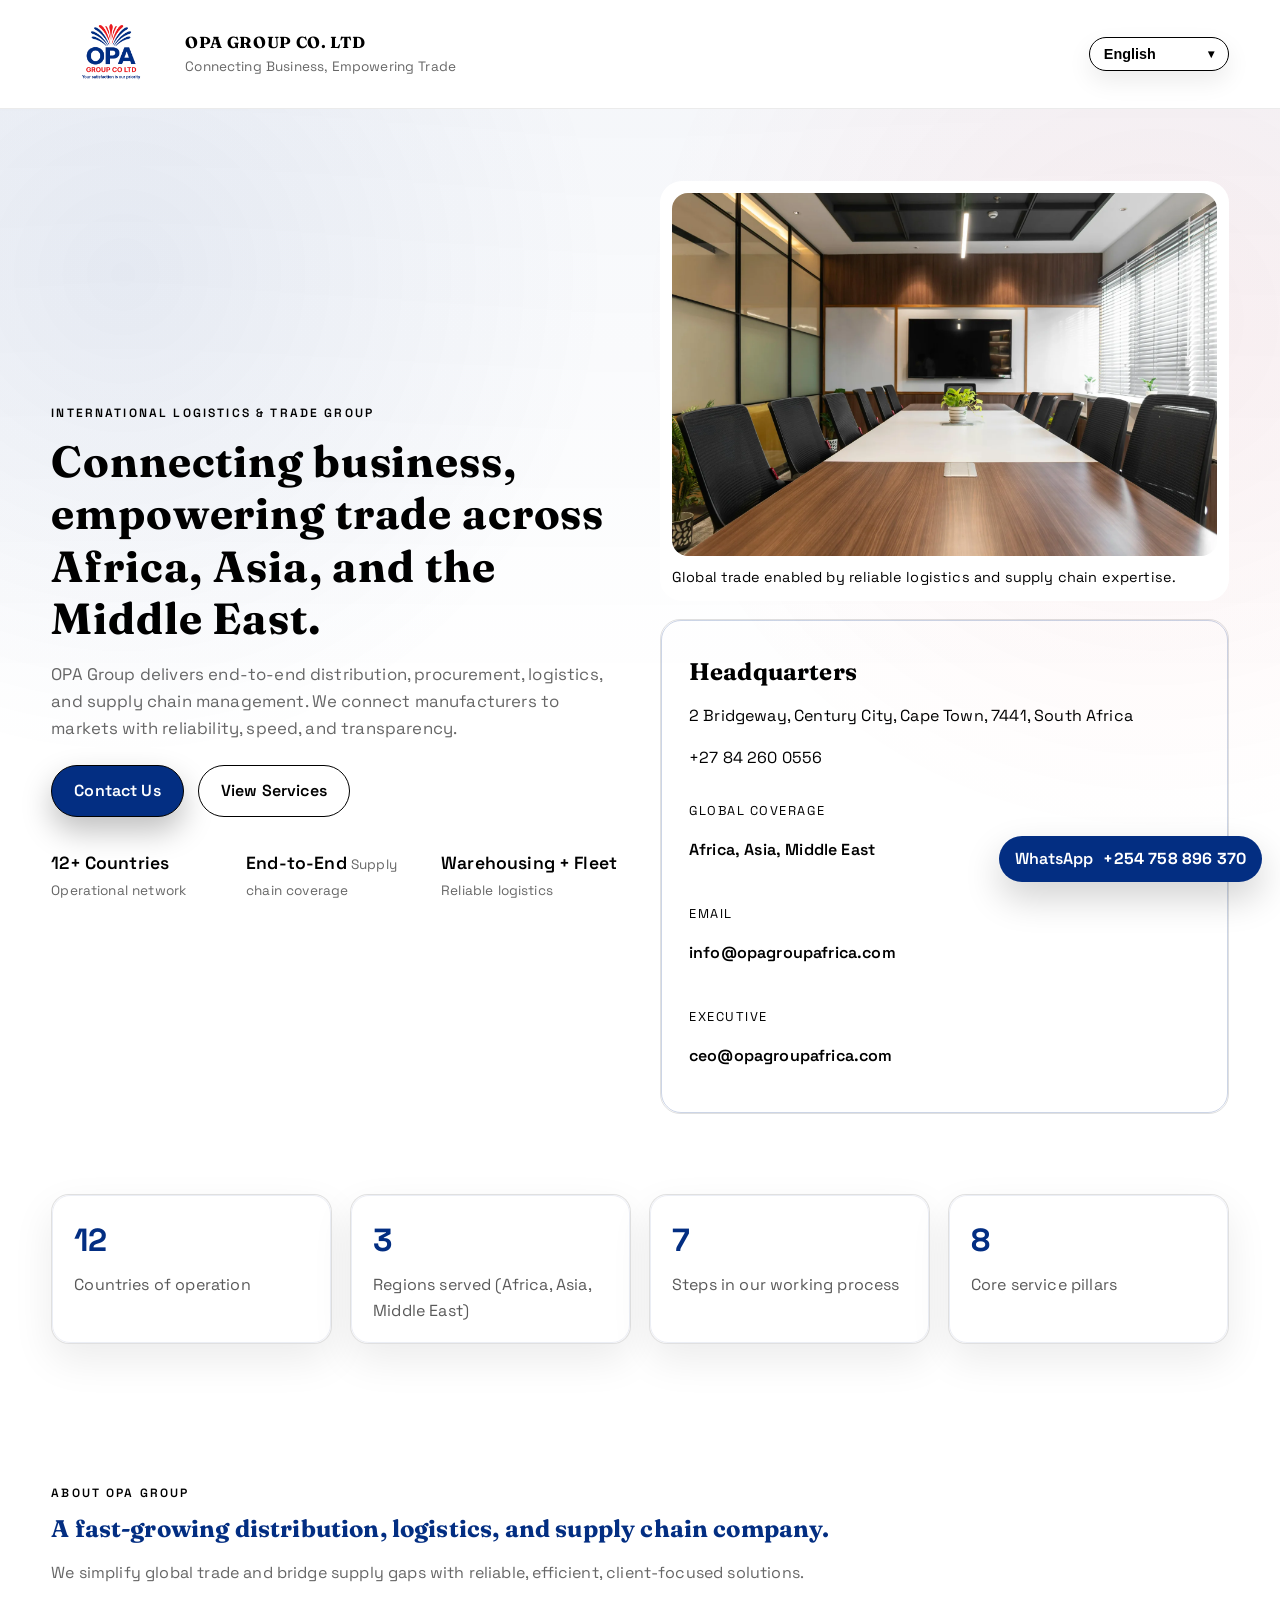
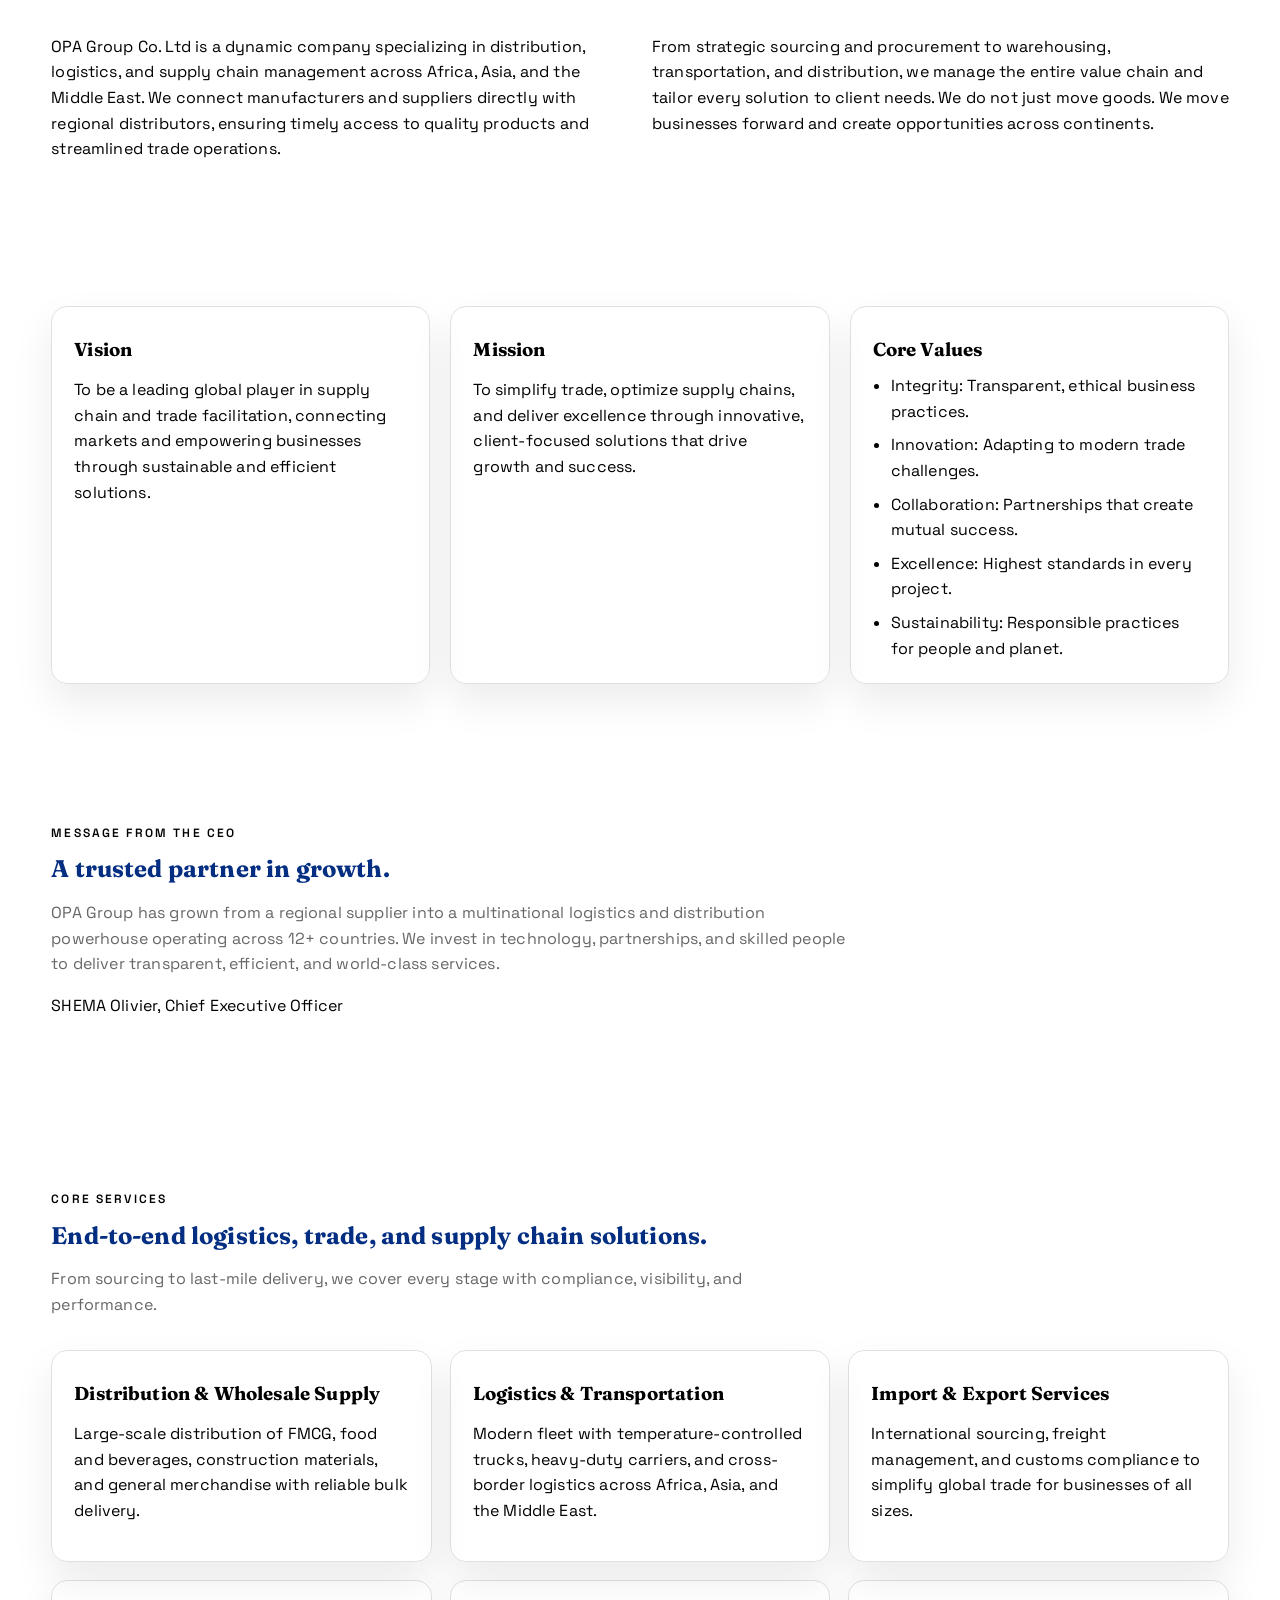
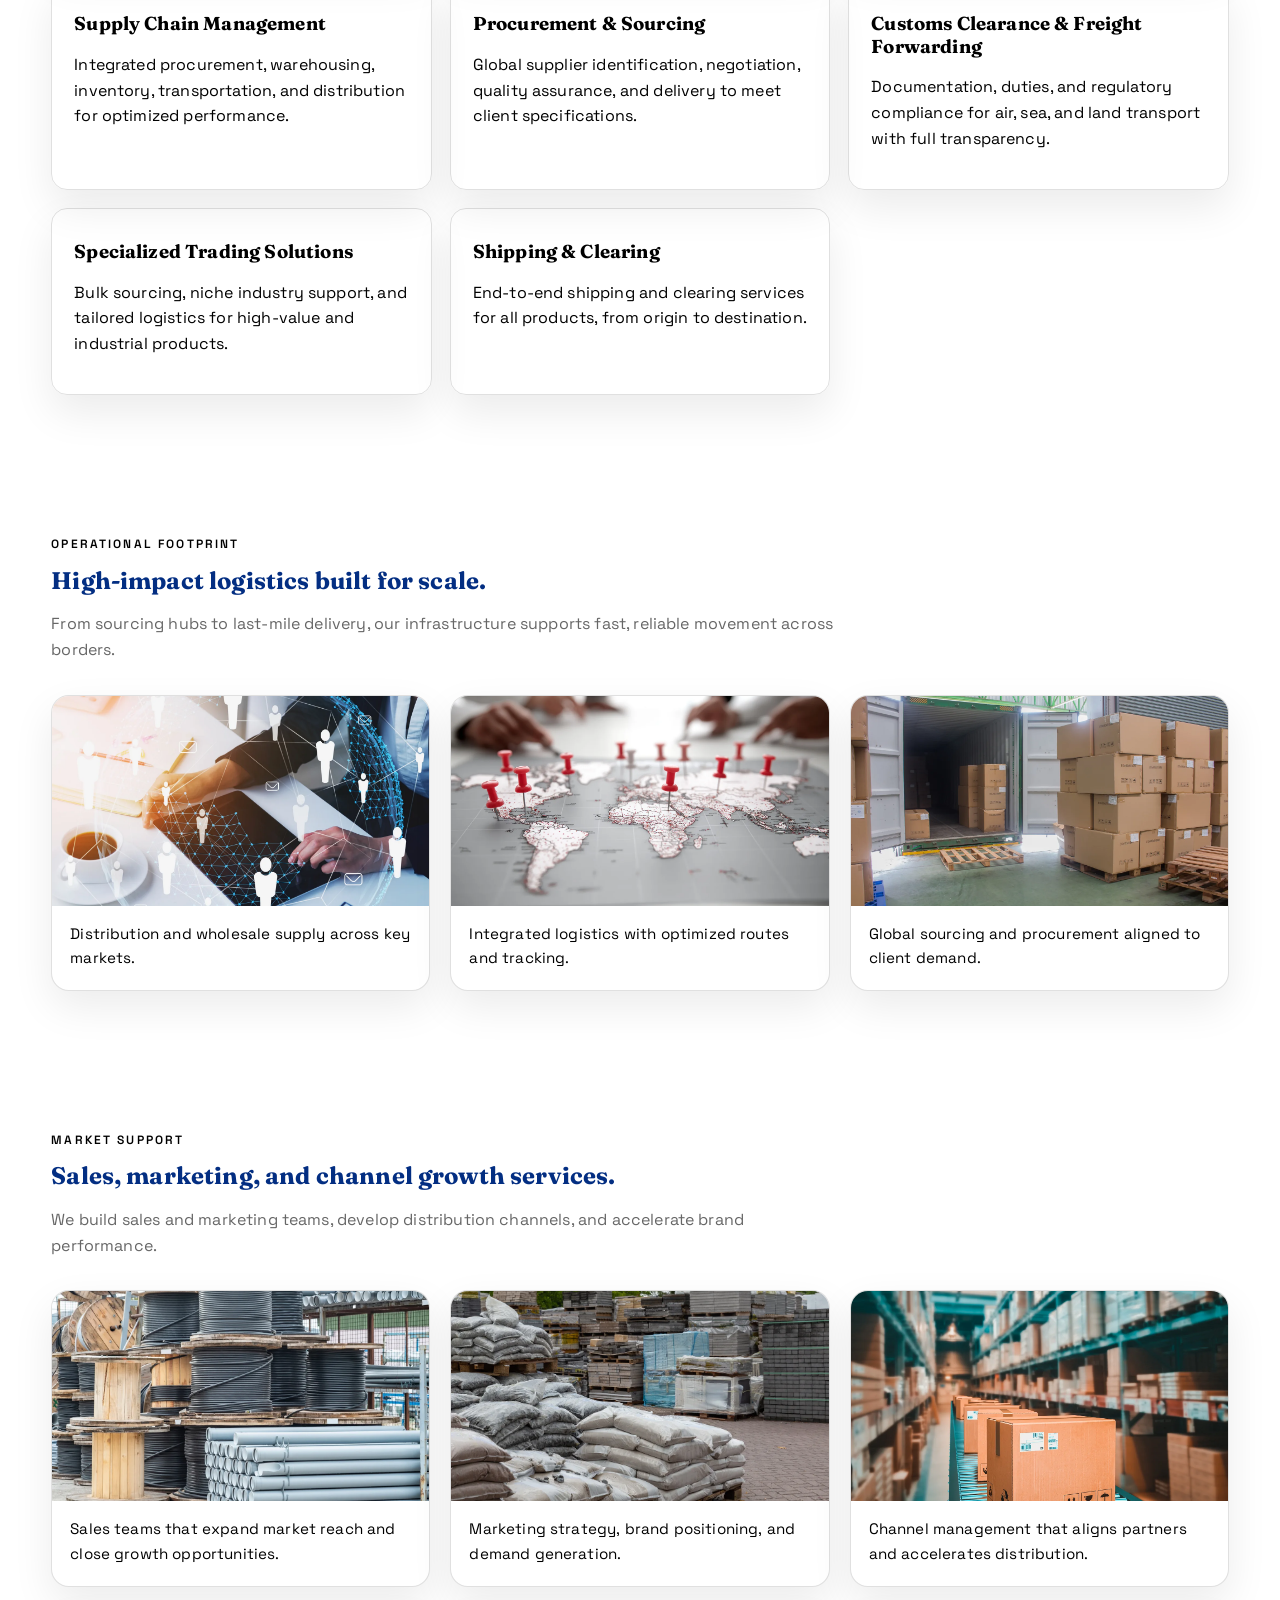
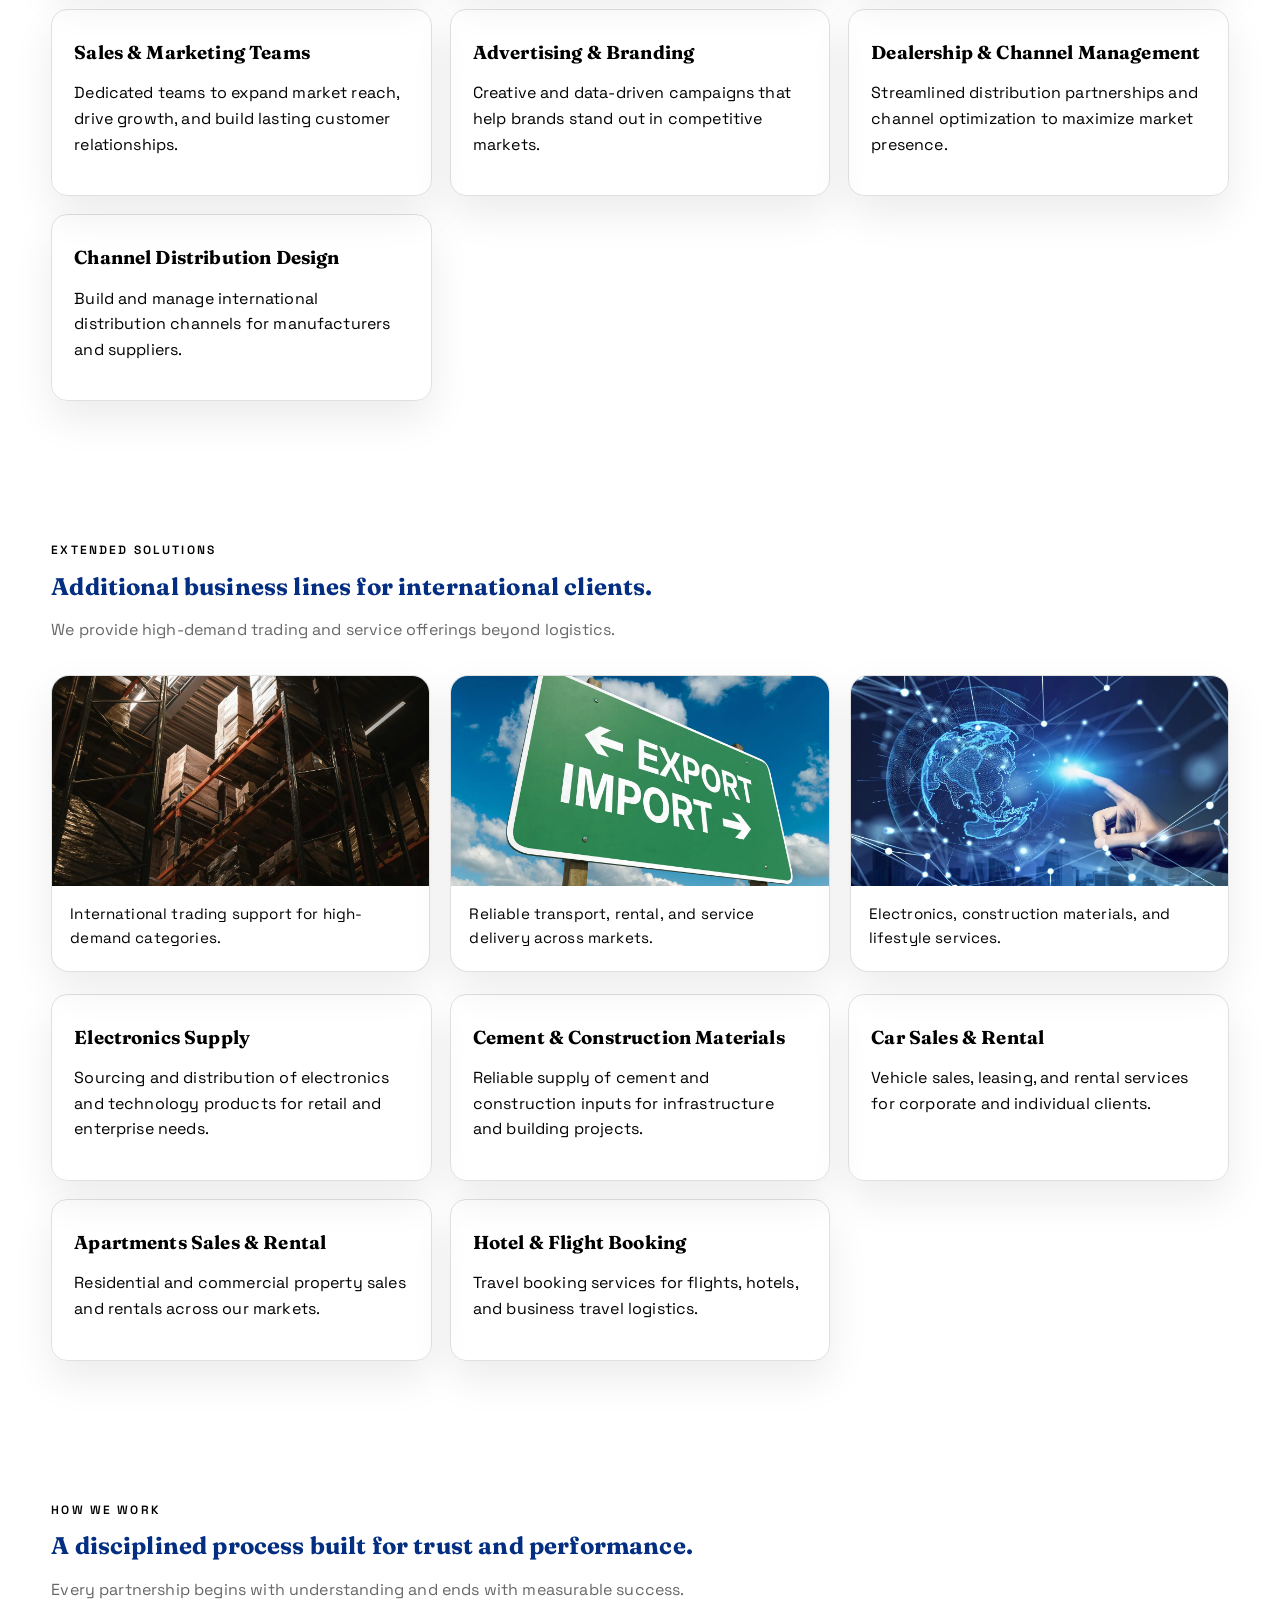
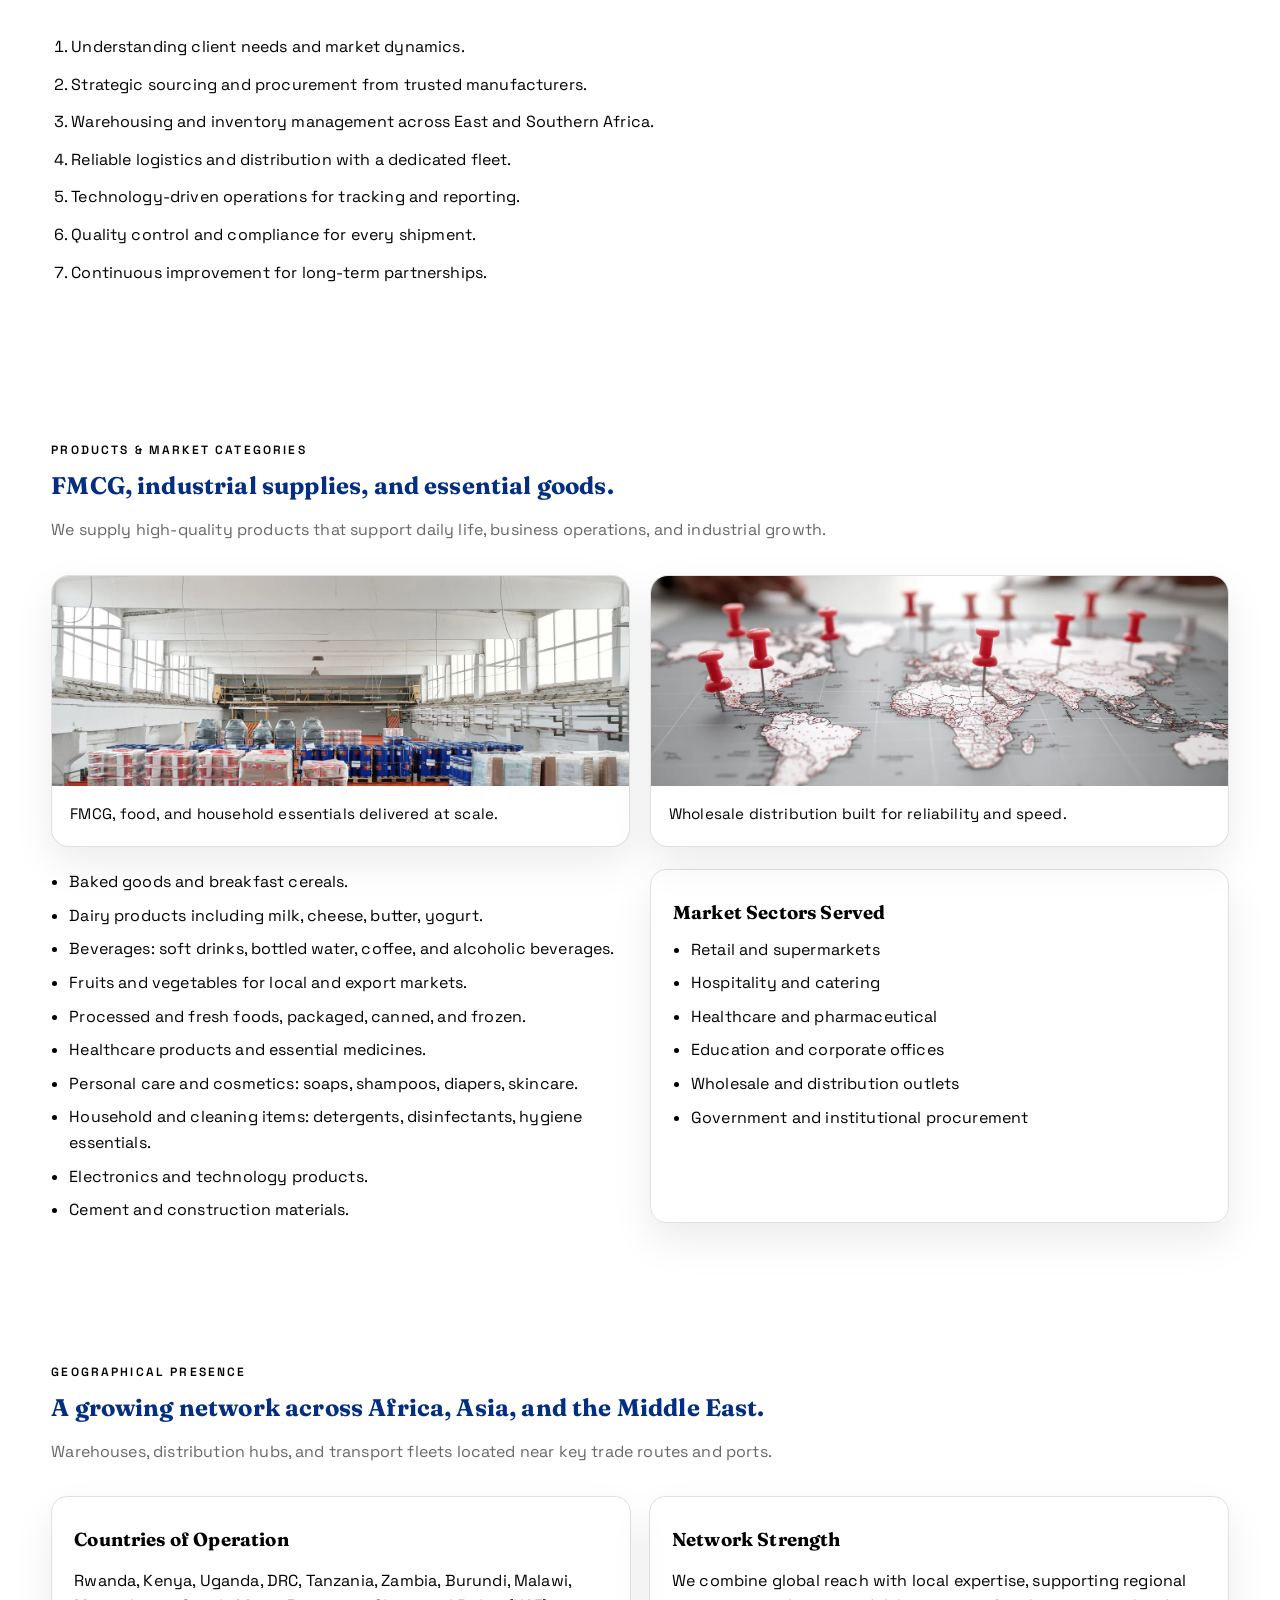
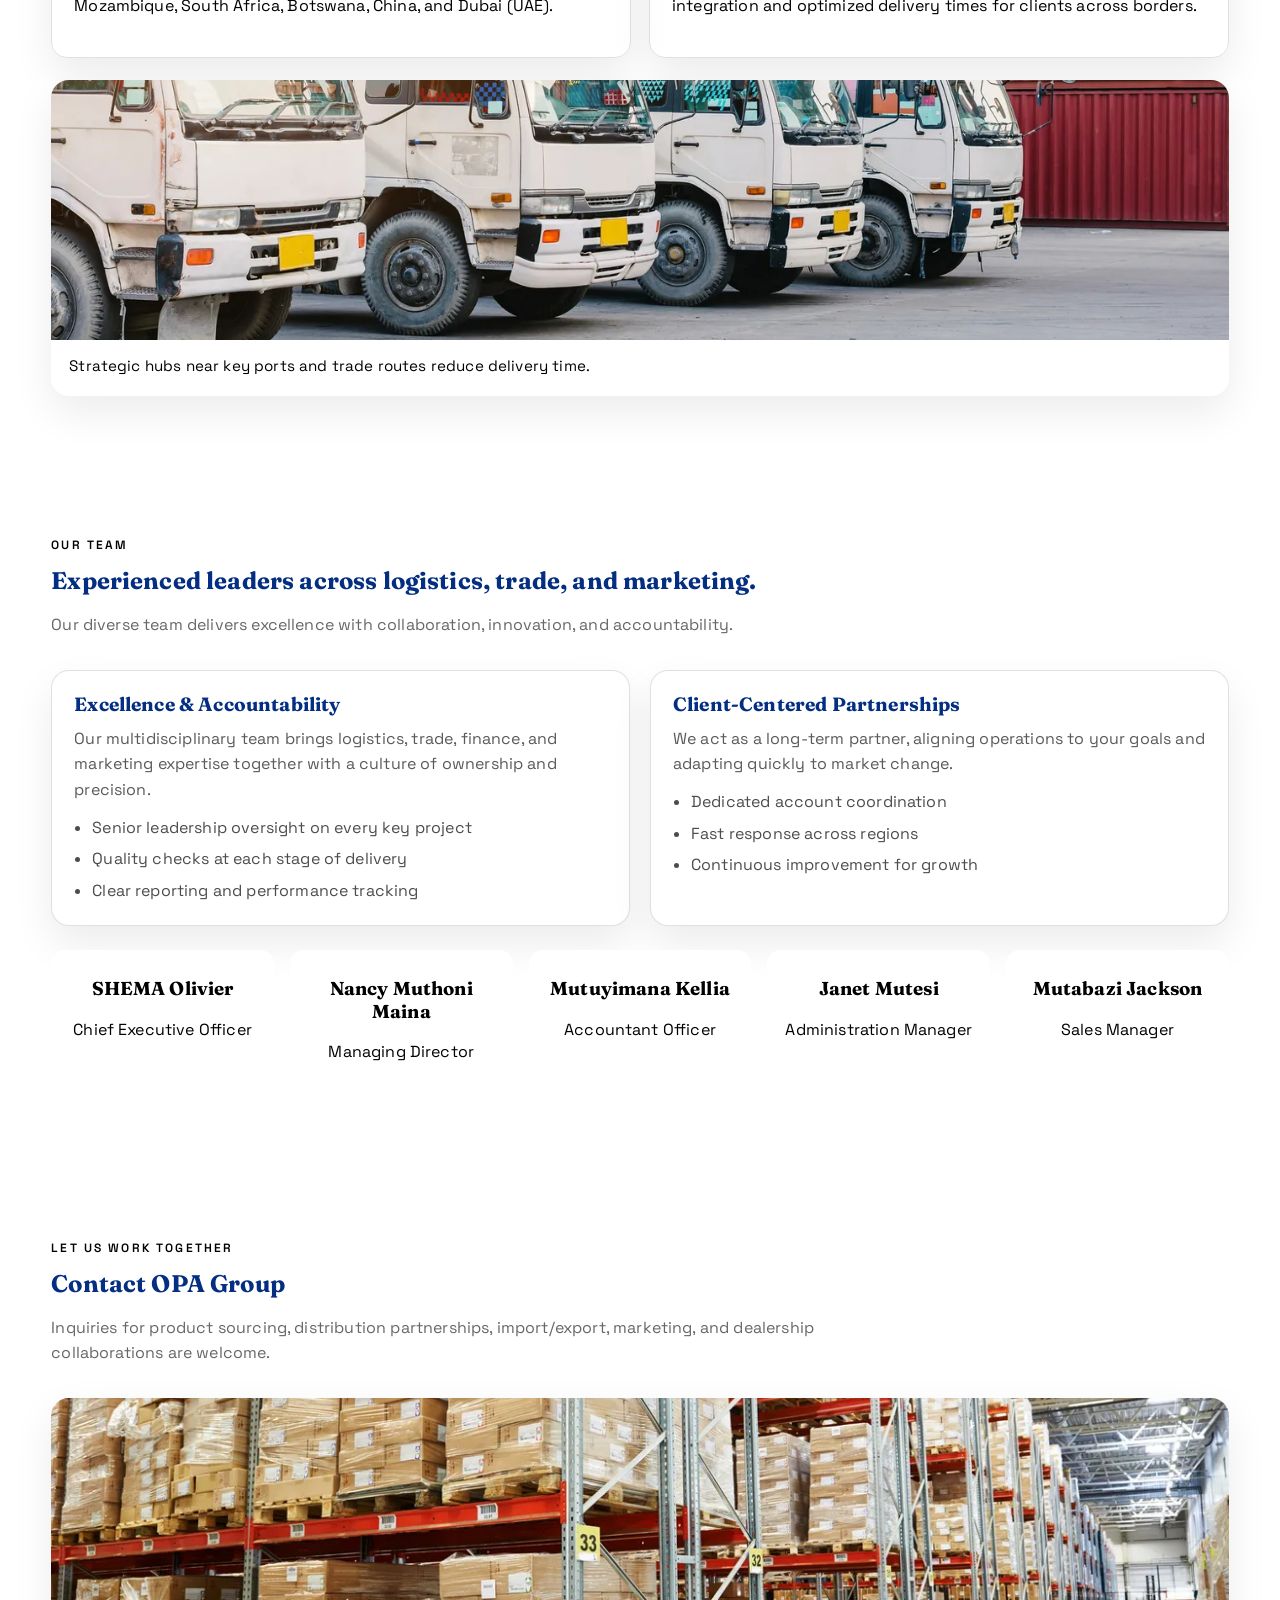
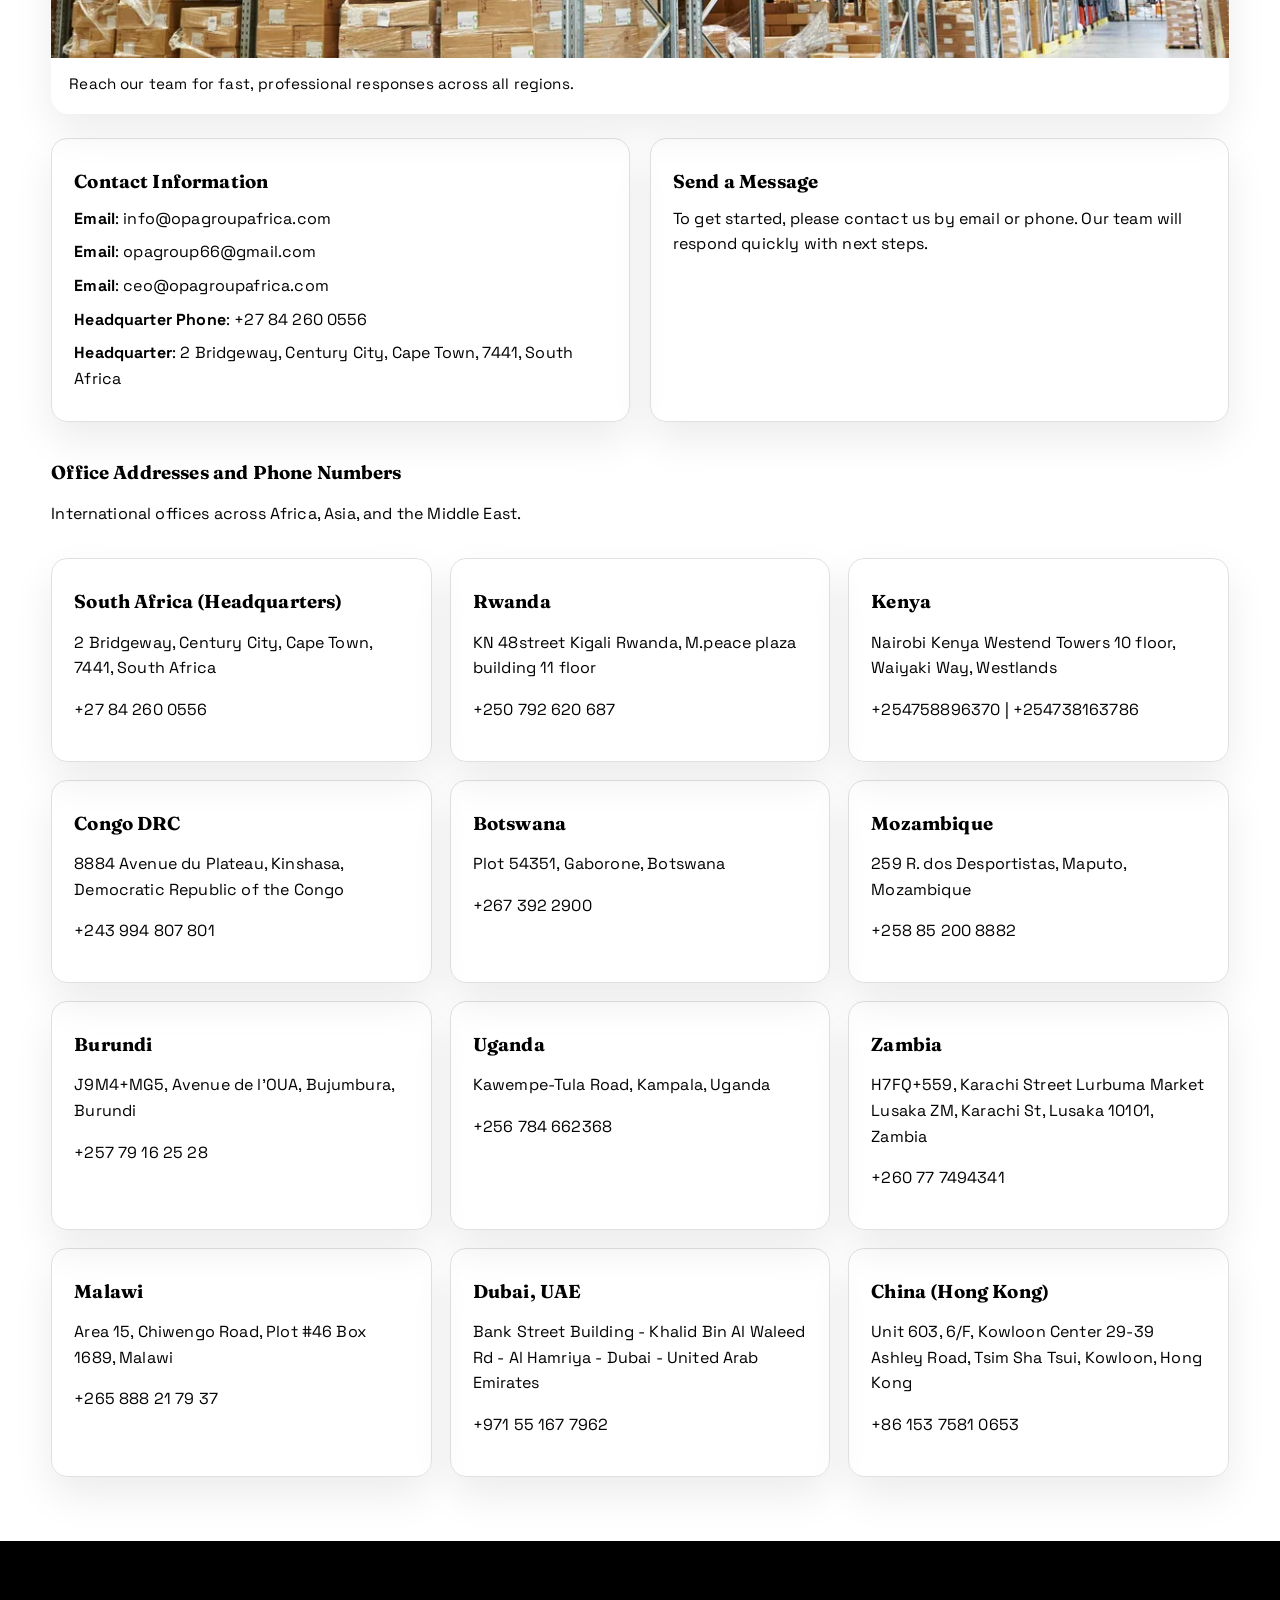
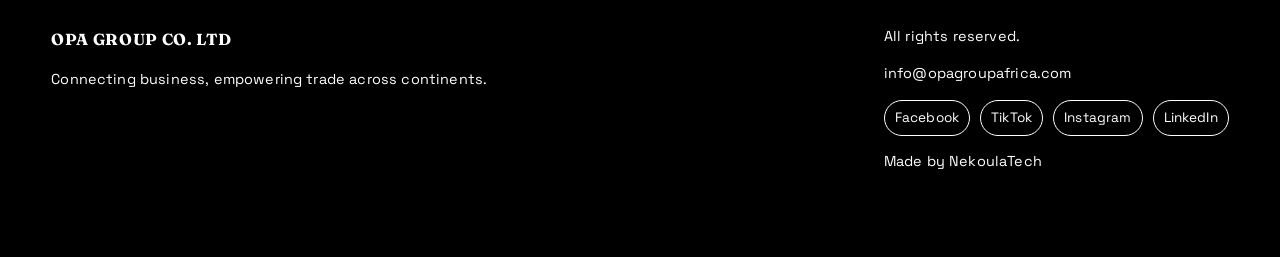
==== index.html @ fb864a89 "fix" ====
﻿<!doctype html>
<html lang="en" dir="ltr">
<head>
  <meta charset="utf-8" />
  <meta name="viewport" content="width=device-width, initial-scale=1" />
  <title>OPA Group Co. Ltd | International Distribution, Logistics & Trade</title>
  <meta name="description" content="OPA Group is an international distribution, logistics, and supply chain company across Africa, Asia, and the Middle East. We provide procurement, import/export, customs clearance, FMCG supply, electronics, cement, real estate, travel booking, and more." />
  <meta name="keywords" content="OPA Group, logistics, distribution, supply chain, import export, customs clearance, freight forwarding, FMCG, Africa, Asia, Middle East" />
  <meta name="robots" content="index, follow" />
  <meta property="og:title" content="OPA Group Co. Ltd" />
  <meta property="og:description" content="Connecting business and empowering trade with end-to-end supply chain solutions." />
  <meta property="og:type" content="website" />
  <meta property="og:locale" content="en_US" />
  <meta name="twitter:card" content="summary_large_image" />
  <link rel="canonical" href="https://www.opagroupafrica.com/" />
  <link rel="preconnect" href="https://fonts.googleapis.com" />
  <link rel="preconnect" href="https://fonts.gstatic.com" crossorigin />
  <link href="https://fonts.googleapis.com/css2?family=Fraunces:wght@400;600;700&family=Space+Grotesk:wght@400;500;600;700&display=swap" rel="stylesheet" />
  <link rel="stylesheet" href="styles.css" />
  <script type="application/ld+json">
  {
    "@context": "https://schema.org",
    "@type": "Organization",
    "name": "OPA Group Co. Ltd",
    "url": "https://www.opagroupafrica.com/",
    "email": "info@opagroupafrica.com",
    "telephone": "+27 84 260 0556",
    "address": {
      "@type": "PostalAddress",
      "streetAddress": "2 Bridgeway, Century City",
      "addressLocality": "Cape Town",
      "postalCode": "7441",
      "addressCountry": "South Africa"
    },
    "areaServed": ["Africa", "Asia", "Middle East"],
    "contactPoint": [
      {
        "@type": "ContactPoint",
        "contactType": "sales",
        "email": "info@opagroupafrica.com"
      },
      {
        "@type": "ContactPoint",
        "contactType": "executive",
        "email": "ceo@opagroupafrica.com"
      }
    ]
  }
  </script>
</head>
<body>
  <a class="skip-link" href="#main">Skip to content</a>
  <header class="site-header">
    <div class="container header-inner">
      <div class="brand">
        <div class="brand-mark" aria-hidden="true">
          <img src="assets/logo.jpeg" alt="OPA Group logo" loading="eager" />
        </div>
        <div class="brand-text">
          <span class="brand-name">OPA GROUP CO. LTD</span>
          <span class="brand-tagline" data-i18n="brand_tagline">Connecting Business, Empowering Trade</span>
        </div>
      </div>
      <nav class="site-nav">
        <a href="#about" data-i18n="nav_about">About</a>
        <a href="#services" data-i18n="nav_services">Services</a>
        <a href="#industries" data-i18n="nav_industries">Industries</a>
        <a href="#process" data-i18n="nav_process">Process</a>
        <a href="#products" data-i18n="nav_products">Products</a>
        <a href="#presence" data-i18n="nav_presence">Presence</a>
        <a href="#team" data-i18n="nav_team">Team</a>
        <a href="#contact" data-i18n="nav_contact">Contact</a>
      </nav>
      <div class="lang-switch" aria-label="Language switch">
        <div class="lang-dropdown" id="lang-dropdown">
          <button class="lang-trigger" type="button" aria-haspopup="listbox" aria-expanded="false">
            <span class="lang-name">English</span>
            <span class="lang-caret">▾</span>
          </button>
          <ul class="lang-menu" role="listbox" aria-label="Languages">
            <li role="option" data-lang="en"><span class="lang-name">English</span></li>
            <li role="option" data-lang="fr"><span class="lang-name">Français</span></li>
            <li role="option" data-lang="ar"><span class="lang-name">العربية</span></li>
            <li role="option" data-lang="zh"><span class="lang-name">中文</span></li>
            <li role="option" data-lang="sw"><span class="lang-name">Kiswahili</span></li>
          </ul>
        </div>
        <select id="lang-select" class="lang-select native-select" aria-label="Select language">
          <option value="en">EN</option>
          <option value="fr">FR</option>
          <option value="ar">AR</option>
          <option value="zh">ZH</option>
          <option value="sw">SW</option>
        </select>
      </div>
    </div>
  </header>

  <main id="main">
    <section class="hero">
      <div class="container hero-grid">
        <div class="hero-copy">
          <p class="eyebrow" data-i18n="hero_eyebrow">International Logistics & Trade Group</p>
          <h1 data-i18n="hero_title">Connecting business, empowering trade across Africa, Asia, and the Middle East.</h1>
          <p class="lead" data-i18n="hero_subtitle">OPA Group delivers end-to-end distribution, procurement, logistics, and supply chain management. We connect manufacturers to markets with reliability, speed, and transparency.</p>
          <div class="hero-actions">
            <a class="btn primary" href="#contact" data-i18n="hero_cta_primary">Contact Us</a>
            <a class="btn ghost" href="#services" data-i18n="hero_cta_secondary">View Services</a>
          </div>
          <div class="hero-highlights">
            <div>
              <span class="stat" data-i18n="stat_countries">12+ Countries</span>
              <span class="stat-label" data-i18n="stat_countries_label">Operational network</span>
            </div>
            <div>
              <span class="stat" data-i18n="stat_supply">End-to-End</span>
              <span class="stat-label" data-i18n="stat_supply_label">Supply chain coverage</span>
            </div>
            <div>
              <span class="stat" data-i18n="stat_fleet">Warehousing + Fleet</span>
              <span class="stat-label" data-i18n="stat_fleet_label">Reliable logistics</span>
            </div>
          </div>
        </div>
        <div class="hero-side">
          <figure class="hero-visual">
            <img src="assets/hero.webp" alt="OPA Group logistics and distribution operations" loading="eager" />
            <figcaption data-i18n="hero_caption">Global trade enabled by reliable logistics and supply chain expertise.</figcaption>
          </figure>
          <div class="hero-card">
            <h2 data-i18n="hq_title">Headquarters</h2>
            <p class="hq" data-i18n="hq_address">2 Bridgeway, Century City, Cape Town, 7441, South Africa</p>
            <p class="hq" data-i18n="hq_phone">+27 84 260 0556</p>
            <div class="hero-card-grid">
              <div>
                <p class="label" data-i18n="hero_card_label_1">Global Coverage</p>
                <p class="value" data-i18n="hero_card_value_1">Africa, Asia, Middle East</p>
              </div>
              <div>
                <p class="label" data-i18n="hero_card_label_2">Email</p>
                <p class="value">info@opagroupafrica.com</p>
              </div>
              <div>
                <p class="label" data-i18n="hero_card_label_3">Executive</p>
                <p class="value">ceo@opagroupafrica.com</p>
              </div>
            </div>
          </div>
        </div>
      </div>
    </section>

    <section class="section figures">
      <div class="container">
        <div class="figures-grid">
          <div class="figure-card">
            <span class="figure-number" data-count="12">12</span>
            <span class="figure-label" data-i18n="figure_countries">Countries of operation</span>
          </div>
          <div class="figure-card">
            <span class="figure-number" data-count="3">3</span>
            <span class="figure-label" data-i18n="figure_regions">Regions served (Africa, Asia, Middle East)</span>
          </div>
          <div class="figure-card">
            <span class="figure-number" data-count="7">7</span>
            <span class="figure-label" data-i18n="figure_steps">Steps in our working process</span>
          </div>
          <div class="figure-card">
            <span class="figure-number" data-count="8">8</span>
            <span class="figure-label" data-i18n="figure_services">Core service pillars</span>
          </div>
        </div>
      </div>
    </section>

    <section id="about" class="section">
      <div class="container">
        <div class="section-header">
          <p class="eyebrow" data-i18n="about_eyebrow">About OPA Group</p>
          <h2 data-i18n="about_title">A fast-growing distribution, logistics, and supply chain company.</h2>
          <p class="section-lead" data-i18n="about_lead">We simplify global trade and bridge supply gaps with reliable, efficient, client-focused solutions.</p>
        </div>
        <div class="split">
          <p data-i18n="about_p1">OPA Group Co. Ltd is a dynamic company specializing in distribution, logistics, and supply chain management across Africa, Asia, and the Middle East. We connect manufacturers and suppliers directly with regional distributors, ensuring timely access to quality products and streamlined trade operations.</p>
          <p data-i18n="about_p2">From strategic sourcing and procurement to warehousing, transportation, and distribution, we manage the entire value chain and tailor every solution to client needs. We do not just move goods. We move businesses forward and create opportunities across continents.</p>
        </div>
      </div>
    </section>

    <section class="section accent">
      <div class="container grid-3">
        <div class="card">
          <h3 data-i18n="vision_title">Vision</h3>
          <p data-i18n="vision_text">To be a leading global player in supply chain and trade facilitation, connecting markets and empowering businesses through sustainable and efficient solutions.</p>
        </div>
        <div class="card">
          <h3 data-i18n="mission_title">Mission</h3>
          <p data-i18n="mission_text">To simplify trade, optimize supply chains, and deliver excellence through innovative, client-focused solutions that drive growth and success.</p>
        </div>
        <div class="card">
          <h3 data-i18n="values_title">Core Values</h3>
          <ul class="list" data-i18n-list="values_list">
            <li>Integrity: Transparent, ethical business practices.</li>
            <li>Innovation: Adapting to modern trade challenges.</li>
            <li>Collaboration: Partnerships that create mutual success.</li>
            <li>Excellence: Highest standards in every project.</li>
            <li>Sustainability: Responsible practices for people and planet.</li>
          </ul>
        </div>
      </div>
    </section>

    <section class="section">
      <div class="container">
        <div class="section-header">
          <p class="eyebrow" data-i18n="ceo_eyebrow">Message from the CEO</p>
          <h2 data-i18n="ceo_title">A trusted partner in growth.</h2>
          <p class="section-lead" data-i18n="ceo_text">OPA Group has grown from a regional supplier into a multinational logistics and distribution powerhouse operating across 12+ countries. We invest in technology, partnerships, and skilled people to deliver transparent, efficient, and world-class services.</p>
          <p class="ceo-signature">SHEMA Olivier, Chief Executive Officer</p>
        </div>
      </div>
    </section>

    <section id="services" class="section soft">
      <div class="container">
        <div class="section-header">
          <p class="eyebrow" data-i18n="services_eyebrow">Core Services</p>
          <h2 data-i18n="services_title">End-to-end logistics, trade, and supply chain solutions.</h2>
          <p class="section-lead" data-i18n="services_lead">From sourcing to last-mile delivery, we cover every stage with compliance, visibility, and performance.</p>
        </div>
        <div id="services-core" class="cards"></div>
      </div>
    </section>

    <section class="section media">
      <div class="container">
        <div class="section-header">
          <p class="eyebrow" data-i18n="media_eyebrow">Operational Footprint</p>
          <h2 data-i18n="media_title">High-impact logistics built for scale.</h2>
          <p class="section-lead" data-i18n="media_lead">From sourcing hubs to last-mile delivery, our infrastructure supports fast, reliable movement across borders.</p>
        </div>
        <div class="media-grid">
          <figure class="media-card">
            <img src="assets/distribution_alt.webp" alt="Distribution and wholesale supply" loading="lazy" />
            <figcaption data-i18n="media_card_1">Distribution and wholesale supply across key markets.</figcaption>
          </figure>
          <figure class="media-card">
            <img src="assets/logistics.webp" alt="Logistics fleet and transport" loading="lazy" />
            <figcaption data-i18n="media_card_2">Integrated logistics with optimized routes and tracking.</figcaption>
          </figure>
          <figure class="media-card">
            <img src="assets/sourcing.webp" alt="Procurement and sourcing operations" loading="lazy" />
            <figcaption data-i18n="media_card_3">Global sourcing and procurement aligned to client demand.</figcaption>
          </figure>
        </div>
      </div>
    </section>

    <section class="section">
      <div class="container">
        <div class="section-header">
          <p class="eyebrow" data-i18n="market_eyebrow">Market Support</p>
          <h2 data-i18n="market_title">Sales, marketing, and channel growth services.</h2>
          <p class="section-lead" data-i18n="market_lead">We build sales and marketing teams, develop distribution channels, and accelerate brand performance.</p>
        </div>
        <div class="media-grid compact">
          <figure class="media-card">
            <img src="assets/sales.webp" alt="Sales team performance and market execution" loading="lazy" />
            <figcaption data-i18n="sales_caption">Sales teams that expand market reach and close growth opportunities.</figcaption>
          </figure>
          <figure class="media-card">
            <img src="assets/marketing.webp" alt="Marketing campaigns and brand growth" loading="lazy" />
            <figcaption data-i18n="marketing_caption">Marketing strategy, brand positioning, and demand generation.</figcaption>
          </figure>
          <figure class="media-card">
            <img src="assets/channel.webp" alt="Channel partners and distribution network" loading="lazy" />
            <figcaption data-i18n="channel_caption">Channel management that aligns partners and accelerates distribution.</figcaption>
          </figure>
        </div>
        <div id="services-market" class="cards"></div>
      </div>
    </section>

    <section id="industries" class="section accent">
      <div class="container">
        <div class="section-header">
          <p class="eyebrow" data-i18n="extended_eyebrow">Extended Solutions</p>
          <h2 data-i18n="extended_title">Additional business lines for international clients.</h2>
          <p class="section-lead" data-i18n="extended_lead">We provide high-demand trading and service offerings beyond logistics.</p>
        </div>
        <div class="media-grid compact">
          <figure class="media-card">
            <img src="assets/extended.webp" alt="International trading and cross-border solutions" loading="lazy" />
            <figcaption data-i18n="extended_caption_1">International trading support for high-demand categories.</figcaption>
          </figure>
          <figure class="media-card">
            <img src="assets/logistics2.webp" alt="Reliable transport and delivery operations" loading="lazy" />
            <figcaption data-i18n="extended_caption_2">Reliable transport, rental, and service delivery across markets.</figcaption>
          </figure>
          <figure class="media-card">
            <img src="assets/products2.webp" alt="High-quality consumer and industrial products" loading="lazy" />
            <figcaption data-i18n="extended_caption_3">Electronics, construction materials, and lifestyle services.</figcaption>
          </figure>
        </div>
        <div id="services-extended" class="cards"></div>
      </div>
    </section>

    <section id="process" class="section">
      <div class="container">
        <div class="section-header">
          <p class="eyebrow" data-i18n="process_eyebrow">How We Work</p>
          <h2 data-i18n="process_title">A disciplined process built for trust and performance.</h2>
          <p class="section-lead" data-i18n="process_lead">Every partnership begins with understanding and ends with measurable success.</p>
        </div>
        <ol class="steps" data-i18n-list="process_steps">
          <li>Understanding client needs and market dynamics.</li>
          <li>Strategic sourcing and procurement from trusted manufacturers.</li>
          <li>Warehousing and inventory management across East and Southern Africa.</li>
          <li>Reliable logistics and distribution with a dedicated fleet.</li>
          <li>Technology-driven operations for tracking and reporting.</li>
          <li>Quality control and compliance for every shipment.</li>
          <li>Continuous improvement for long-term partnerships.</li>
        </ol>
      </div>
    </section>

    <section id="products" class="section soft">
      <div class="container">
        <div class="section-header">
          <p class="eyebrow" data-i18n="products_eyebrow">Products & Market Categories</p>
          <h2 data-i18n="products_title">FMCG, industrial supplies, and essential goods.</h2>
          <p class="section-lead" data-i18n="products_lead">We supply high-quality products that support daily life, business operations, and industrial growth.</p>
        </div>
        <div class="media-grid two compact">
          <figure class="media-card">
            <img src="assets/products.webp" alt="FMCG and essential product distribution" loading="lazy" />
            <figcaption data-i18n="products_caption_1">FMCG, food, and household essentials delivered at scale.</figcaption>
          </figure>
          <figure class="media-card">
            <img src="assets/wholesale.webp" alt="Wholesale distribution network" loading="lazy" />
            <figcaption data-i18n="products_caption_2">Wholesale distribution built for reliability and speed.</figcaption>
          </figure>
        </div>
        <div class="grid-2">
          <ul class="list" data-i18n-list="products_list">
            <li>Baked goods and breakfast cereals.</li>
            <li>Dairy products including milk, cheese, butter, yogurt.</li>
            <li>Beverages: soft drinks, bottled water, coffee, and alcoholic beverages.</li>
            <li>Fruits and vegetables for local and export markets.</li>
            <li>Processed and fresh foods, packaged, canned, and frozen.</li>
            <li>Healthcare products and essential medicines.</li>
            <li>Personal care and cosmetics: soaps, shampoos, diapers, skincare.</li>
            <li>Household and cleaning items: detergents, disinfectants, hygiene essentials.</li>
          </ul>
          <div class="card">
            <h3 data-i18n="sectors_title">Market Sectors Served</h3>
            <ul class="list" data-i18n-list="sectors_list">
              <li>Retail and supermarkets</li>
              <li>Hospitality and catering</li>
              <li>Healthcare and pharmaceutical</li>
              <li>Education and corporate offices</li>
              <li>Wholesale and distribution outlets</li>
              <li>Government and institutional procurement</li>
            </ul>
          </div>
        </div>
      </div>
    </section>

    <section id="presence" class="section">
      <div class="container">
        <div class="section-header">
          <p class="eyebrow" data-i18n="presence_eyebrow">Geographical Presence</p>
          <h2 data-i18n="presence_title">A growing network across Africa, Asia, and the Middle East.</h2>
          <p class="section-lead" data-i18n="presence_lead">Warehouses, distribution hubs, and transport fleets located near key trade routes and ports.</p>
        </div>
        <div class="presence-grid">
          <div class="card">
            <h3 data-i18n="presence_countries_title">Countries of Operation</h3>
            <p data-i18n="presence_countries_text">Rwanda, Kenya, Uganda, DRC, Tanzania, Zambia, Burundi, Malawi, Mozambique, South Africa, Botswana, China, and Dubai (UAE).</p>
          </div>
          <div class="card">
            <h3 data-i18n="presence_note_title">Network Strength</h3>
            <p data-i18n="presence_note_text">We combine global reach with local expertise, supporting regional integration and optimized delivery times for clients across borders.</p>
          </div>
        </div>
        <figure class="presence-visual">
          <img src="assets/network.webp" alt="OPA Group regional network and trade routes" loading="lazy" />
          <figcaption data-i18n="presence_caption">Strategic hubs near key ports and trade routes reduce delivery time.</figcaption>
        </figure>
      </div>
    </section>

    <section id="team" class="section soft">
      <div class="container">
        <div class="section-header">
          <p class="eyebrow" data-i18n="team_eyebrow">Our Team</p>
          <h2 data-i18n="team_title">Experienced leaders across logistics, trade, and marketing.</h2>
          <p class="section-lead" data-i18n="team_lead">Our diverse team delivers excellence with collaboration, innovation, and accountability.</p>
        </div>
        <div class="team-pillars">
          <div class="pillar-card">
            <h3 data-i18n="team_pillar_1_title">Excellence & Accountability</h3>
            <p data-i18n="team_pillar_1_text">Our multidisciplinary team brings logistics, trade, finance, and marketing expertise together with a culture of ownership and precision.</p>
            <ul class="pillar-list" data-i18n-list="team_pillar_1_points">
              <li>Senior leadership oversight on every key project</li>
              <li>Quality checks at each stage of delivery</li>
              <li>Clear reporting and performance tracking</li>
            </ul>
          </div>
          <div class="pillar-card">
            <h3 data-i18n="team_pillar_2_title">Client-Centered Partnerships</h3>
            <p data-i18n="team_pillar_2_text">We act as a long-term partner, aligning operations to your goals and adapting quickly to market change.</p>
            <ul class="pillar-list" data-i18n-list="team_pillar_2_points">
              <li>Dedicated account coordination</li>
              <li>Fast response across regions</li>
              <li>Continuous improvement for growth</li>
            </ul>
          </div>
        </div>
        <div class="team-grid">
          <div class="team-card">
            <h3>SHEMA Olivier</h3>
            <p data-i18n="team_ceo">Chief Executive Officer</p>
          </div>
          <div class="team-card">
            <h3>Nancy Muthoni Maina</h3>
            <p data-i18n="team_md">Managing Director</p>
          </div>
          <div class="team-card">
            <h3>Mutuyimana Kellia</h3>
            <p data-i18n="team_accountant">Accountant Officer</p>
          </div>
          <div class="team-card">
            <h3>Janet Mutesi</h3>
            <p data-i18n="team_admin">Administration Manager</p>
          </div>
          <div class="team-card">
            <h3>Mutabazi Jackson</h3>
            <p data-i18n="team_sales">Sales Manager</p>
          </div>
        </div>
      </div>
    </section>

    <section id="contact" class="section">
      <div class="container">
        <div class="section-header">
          <p class="eyebrow" data-i18n="contact_eyebrow">Let us work together</p>
          <h2 data-i18n="contact_title">Contact OPA Group</h2>
          <p class="section-lead" data-i18n="contact_lead">Inquiries for product sourcing, distribution partnerships, import/export, marketing, and dealership collaborations are welcome.</p>
        </div>
        <figure class="presence-visual contact-visual">
          <img src="assets/contact2.webp" alt="OPA Group customer support" loading="lazy" />
          <figcaption data-i18n="contact_caption">Reach our team for fast, professional responses across all regions.</figcaption>
        </figure>
        <div class="contact-grid">
          <div class="card contact-card">
            <h3 data-i18n="contact_info_title">Contact Information</h3>
            <p><strong data-i18n="contact_email">Email</strong>: info@opagroupafrica.com</p>
            <p><strong data-i18n="contact_email_2">Email</strong>: opagroup66@gmail.com</p>
            <p><strong data-i18n="contact_email_3">Email</strong>: ceo@opagroupafrica.com</p>
            <p><strong data-i18n="contact_phone">Headquarter Phone</strong>: +27 84 260 0556</p>
            <p><strong data-i18n="contact_hq">Headquarter</strong>: 2 Bridgeway, Century City, Cape Town, 7441, South Africa</p>
          </div>
          <div class="card contact-card">
            <h3 data-i18n="contact_form_title">Send a Message</h3>
            <p data-i18n="contact_form_note">To get started, please contact us by email or phone. Our team will respond quickly with next steps.</p>
          </div>
        </div>

        <div class="section-header offices-header">
          <h3 data-i18n="offices_title">Office Addresses and Phone Numbers</h3>
          <p data-i18n="offices_lead">International offices across Africa, Asia, and the Middle East.</p>
        </div>
        <div id="offices" class="office-grid"></div>
      </div>
    </section>
  </main>

  <footer class="site-footer">
    <div class="container footer-inner">
      <div>
        <p class="brand-name">OPA GROUP CO. LTD</p>
        <p class="muted" data-i18n="footer_tagline">Connecting business, empowering trade across continents.</p>
      </div>
      <div>
        <p class="muted" data-i18n="footer_rights">All rights reserved.</p>
        <p class="muted">info@opagroupafrica.com</p>
        <div class="social-links">
          <a href="https://www.facebook.com/opagroupcompamy" target="_blank" rel="noopener">Facebook</a>
          <a href="https://www.tiktok.com/@opa.group.co.ltd" target="_blank" rel="noopener">TikTok</a>
          <a href="https://www.instagram.com/opa_group_co_ltd/" target="_blank" rel="noopener">Instagram</a>
          <a href="https://www.linkedin.com/in/opa-group-co-ltd-251bb3396/" target="_blank" rel="noopener">LinkedIn</a>
        </div>
        <p class="muted">
          Made by <a href="https://tech.nekoula.ru/?lang=ru" target="_blank" rel="noopener">NekoulaTech</a>
        </p>
      </div>
    </div>
  </footer>

  <a class="whatsapp-bar" href="https://wa.me/254758896370" target="_blank" rel="noopener" aria-label="Chat on WhatsApp">
    <span>WhatsApp</span>
    <strong>+254 758 896 370</strong>
  </a>

  <script src="app.js"></script>
</body>
</html>
---- styles.css ----
:root {\r\n  --bg: #ffffff;\r\n  --ink: #000000;\r\n  --muted: rgba(0, 0, 0, 0.6);\r\n  --accent: #032E82;\r\n  --accent-dark: #032E82;\r\n  --accent-2: #E31C20;\r\n  --card: #ffffff;\r\n  --border: rgba(0, 0, 0, 0.12);\r\n  --shadow: 0 20px 60px rgba(0, 0, 0, 0.12);\r\n}

* {
  box-sizing: border-box;
}

body {
  margin: 0;
  font-family: "Space Grotesk", "Segoe UI", sans-serif;
  color: var(--ink);
  background: #ffffff;
  line-height: 1.6;
  letter-spacing: 0.01em;
}

body::before {
  content: "";
  position: fixed;
  inset: 0;
  background: none;
  pointer-events: none;
  z-index: -1;
}

a {
  color: inherit;
  text-decoration: none;
}

img {
  max-width: 100%;
}

.container {
  width: min(1200px, 92vw);
  margin: 0 auto;
}

.skip-link {
  position: absolute;
  left: -999px;
  top: 0;
  background: var(--accent);
  color: #fff;
  padding: 10px 14px;
  border-radius: 6px;
  z-index: 10;
}

.skip-link:focus {
  left: 16px;
  top: 16px;
}

.site-header {
  position: sticky;
  top: 0;
  z-index: 9;
  background: rgba(255, 255, 255, 0.98);
  backdrop-filter: blur(12px);
  border-bottom: 1px solid rgba(0, 0, 0, 0.08);
  animation: slideDown 0.6s ease both;
}

.header-inner {
  display: flex;
  align-items: center;
  justify-content: space-between;
  gap: 18px;
  padding: 18px 0;
}

.brand {
  display: flex;
  gap: 14px;
  align-items: center;
}

.brand-mark {
  width: 120px;
  height: 72px;
  display: grid;
  place-items: center;
}

.brand-mark svg {
  width: 120px;
  height: 72px;
  animation: floatLogo 6s ease-in-out infinite;
}

.brand-mark img {
  width: 120px;
  height: 72px;
  object-fit: contain;
  display: block;
}

.brand-text {
  display: flex;
  flex-direction: column;
}

.brand-name {
  font-family: "Fraunces", serif;
  font-weight: 700;
  letter-spacing: 0.04em;
}

.brand-tagline {
  font-size: 0.85rem;
  color: rgba(0, 0, 0, 0.6);
}

.site-nav {
  display: flex;
  gap: 18px;
  font-size: 0.95rem;
}

.site-nav a {
  white-space: nowrap;
  padding: 6px 4px;
  border-bottom: 2px solid transparent;
  position: relative;
}

.site-nav a:hover {
  border-color: #032E82;
}

.site-nav a::after {
  content: "";
  position: absolute;
  left: 0;
  bottom: -2px;
  width: 0%;
  height: 2px;
  background: #032E82;
  transition: width 0.3s ease;
}

.site-nav a:hover::after {
  width: 100%;
}

.lang-switch {
  display: grid;
  gap: 6px;
  align-items: center;
}

.lang-select {
  border: 1px solid #000000;
  background: #ffffff;
  color: var(--ink);
  padding: 8px 38px 8px 12px;
  border-radius: 999px;
  font-size: 0.9rem;
  font-weight: 600;
  cursor: pointer;
  min-width: 140px;
  appearance: none;
  position: relative;
  box-shadow: 0 10px 24px rgba(0, 0, 0, 0.08);
}

.lang-select:focus {
  outline: 2px solid #032E82;
  outline-offset: 2px;
}

.native-select {
  position: absolute;
  opacity: 0;
  pointer-events: none;
  width: 0;
  height: 0;
}

.lang-dropdown {
  position: relative;
}

.lang-trigger {
  border: 1px solid #000000;
  background: #ffffff;
  color: var(--ink);
  padding: 8px 14px;
  border-radius: 999px;
  font-size: 0.9rem;
  font-weight: 600;
  cursor: pointer;
  min-width: 140px;
  display: inline-flex;
  align-items: center;
  gap: 8px;
  box-shadow: 0 10px 24px rgba(0, 0, 0, 0.08);
}

.lang-trigger .lang-name {
  color: var(--ink);
  font-weight: 600;
}

.lang-caret {
  margin-left: auto;
  color: var(--accent);
  font-size: 0.75rem;
}

.lang-menu {
  position: absolute;
  top: calc(100% + 10px);
  right: 0;
  background: #ffffff;
  border: 1px solid var(--border);
  border-radius: 16px;
  padding: 8px;
  margin: 0;
  list-style: none;
  min-width: 220px;
  box-shadow: 0 20px 50px rgba(0, 0, 0, 0.18);
  opacity: 0;
  transform: translateY(-6px);
  pointer-events: none;
  transition: opacity 0.2s ease, transform 0.2s ease;
  z-index: 20;
}

.lang-dropdown.open .lang-menu {
  opacity: 1;
  transform: translateY(0);
  pointer-events: auto;
}

.lang-menu li {
  display: grid;
  grid-template-columns: 1fr;
  align-items: center;
  gap: 10px;
  padding: 10px 12px;
  border-radius: 12px;
  cursor: pointer;
  font-weight: 600;
  color: var(--ink);
}

.lang-menu li:hover {
  background: #032E82;
  color: #ffffff;
}

.lang-menu li.active {
  background: #E31C20;
  color: #ffffff;
}

.lang-name {
  color: var(--ink);
  font-weight: 600;
}

.hero {
  padding: 72px 0 56px;
  position: relative;
  overflow: hidden;
}

.hero::before {
  content: "";
  position: absolute;
  inset: -40px;
  background:
    radial-gradient(circle at 12% 18%, rgba(3, 46, 130, 0.08), transparent 32%),
    radial-gradient(circle at 88% 22%, rgba(227, 28, 32, 0.06), transparent 35%);
  pointer-events: none;
  z-index: 0;
  animation: slowGlow 8s ease-in-out infinite;
}

.hero::after {
  content: "";
  position: absolute;
  inset: 0;
  background: linear-gradient(180deg, rgba(3, 46, 130, 0.04) 0%, rgba(255, 255, 255, 0) 55%);
  pointer-events: none;
  z-index: 0;
}

.hero-grid {
  display: grid;
  grid-template-columns: repeat(2, minmax(0, 1fr));
  gap: 40px;
  align-items: center;
  position: relative;
  z-index: 1;
  animation: fadeUp 0.8s ease both;
}

.hero-copy h1 {
  font-size: clamp(2.6rem, 3.4vw, 3.6rem);
  letter-spacing: 0.02em;
}

.hero-side {
  display: grid;
  gap: 18px;
}

.hero-visual {
  margin: 0;
  background: #ffffff;
  border-radius: 22px;
  padding: 12px;
  border: 1px solid var(--border);
  box-shadow: var(--shadow);
  overflow: hidden;
}

.hero-visual img {
  width: 100%;
  height: auto;
  border-radius: 16px;
  display: block;
}

.hero-visual figcaption {
  margin-top: 10px;
  font-size: 0.9rem;
  color: var(--muted);
}

.eyebrow {
  text-transform: uppercase;
  letter-spacing: 0.18em;
  font-size: 0.75rem;
  color: var(--accent);
  font-weight: 600;
}

h1, h2, h3 {
  font-family: "Fraunces", serif;
  margin-top: 10px;
  margin-bottom: 12px;
  line-height: 1.2;
}

h1 {
  font-size: clamp(2.4rem, 3vw, 3.4rem);
}

.lead {
  font-size: 1.05rem;
  color: rgba(0, 0, 0, 0.6);
}

.hero-actions {
  display: flex;
  gap: 14px;
  margin-top: 24px;
}

.btn {
  border-radius: 999px;
  padding: 12px 22px;
  border: 1px solid #000000;
  font-weight: 600;
  display: inline-flex;
  align-items: center;
  justify-content: center;
  gap: 8px;
  transition: transform 0.2s ease, box-shadow 0.2s ease, background 0.2s ease, color 0.2s ease;
}

.btn.primary {
  background: #032E82;
  color: #ffffff;
  box-shadow: 0 14px 30px rgba(0, 0, 0, 0.25);
}

.btn.primary:hover {
  background: #032E82;
  box-shadow: 0 16px 34px rgba(0, 0, 0, 0.2);
  transform: translateY(-1px);
}

.btn.ghost {
  background: #ffffff;
  color: #000000;
  border-color: #000000;
}

.hero-highlights {
  margin-top: 32px;
  display: grid;
  grid-template-columns: repeat(3, minmax(0, 1fr));
  gap: 16px;
}

.stat {
  font-size: 1.1rem;
  font-weight: 600;
}

.stat-label {
  font-size: 0.85rem;
  color: rgba(0, 0, 0, 0.6);
}

.hero-card {
  background: var(--card);
  padding: 28px;
  border-radius: 20px;
  box-shadow: var(--shadow);
  border: 1px solid rgba(0, 0, 0, 0.12);
  position: relative;
  transform: translateY(0);
  transition: transform 0.35s ease, box-shadow 0.35s ease;
}

.hero-card::after {
  content: "";
  position: absolute;
  inset: 0;
  border-radius: 20px;
  border: 1px solid rgba(3, 46, 130, 0.2);
  pointer-events: none;
}

.hero-card:hover {
  transform: translateY(-6px);
  box-shadow: 0 28px 70px rgba(0, 0, 0, 0.18);
}

.hero-card-grid {
  margin-top: 18px;
  display: grid;
  gap: 12px;
}

.hero-card .label {
  font-size: 0.8rem;
  text-transform: uppercase;
  letter-spacing: 0.12em;
  color: var(--muted);
}

.hero-card .value {
  font-weight: 600;
}

.section {
  padding: 64px 0;
  position: relative;
  background: #ffffff;
  border-top: none;
}


.figures {
  padding-top: 24px;
}

.figures-grid {
  display: grid;
  grid-template-columns: repeat(4, minmax(0, 1fr));
  gap: 18px;
}

.figure-card {
  border: 1px solid rgba(0, 0, 0, 0.12);
  border-radius: 18px;
  padding: 20px 22px;
  background: #ffffff;
  box-shadow: 0 16px 40px rgba(0, 0, 0, 0.08);
  position: relative;
  overflow: hidden;
}

.figure-card::after {
  content: "";
  position: absolute;
  inset: 0;
  border: 1px solid rgba(3, 46, 130, 0.2);
  border-radius: 18px;
  pointer-events: none;
  opacity: 0.4;
}

.figure-number {
  display: block;
  font-size: 2rem;
  font-weight: 700;
  color: #032E82;
}

.figure-label {
  display: block;
  margin-top: 6px;
  color: rgba(0, 0, 0, 0.65);
}

.section.soft {
  background: #ffffff;
}

.section.accent {
  background: #ffffff;
}

.section::before {
  content: none;
}

.section:nth-of-type(even)::before {
  content: none;
}

.section.media {
  background: #ffffff;
}

.section-header {
  margin-bottom: 32px;
  max-width: 800px;
}

.section-header h2 {
  border-left: none;
  padding-left: 0;
  color: #032E82;
}

.section:nth-of-type(even) .section-header h2 {
  border-left-color: transparent;
}

.section-lead {
  color: rgba(0, 0, 0, 0.6);
}

.split {
  display: grid;
  grid-template-columns: repeat(2, minmax(0, 1fr));
  gap: 24px;
}

.grid-3 {
  display: grid;
  grid-template-columns: repeat(3, minmax(0, 1fr));
  gap: 20px;
}

.grid-2 {
  display: grid;
  grid-template-columns: repeat(2, minmax(0, 1fr));
  gap: 20px;
}

.card {
  background: var(--card);
  border: 1px solid rgba(0, 0, 0, 0.12);
  border-radius: 16px;
  padding: 22px;
  box-shadow: 0 18px 40px rgba(0, 0, 0, 0.08);
  transition: transform 0.3s ease, box-shadow 0.3s ease, border-color 0.3s ease;
}

.card:hover {
  transform: translateY(-6px);
  box-shadow: 0 26px 60px rgba(0, 0, 0, 0.14);
  border-color: rgba(0, 0, 0, 0.4);
}

.cards {
  display: grid;
  grid-template-columns: repeat(3, minmax(0, 1fr));
  gap: 18px;
}

.media-grid {
  display: grid;
  grid-template-columns: repeat(3, minmax(0, 1fr));
  gap: 20px;
}

.media-grid.compact {
  margin-bottom: 22px;
}

.media-grid.two {
  grid-template-columns: repeat(2, minmax(0, 1fr));
}

.media-card {
  margin: 0;
  background: #ffffff;
  border: 1px solid rgba(0, 0, 0, 0.12);
  border-radius: 18px;
  overflow: hidden;
  box-shadow: 0 16px 40px rgba(0, 0, 0, 0.08);
  transition: transform 0.35s ease, box-shadow 0.35s ease;
}

.media-card img {
  width: 100%;
  height: 210px;
  object-fit: cover;
  display: block;
}

.media-card figcaption {
  padding: 16px 18px 20px;
  color: var(--muted);
  font-size: 0.95rem;
}

.media-card:hover {
  transform: translateY(-6px);
  box-shadow: 0 26px 60px rgba(0, 0, 0, 0.14);
}

.list {
  padding-left: 18px;
  margin: 0;
  display: grid;
  gap: 8px;
}

.steps {
  display: grid;
  gap: 12px;
  padding-left: 20px;
}

.presence-grid {
  display: grid;
  grid-template-columns: repeat(2, minmax(0, 1fr));
  gap: 18px;
}

.presence-visual {
  margin: 22px 0 0;
  background: #ffffff;
  border: 1px solid var(--border);
  border-radius: 18px;
  overflow: hidden;
  box-shadow: 0 16px 40px rgba(0, 0, 0, 0.08);
}

.presence-visual img {
  width: 100%;
  height: 260px;
  object-fit: cover;
  display: block;
}

.presence-visual figcaption {
  padding: 14px 18px 18px;
  color: var(--muted);
  font-size: 0.95rem;
}

.contact-visual {
  margin-top: 0;
  margin-bottom: 24px;
}

.team-grid {
  display: grid;
  grid-template-columns: repeat(5, minmax(0, 1fr));
  gap: 16px;
}

.team-pillars {
  display: grid;
  grid-template-columns: repeat(2, minmax(0, 1fr));
  gap: 20px;
  margin-bottom: 24px;
}

.pillar-card {
  background: #ffffff;
  border: 1px solid rgba(0, 0, 0, 0.12);
  border-radius: 18px;
  padding: 22px;
  box-shadow: 0 18px 40px rgba(0, 0, 0, 0.08);
}

.pillar-card h3 {
  margin: 0 0 10px 0;
  font-size: 1.2rem;
  color: #032E82;
}

.pillar-card p {
  margin: 0 0 12px 0;
  color: rgba(0, 0, 0, 0.65);
}

.pillar-list {
  margin: 0;
  padding-left: 18px;
  color: rgba(0, 0, 0, 0.7);
  display: grid;
  gap: 6px;
}

.team-card {
  background: #ffffff;
  border: 1px solid var(--border);
  border-radius: 14px;
  padding: 18px;
  text-align: center;
  transition: transform 0.3s ease, box-shadow 0.3s ease;
}

.team-card:hover {
  transform: translateY(-4px);
  box-shadow: 0 18px 40px rgba(0, 0, 0, 0.12);
}

.contact-grid {
  display: grid;
  grid-template-columns: repeat(2, minmax(0, 1fr));
  gap: 20px;
}

.contact-card p {
  margin: 8px 0;
}

.contact-form {
  display: grid;
  gap: 14px;
}

.contact-form input,
.contact-form textarea {
  width: 100%;
  padding: 10px 12px;
  border-radius: 8px;
  border: 1px solid var(--border);
  background: #fff;
  font-family: inherit;
}

.reveal {
  opacity: 0;
  transform: translateY(18px);
  transition: opacity 0.7s ease, transform 0.7s ease;
}

.reveal.is-visible {
  opacity: 1;
  transform: translateY(0);
}

.offices-header {
  margin-top: 40px;
}

.office-grid {
  display: grid;
  grid-template-columns: repeat(3, minmax(0, 1fr));
  gap: 18px;
}

.site-footer {
  background: #000000;
  color: #ffffff;
  padding: 70px 0;
}

.footer-inner {
  display: flex;
  justify-content: space-between;
  gap: 16px;
}

.muted {
  font-size: 0.9rem;
}

.social-links {
  display: flex;
  flex-wrap: wrap;
  gap: 10px;
  margin-top: 12px;
}

.social-links a {
  color: #ffffff;
  border: 1px solid #ffffff;
  padding: 6px 10px;
  border-radius: 999px;
  font-size: 0.85rem;
}

.social-links a:hover {
  background: #032E82;
  border-color: #032E82;
}

.whatsapp-bar {
  position: fixed;
  right: 18px;
  bottom: 18px;
  background: #032E82;
  color: #ffffff;
  padding: 10px 16px;
  border-radius: 999px;
  display: inline-flex;
  align-items: center;
  gap: 10px;
  font-weight: 600;
  box-shadow: 0 16px 36px rgba(0, 0, 0, 0.18);
  z-index: 30;
}

.whatsapp-bar strong {
  font-weight: 700;
}

.whatsapp-bar:hover {
  filter: brightness(0.95);
}

html[dir="rtl"] body {
  direction: rtl;
}

html[dir="rtl"] .lang-switch {
  direction: ltr;
}

@media (max-width: 720px) {
  html[dir="rtl"] .lang-menu {
    left: auto;
    right: 0;
  }
}

@media (max-width: 1300px) {
  .site-nav {
    display: none;
  }
}

@media (max-width: 1024px) {
  .hero-grid,
  .split,
  .grid-3,
  .grid-2,
  .cards,
  .presence-grid,
  .contact-grid,
  .office-grid,
  .media-grid {
    grid-template-columns: 1fr;
  }

  .figures-grid {
    grid-template-columns: repeat(2, minmax(0, 1fr));
  }

  .team-grid {
    grid-template-columns: repeat(2, minmax(0, 1fr));
  }

  .team-pillars {
    grid-template-columns: 1fr;
  }
}

@media (max-width: 720px) {
  .header-inner {
    flex-direction: row;
    align-items: center;
    flex-wrap: wrap;
    gap: 12px;
  }

  .brand {
    flex: 1 1 auto;
    min-width: 0;
  }

  .lang-switch {
    justify-self: end;
  }

  .brand-mark {
    width: 96px;
    height: 60px;
  }

  .brand-mark svg {
    width: 96px;
    height: 60px;
  }

  .lang-select {
    min-width: 110px;
    padding: 6px 30px 6px 10px;
    font-size: 0.8rem;
  }

  .lang-trigger {
    min-width: 120px;
    padding: 6px 10px;
    font-size: 0.8rem;
  }

  .whatsapp-bar {
    max-width: fit-content;
    left: 12px;
    right: 12px;
    bottom: 12px;
    padding: 10px 12px;
    font-size: 0.85rem;
    justify-content: center;
    text-align: center;
  }

  .site-footer{
    padding: 70px 0;
  }
  
  .lang-menu {
    left: 0;
    right: auto;
    min-width: 180px;
  }

  .hero-highlights {
    grid-template-columns: 1fr;
  }

  .figures-grid {
    grid-template-columns: 1fr;
  }

  .team-grid {
    grid-template-columns: 1fr;
  }

  .footer-inner {
    flex-direction: column;
  }
}

@media (prefers-reduced-motion: reduce) {
  * {
    scroll-behavior: auto !important;
    transition: none !important;
  }
}

html {
  scroll-behavior: smooth;
}

@keyframes fadeUp {
  from {
    opacity: 0;
    transform: translateY(20px);
  }
  to {
    opacity: 1;
    transform: translateY(0);
  }
}

@keyframes slideDown {
  from {
    opacity: 0;
    transform: translateY(-12px);
  }
  to {
    opacity: 1;
    transform: translateY(0);
  }
}

@keyframes floatLogo {
  0%, 100% {
    transform: translateY(0);
  }
  50% {
    transform: translateY(-4px);
  }
}

@keyframes slowGlow {
  0%, 100% {
    opacity: 0.6;
  }
  50% {
    opacity: 1;
  }
}

@keyframes floatShape {
  0%, 100% {
    transform: translateY(0) rotate(8deg);
  }
  50% {
    transform: translateY(-8px) rotate(10deg);
  }
}
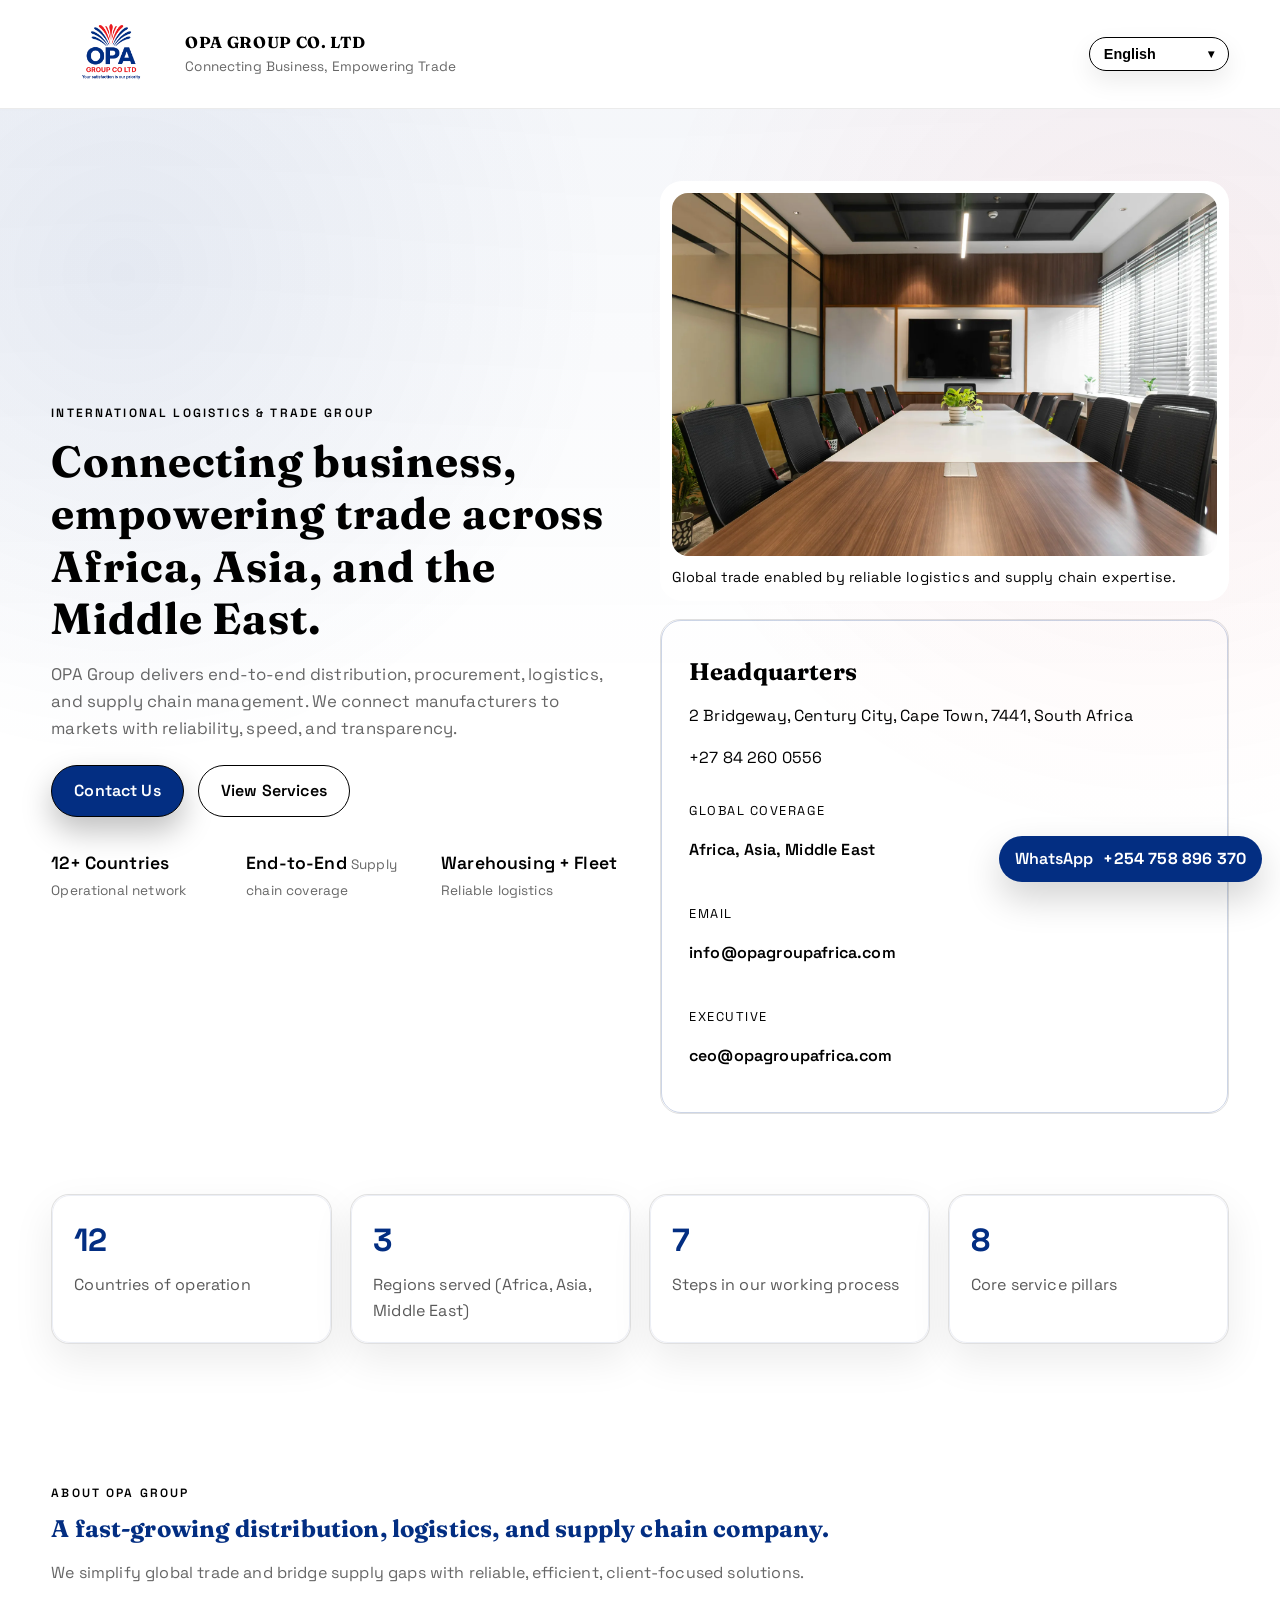
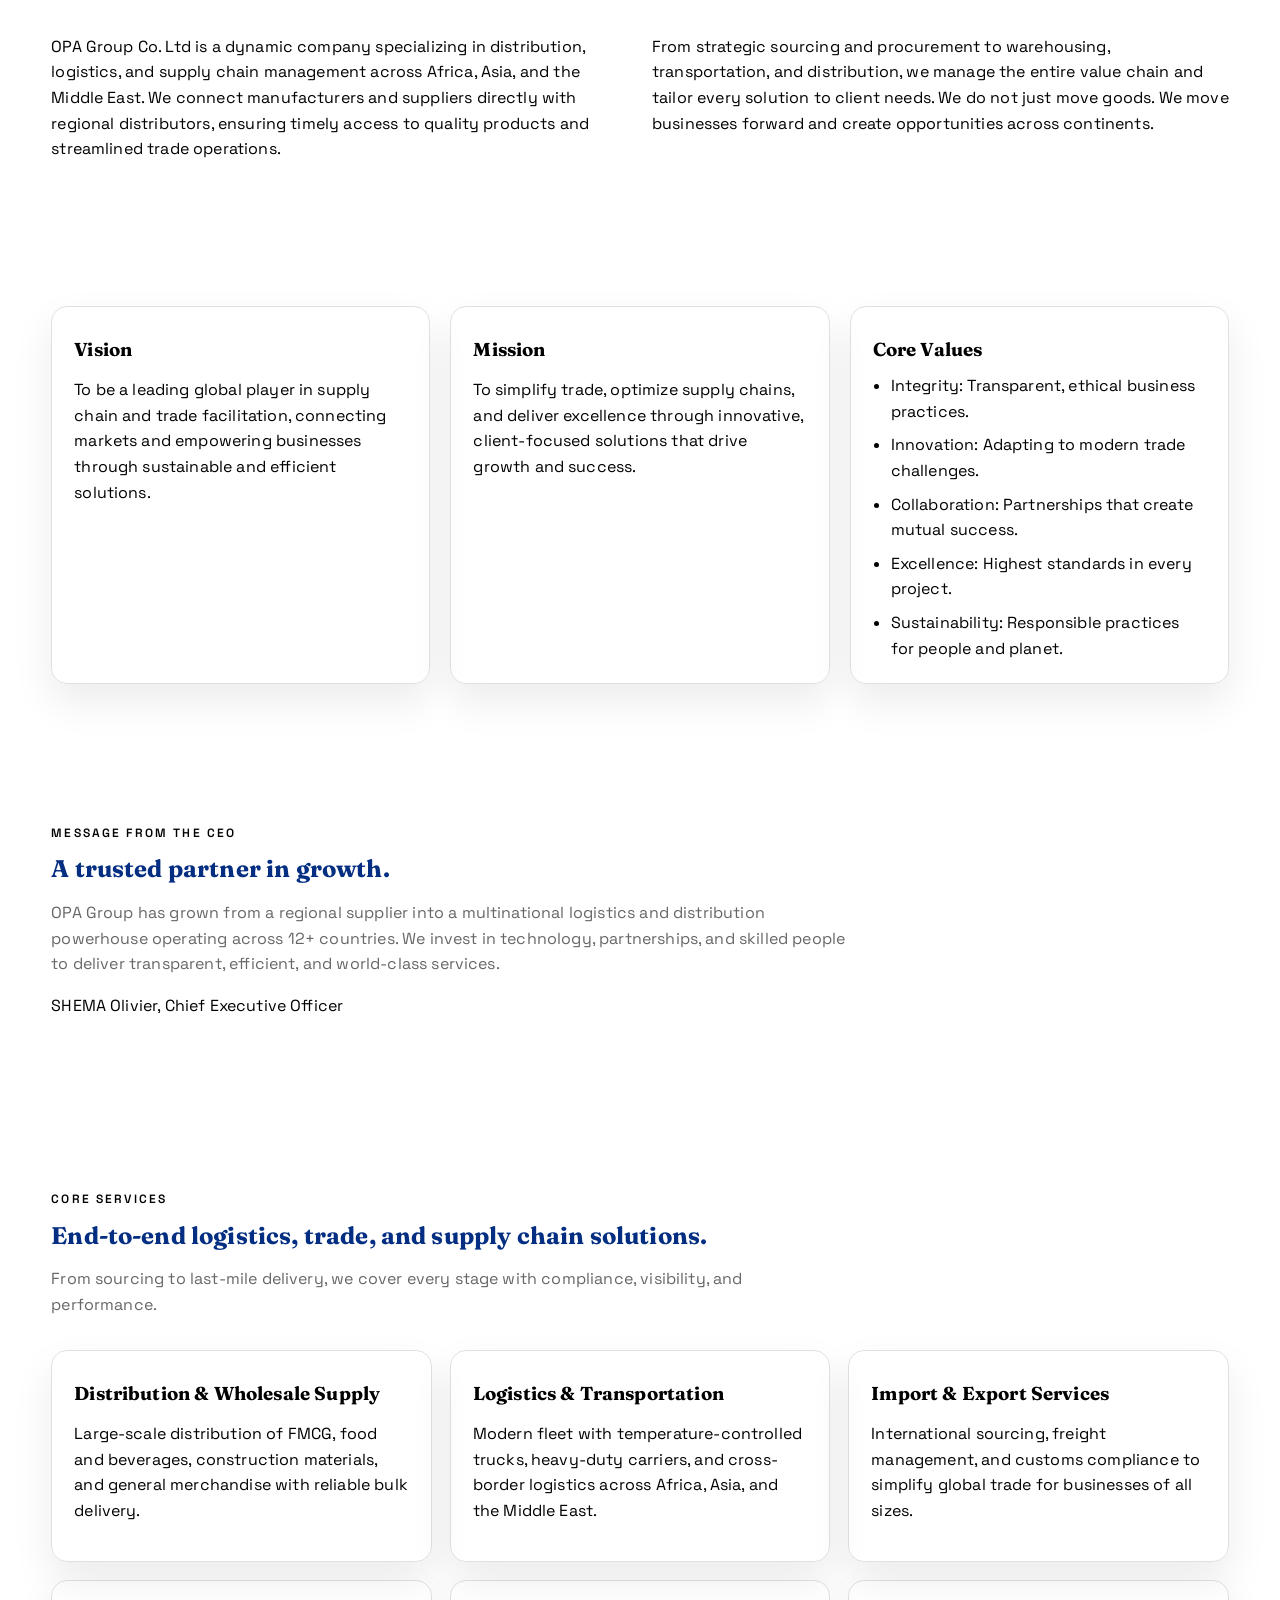
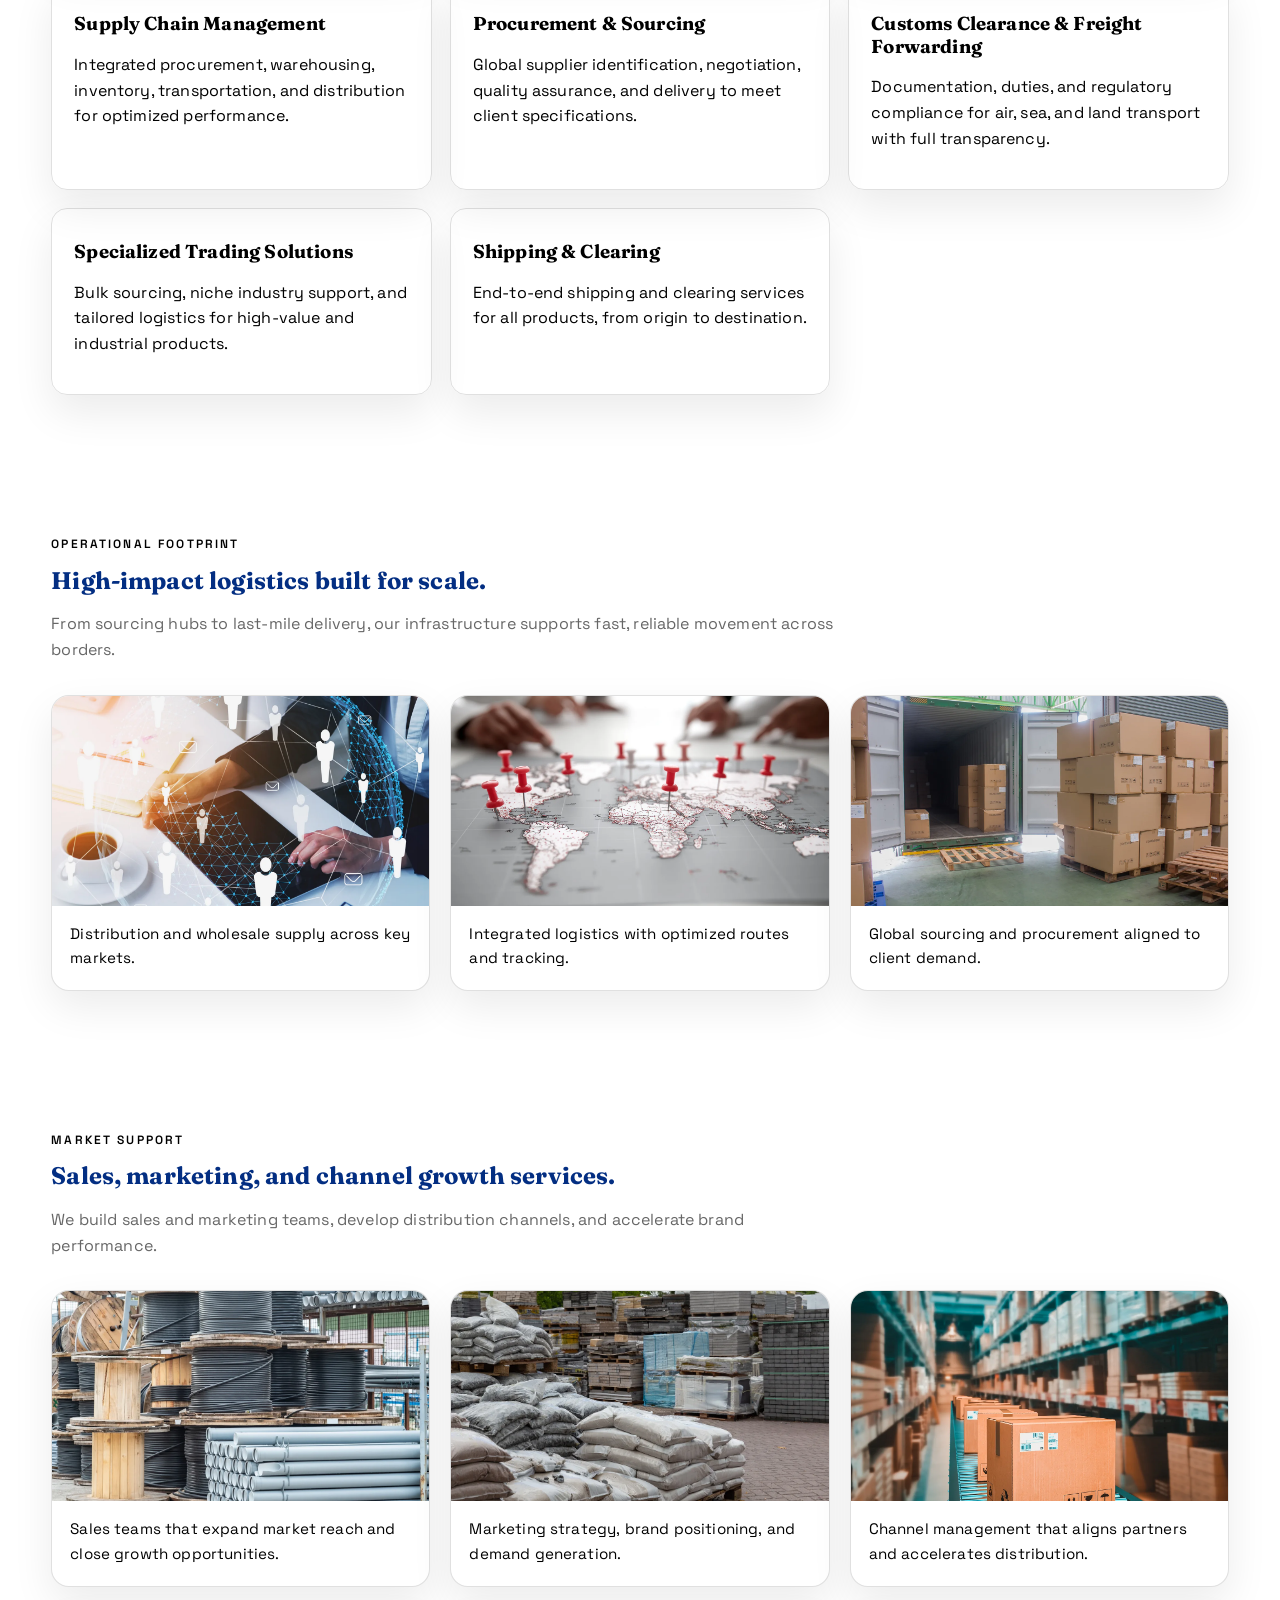
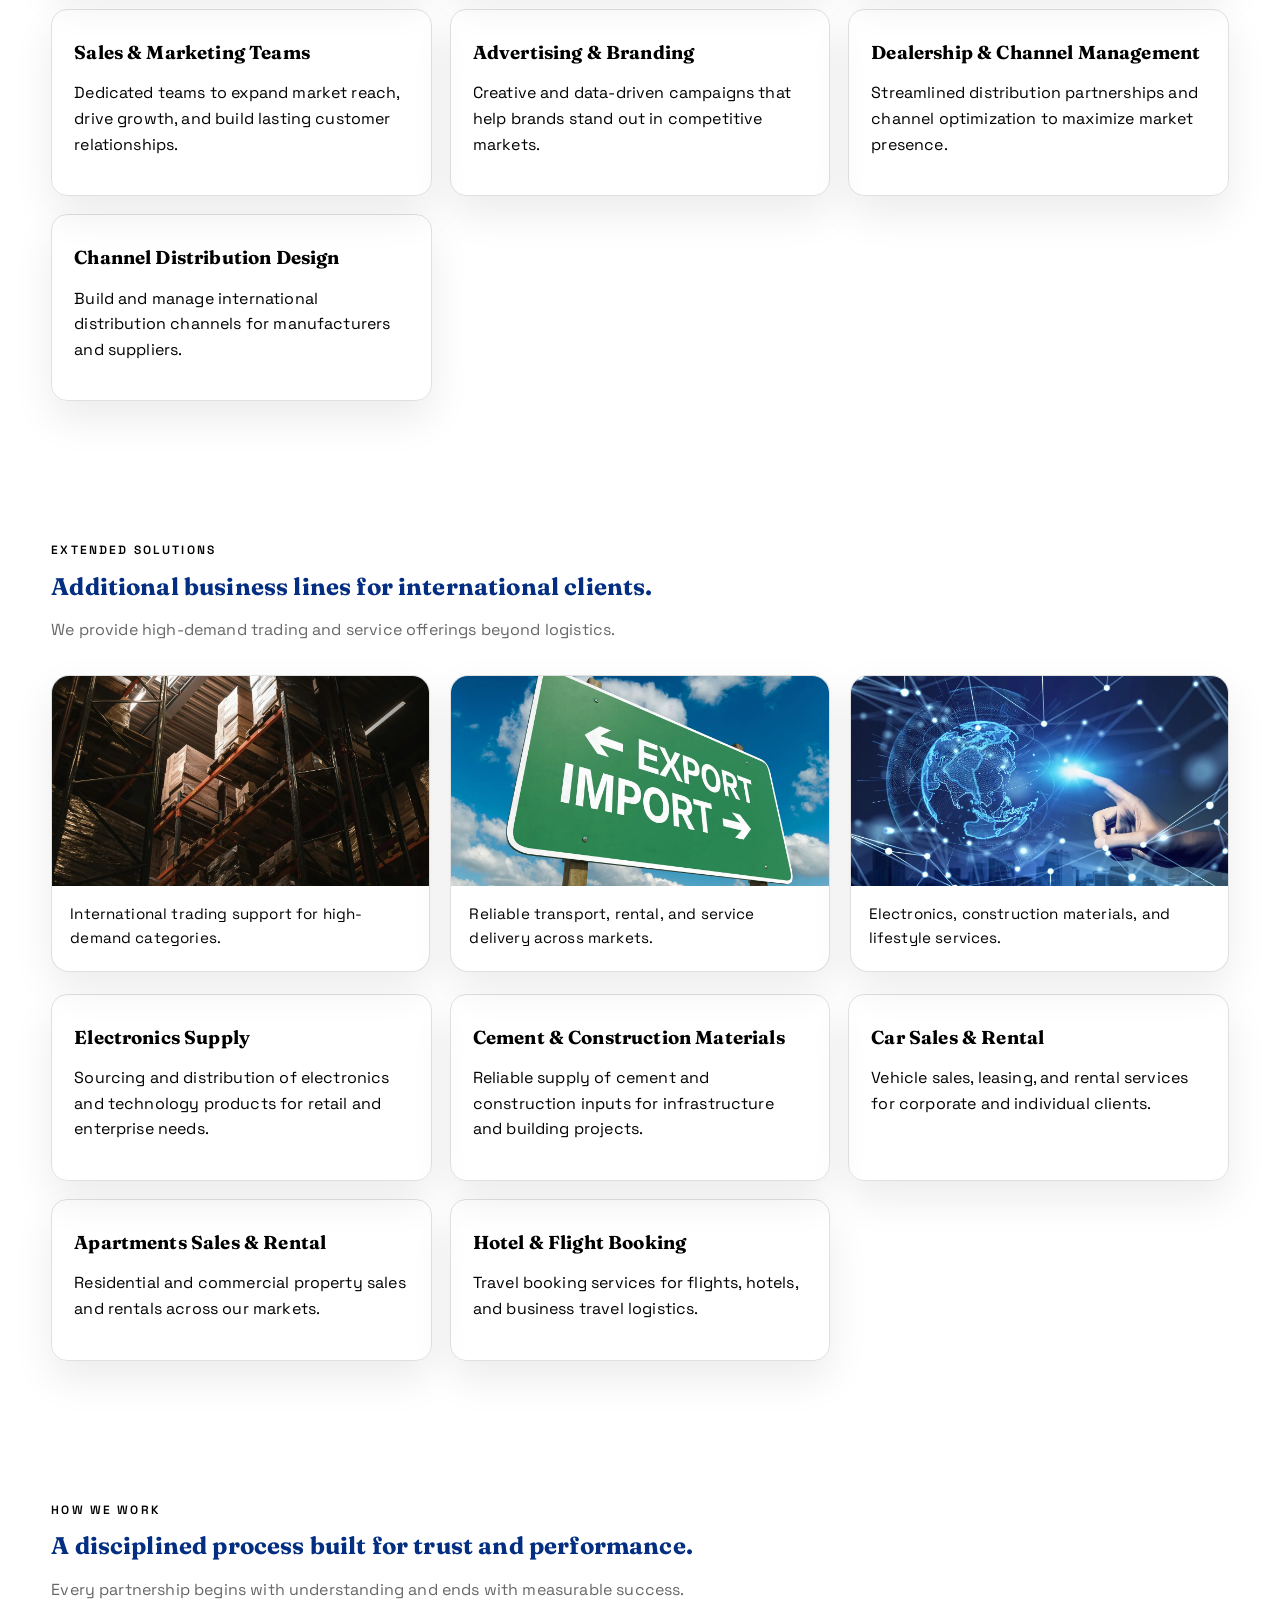
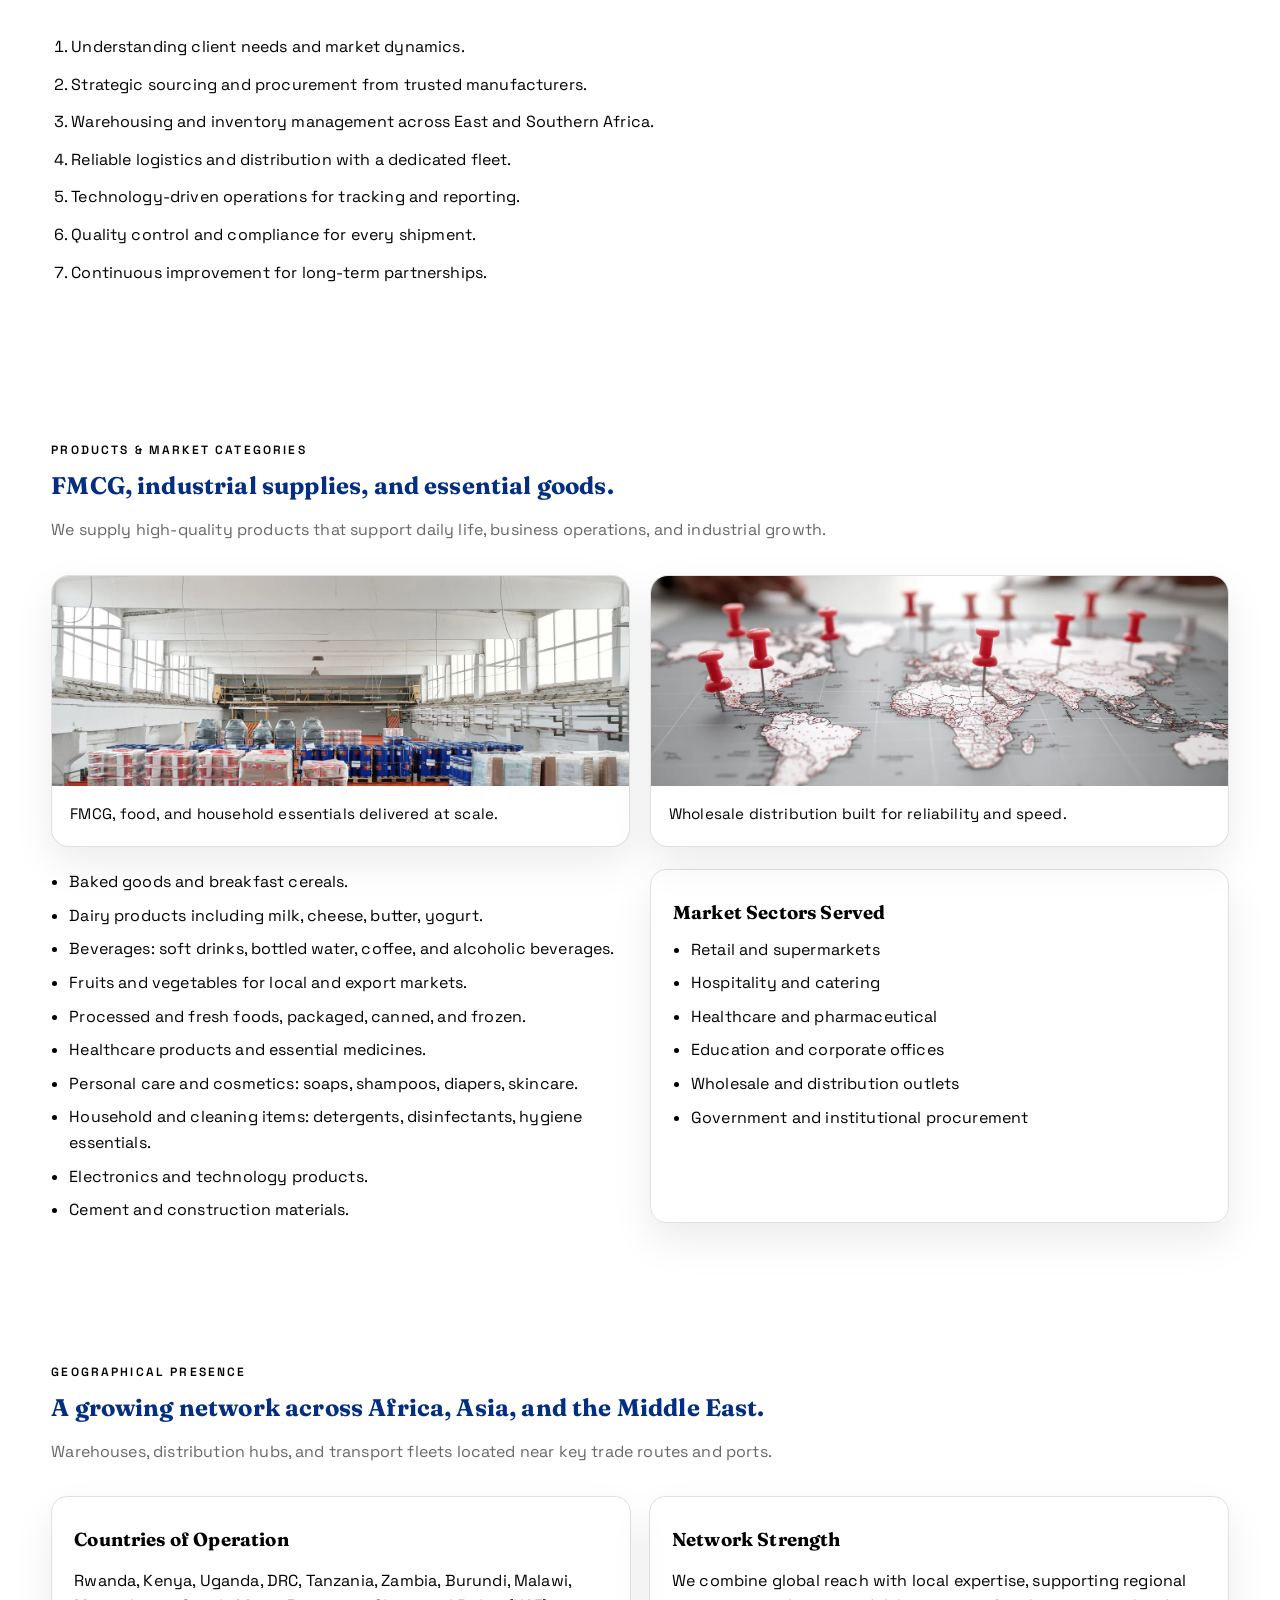
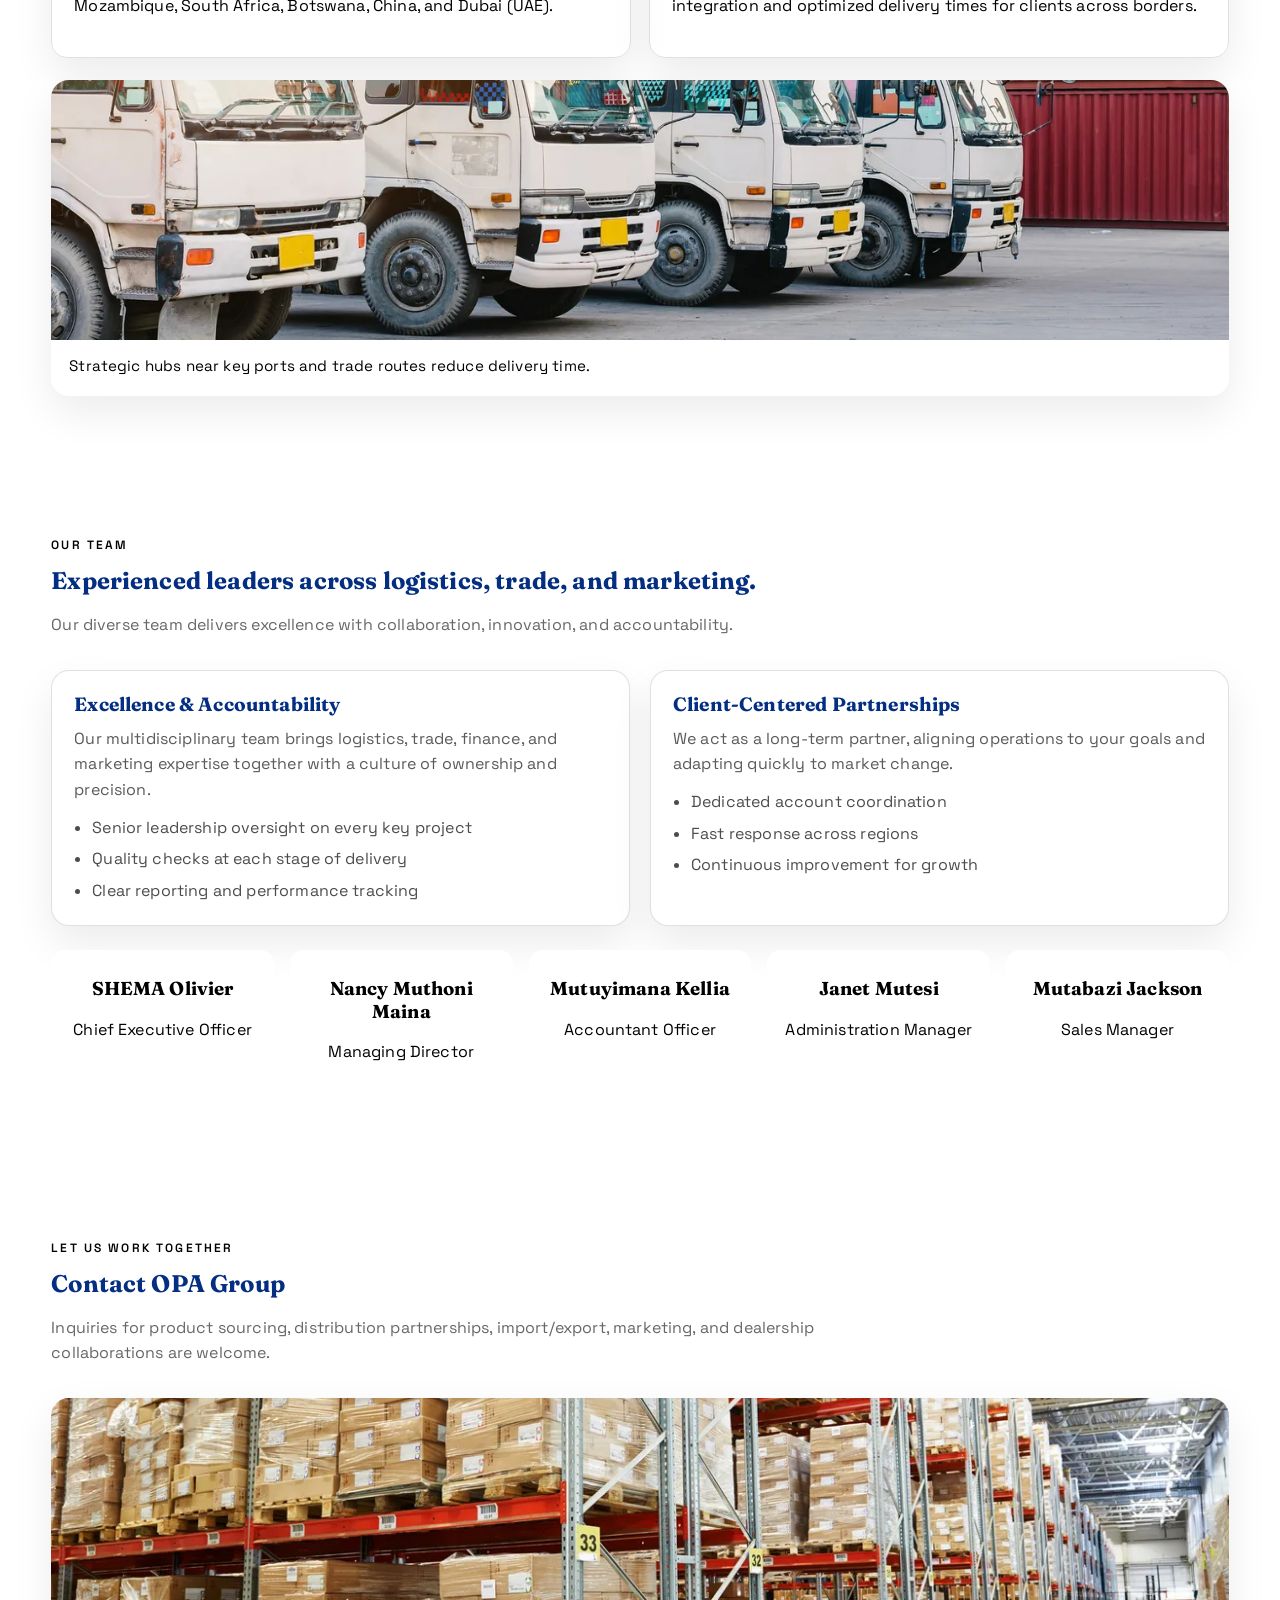
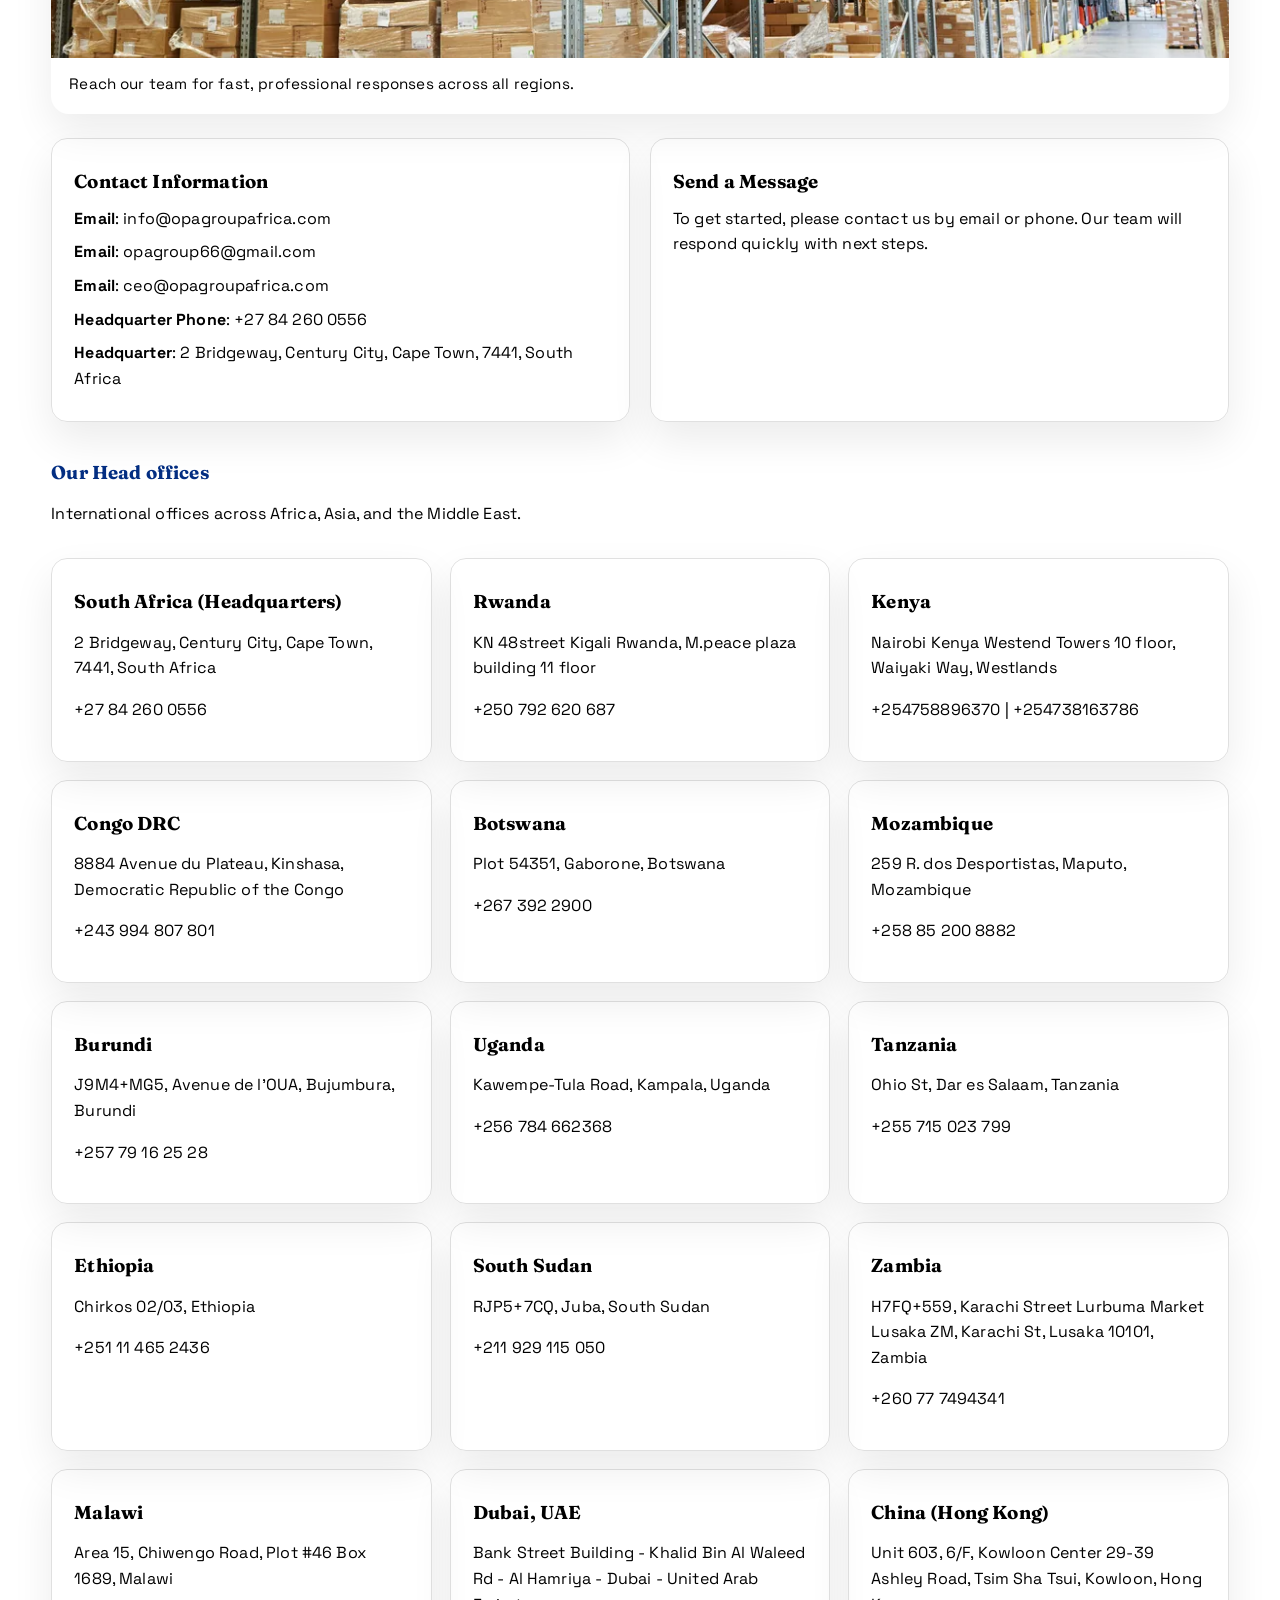
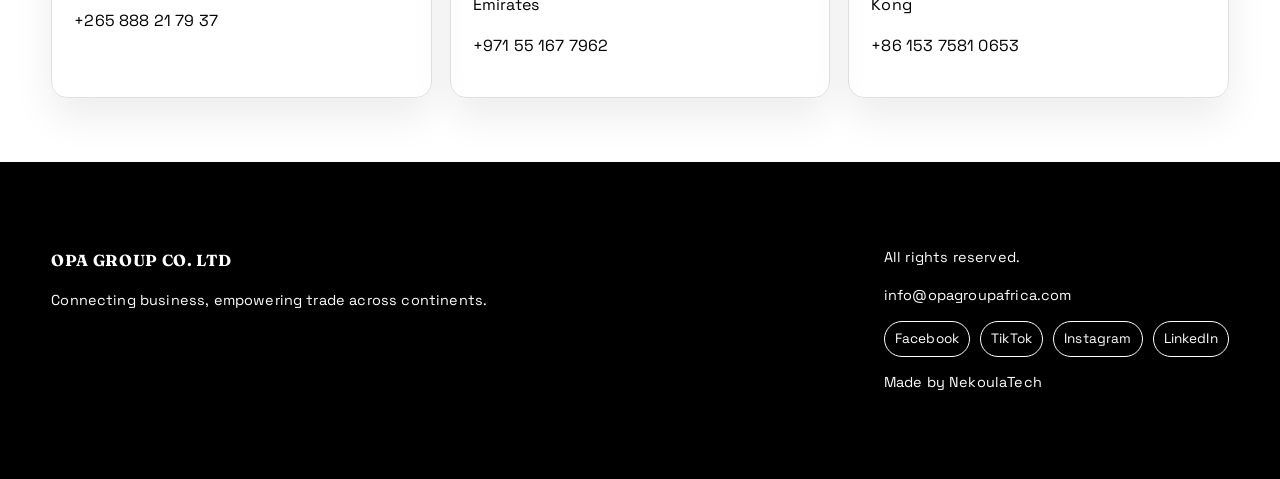
==== commit 39b6b52e: "fix" ====
--- a/index.html
+++ b/index.html
@@ -471,7 +471,7 @@
         </div>
 
         <div class="section-header offices-header">
-          <h3 data-i18n="offices_title">Office Addresses and Phone Numbers</h3>
+          <h3 data-i18n="offices_title">Our Head offices</h3>
           <p data-i18n="offices_lead">International offices across Africa, Asia, and the Middle East.</p>
         </div>
         <div id="offices" class="office-grid"></div>
--- a/styles.css
+++ b/styles.css
@@ -759,6 +759,10 @@
 
 .offices-header {
   margin-top: 40px;
+}
+
+.offices-header h3 {
+  color: #032E82;
 }
 
 .office-grid {
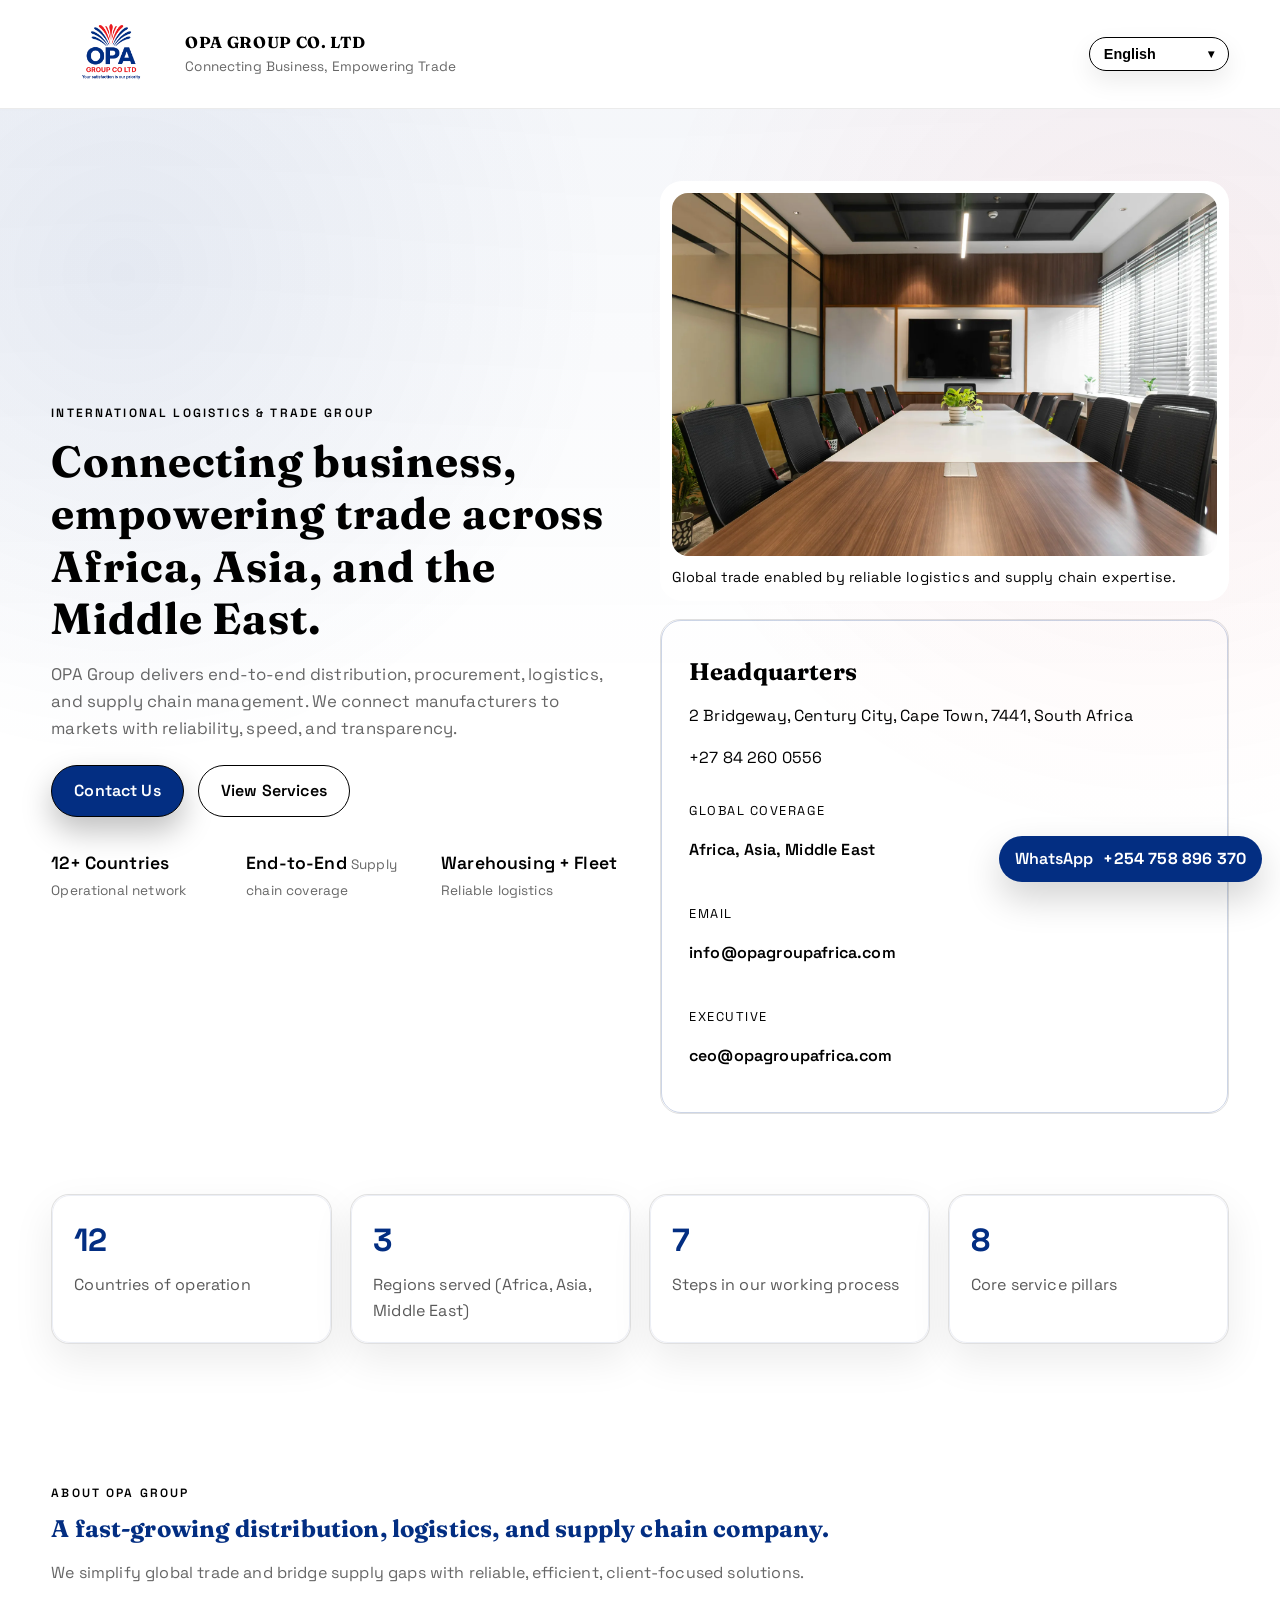
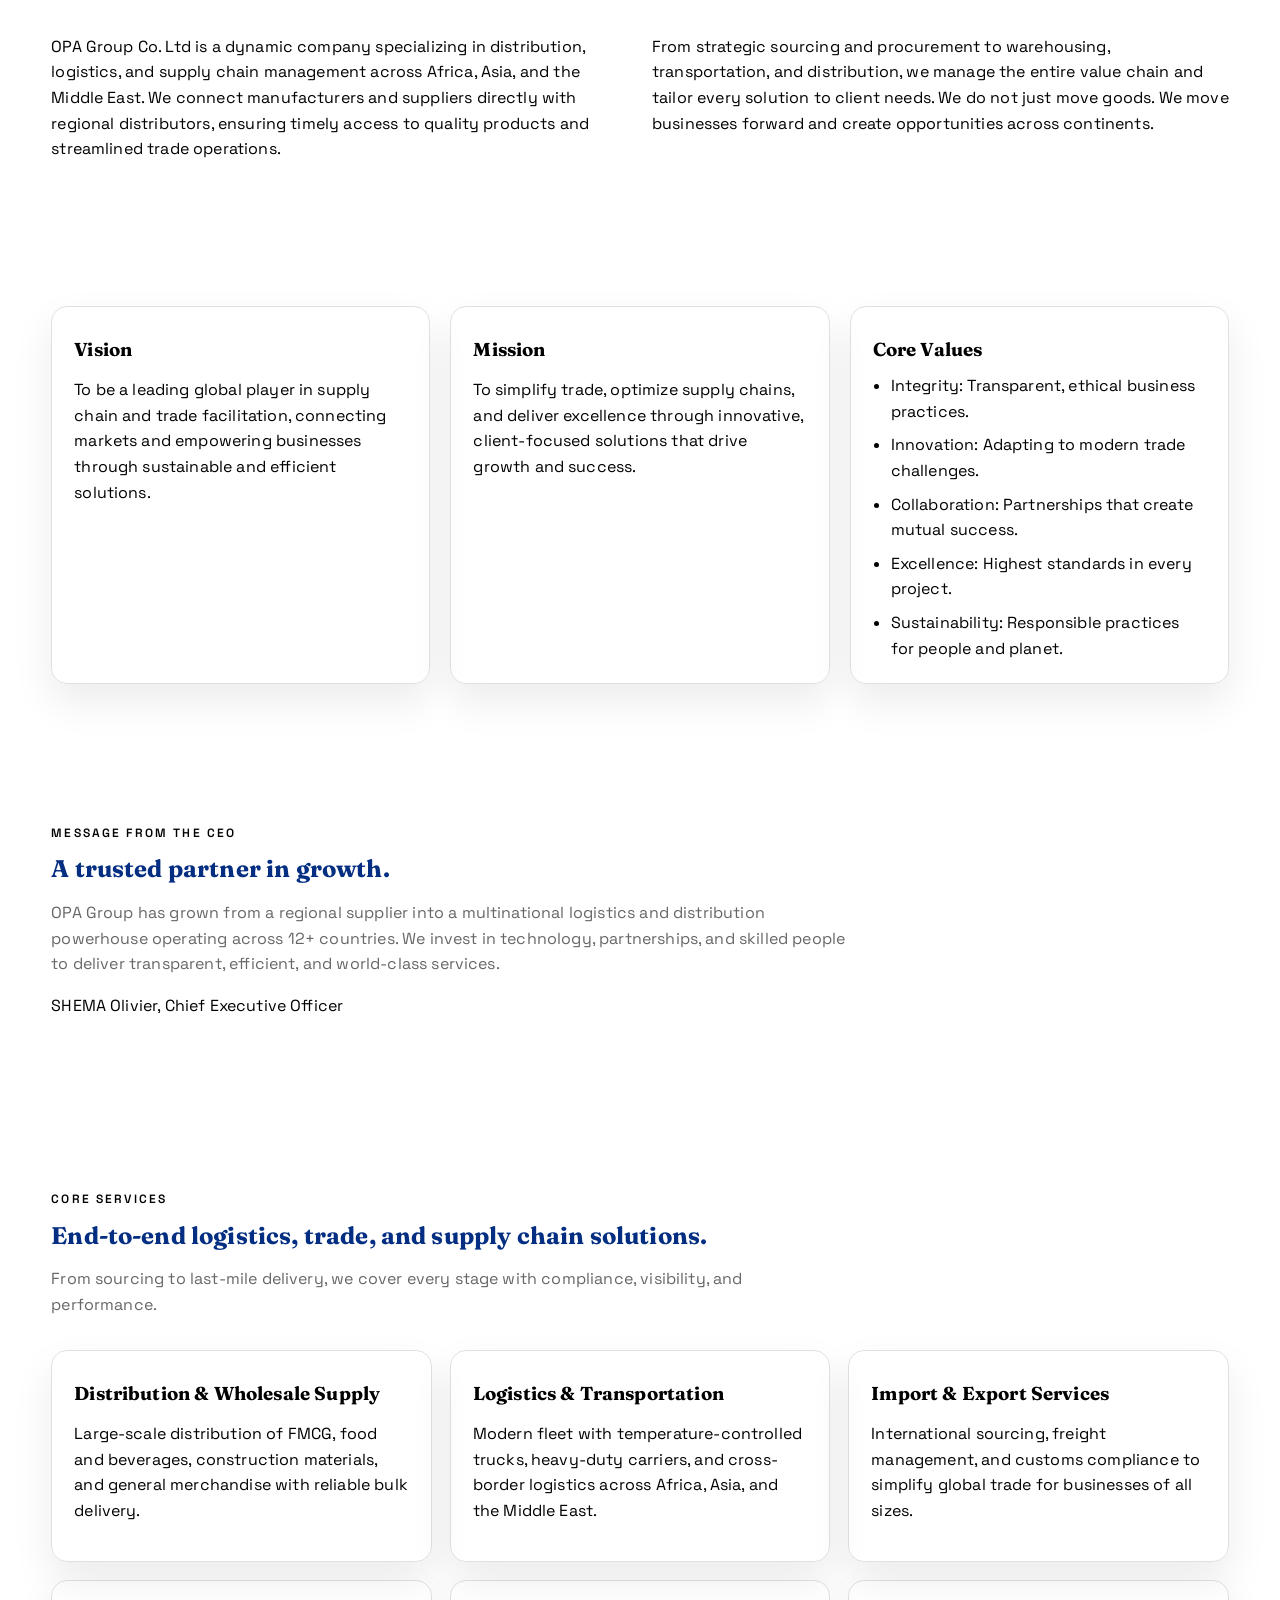
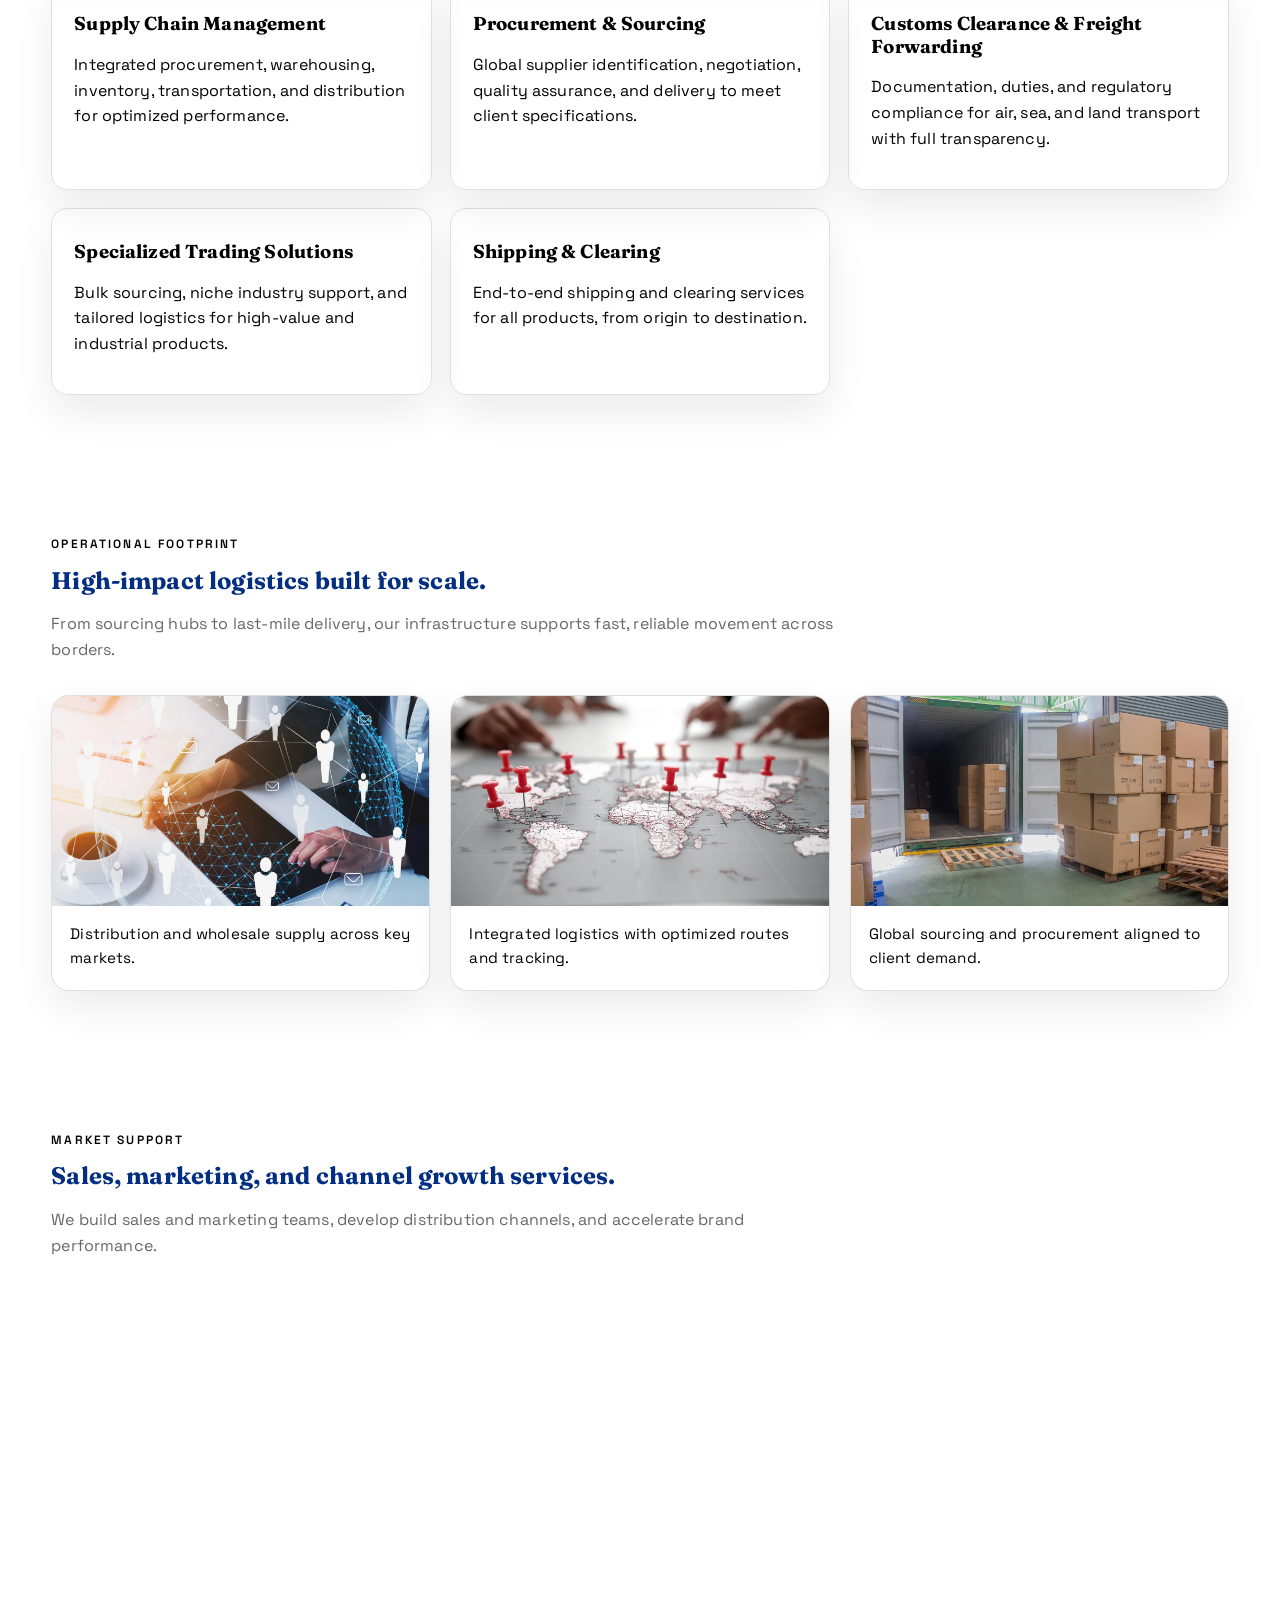
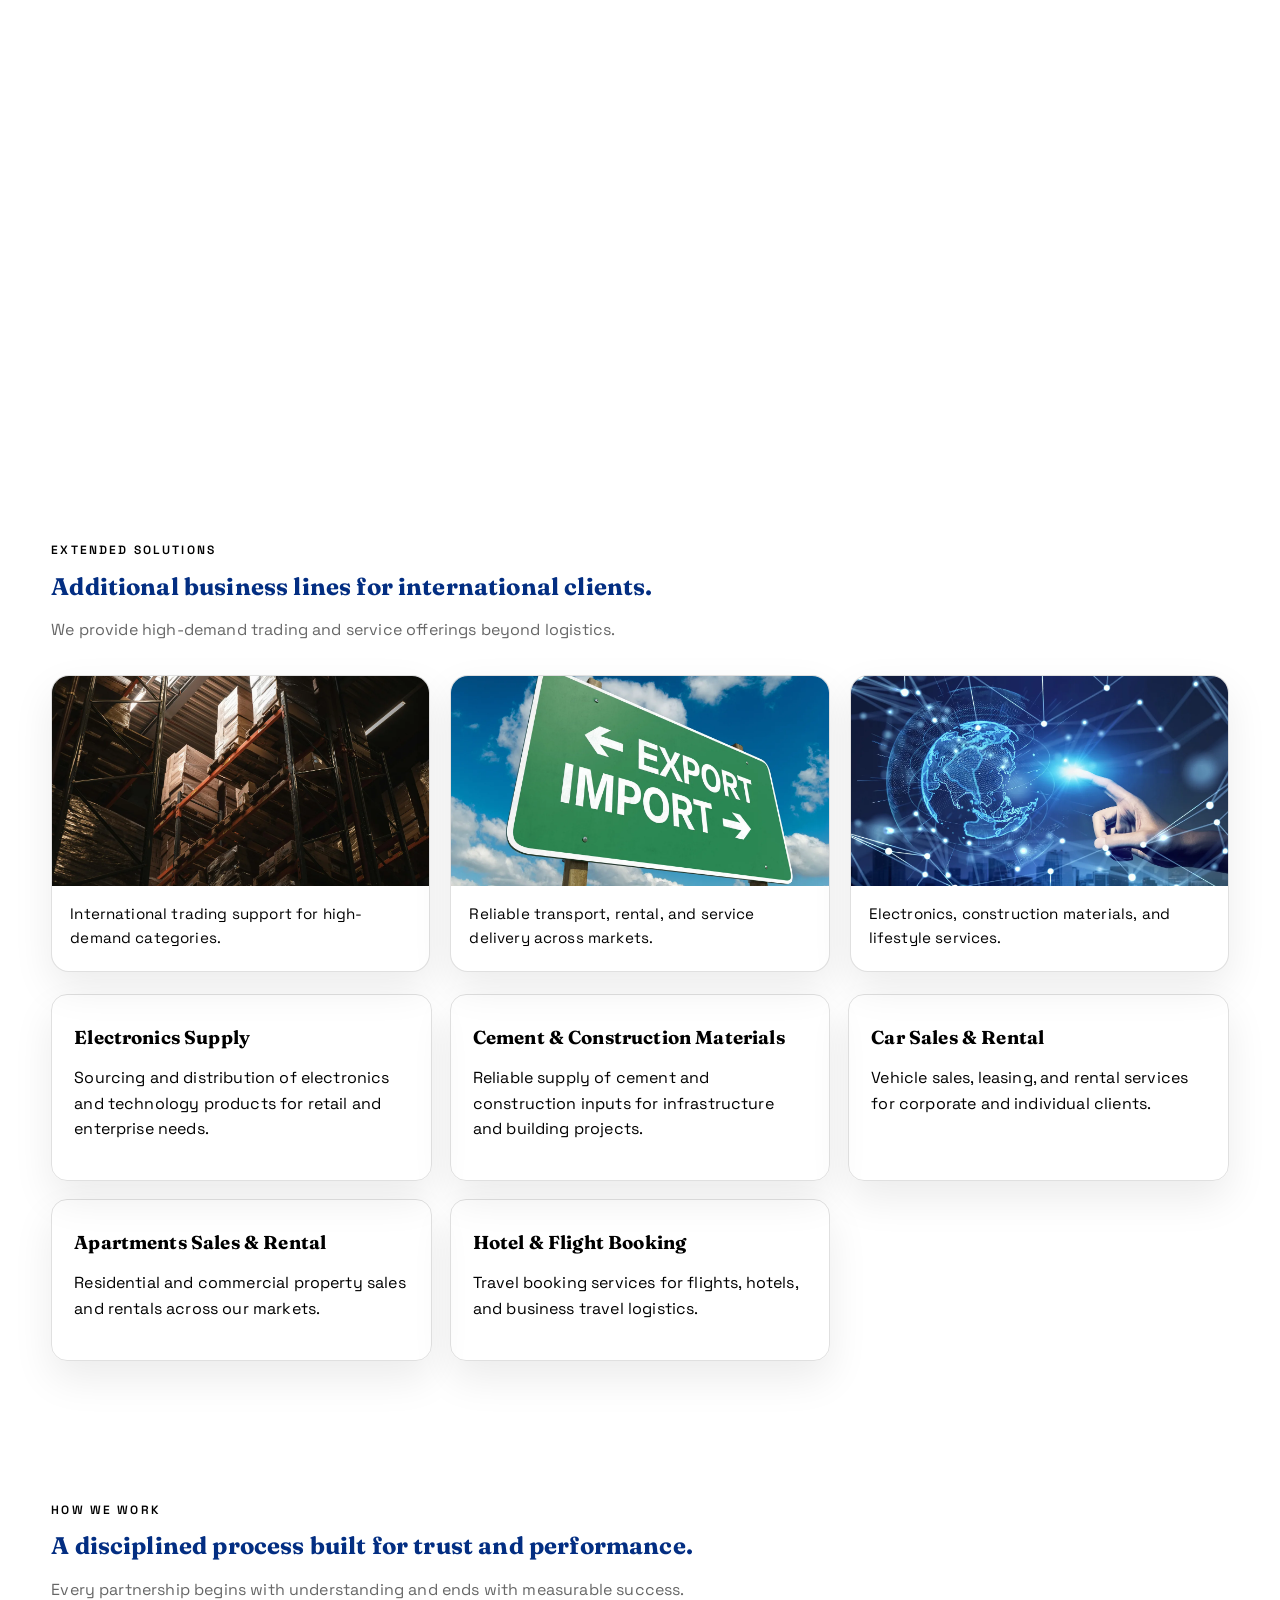
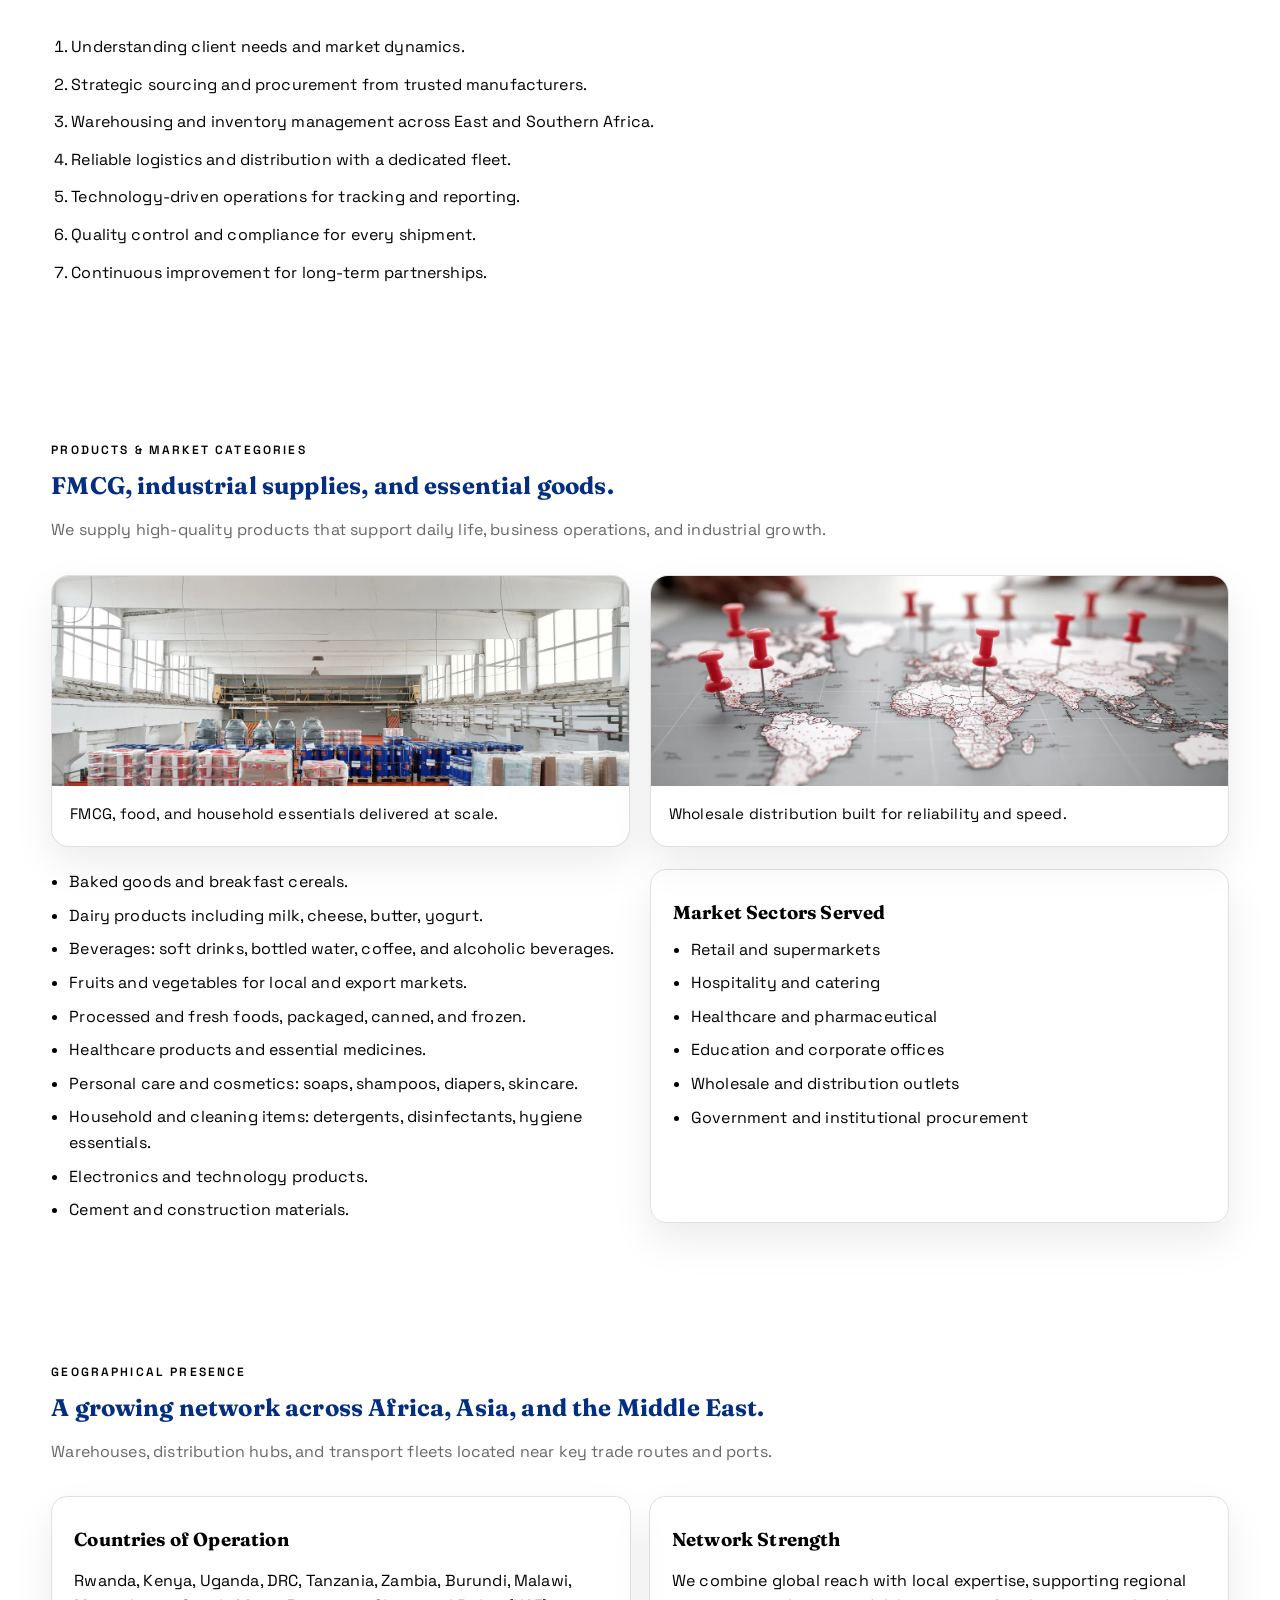
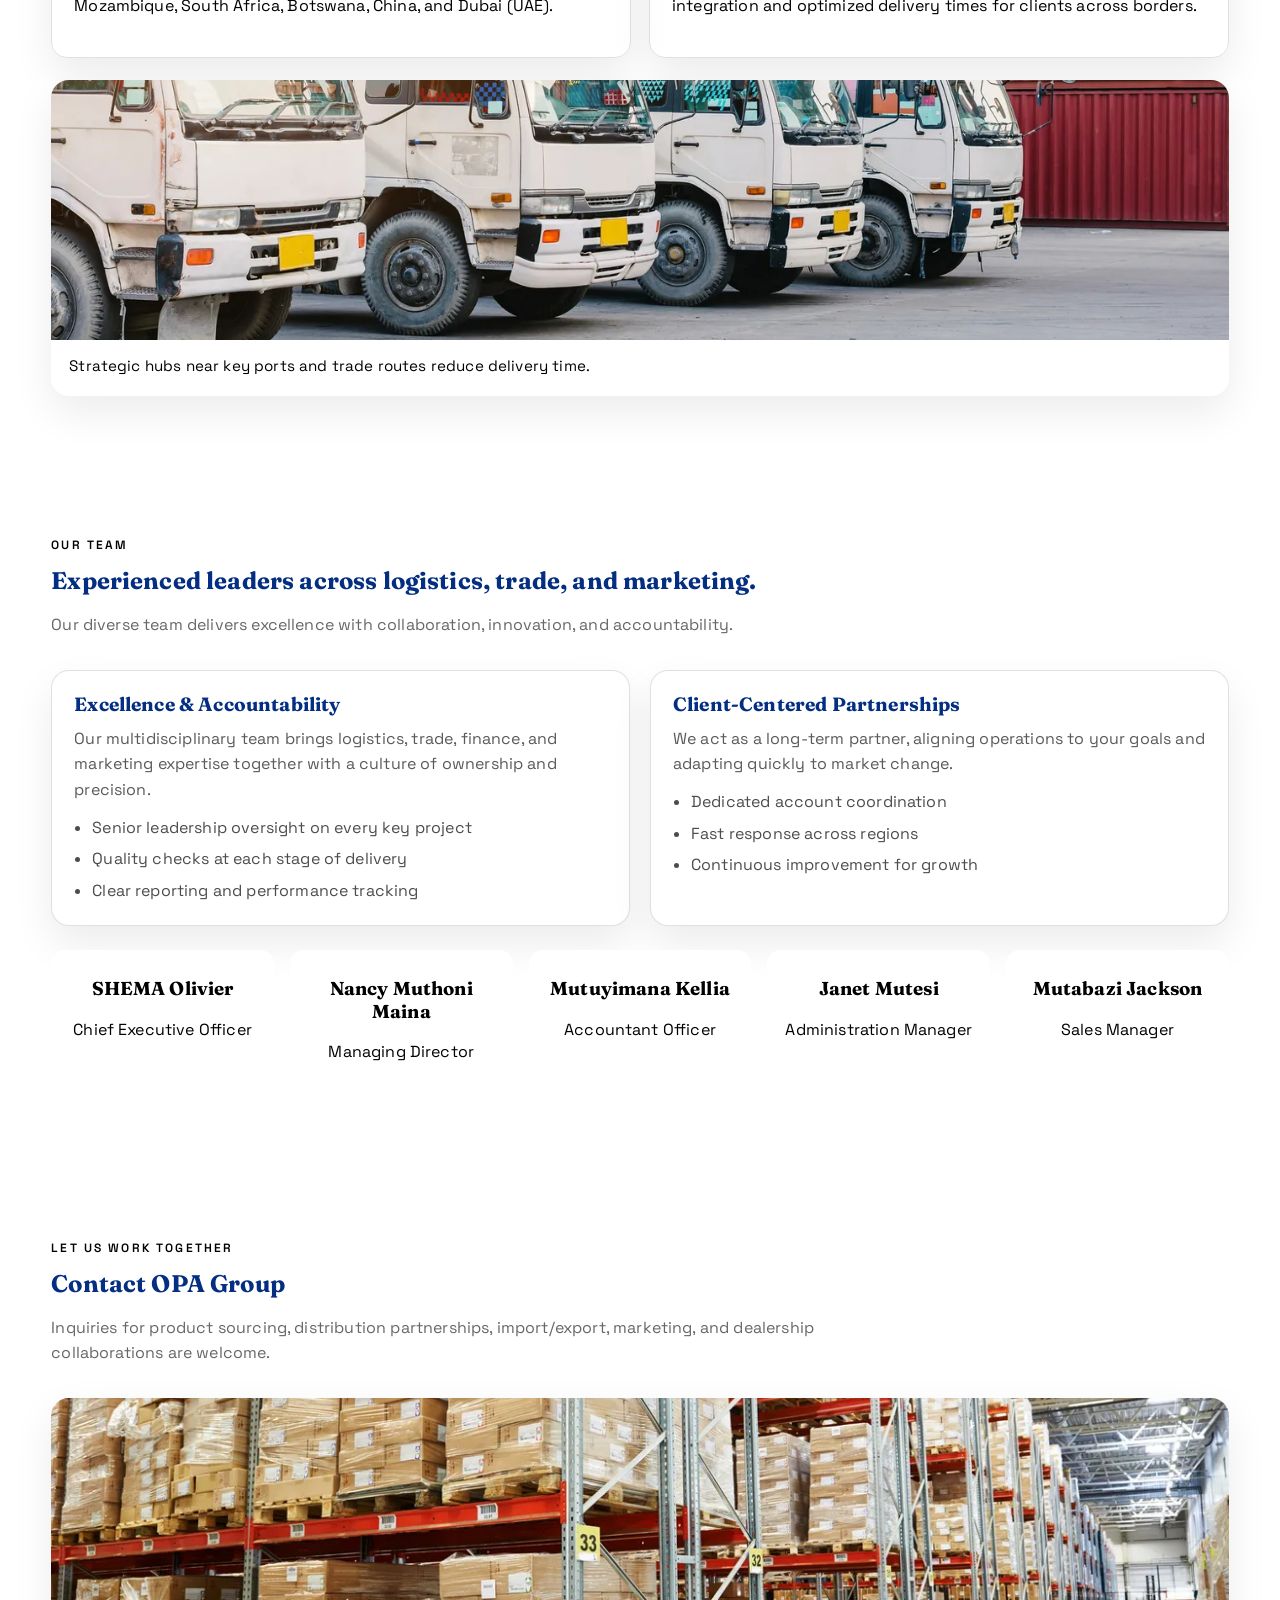
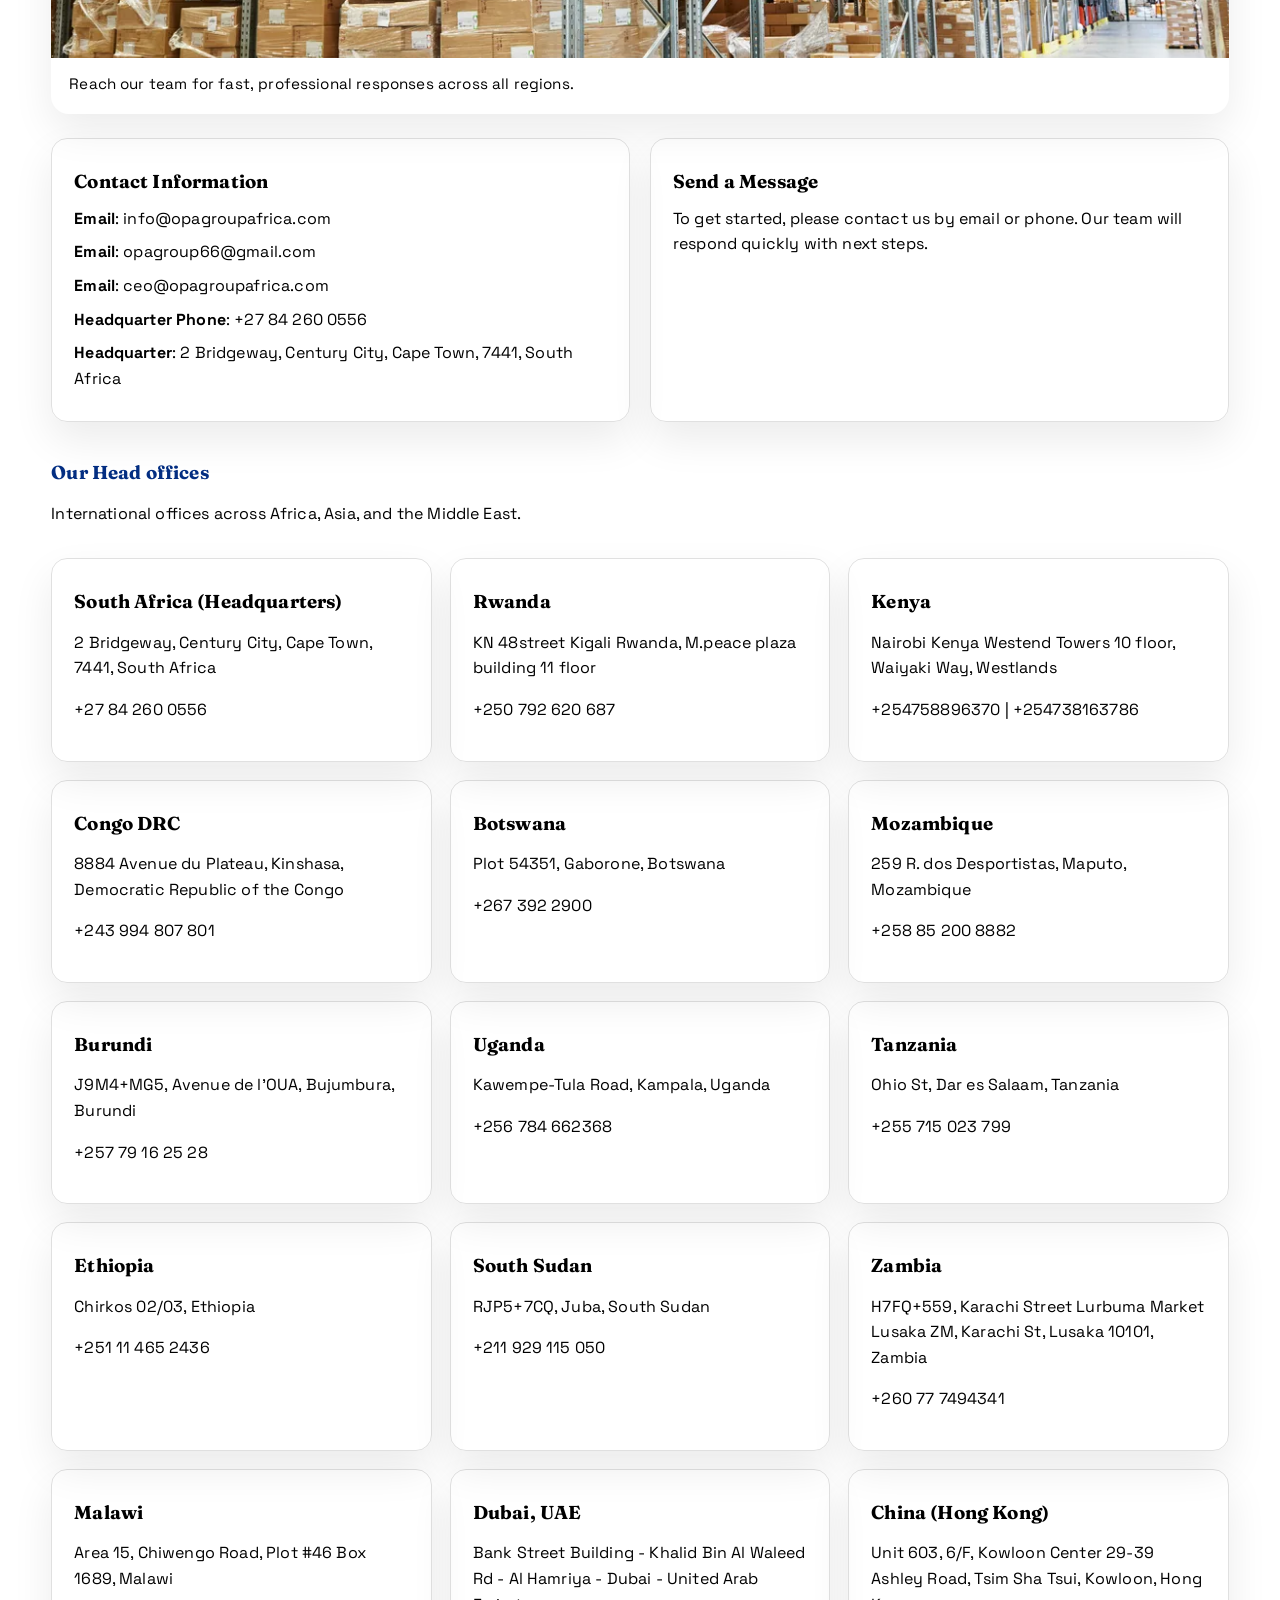
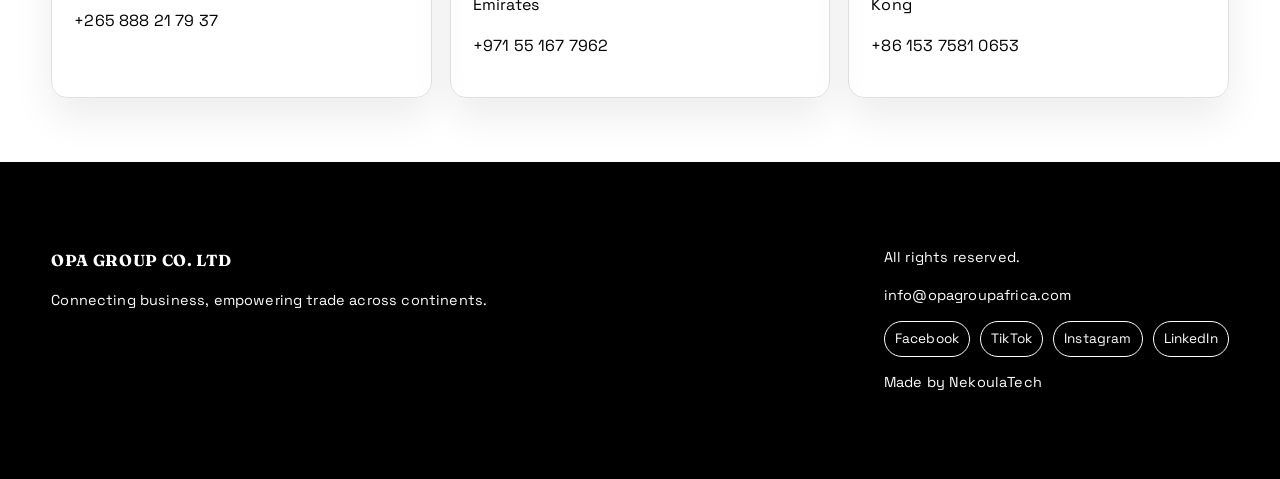
==== commit a757a7ce: "fix" ====
--- a/index.html
+++ b/index.html
@@ -3,16 +3,16 @@
 <head>
   <meta charset="utf-8" />
   <meta name="viewport" content="width=device-width, initial-scale=1" />
-  <title>OPA Group Co. Ltd | International Distribution, Logistics & Trade</title>
-  <meta name="description" content="OPA Group is an international distribution, logistics, and supply chain company across Africa, Asia, and the Middle East. We provide procurement, import/export, customs clearance, FMCG supply, electronics, cement, real estate, travel booking, and more." />
-  <meta name="keywords" content="OPA Group, logistics, distribution, supply chain, import export, customs clearance, freight forwarding, FMCG, Africa, Asia, Middle East" />
+  <title>OPA GROUP CO LTD | International Distribution, Logistics & Trade</title>
+  <meta name="description" content="OPA GROUP CO LTD is an international distribution, logistics, and supply chain company across Africa, Asia, and the Middle East. We provide procurement, import/export, customs clearance, FMCG supply, electronics, cement, real estate, travel booking, and more." />
+  <meta name="keywords" content="OPA GROUP CO LTD, OPA Group, logistics, distribution, supply chain, import export, customs clearance, freight forwarding, FMCG, Africa, Asia, Middle East" />
   <meta name="robots" content="index, follow" />
-  <meta property="og:title" content="OPA Group Co. Ltd" />
+  <meta property="og:title" content="OPA GROUP CO LTD" />
   <meta property="og:description" content="Connecting business and empowering trade with end-to-end supply chain solutions." />
   <meta property="og:type" content="website" />
   <meta property="og:locale" content="en_US" />
   <meta name="twitter:card" content="summary_large_image" />
-  <link rel="canonical" href="https://www.opagroupafrica.com/" />
+  <link rel="canonical" href="https://opagroupafrica.site/" />
   <link rel="preconnect" href="https://fonts.googleapis.com" />
   <link rel="preconnect" href="https://fonts.gstatic.com" crossorigin />
   <link href="https://fonts.googleapis.com/css2?family=Fraunces:wght@400;600;700&family=Space+Grotesk:wght@400;500;600;700&display=swap" rel="stylesheet" />
@@ -21,8 +21,8 @@
   {
     "@context": "https://schema.org",
     "@type": "Organization",
-    "name": "OPA Group Co. Ltd",
-    "url": "https://www.opagroupafrica.com/",
+    "name": "OPA GROUP CO LTD",
+    "url": "https://opagroupafrica.site/",
     "email": "info@opagroupafrica.com",
     "telephone": "+27 84 260 0556",
     "address": {
@@ -97,6 +97,7 @@
   </header>
 
   <main id="main">
+    <h1 class="sr-only">OPA GROUP CO LTD</h1>
     <section class="hero">
       <div class="container hero-grid">
         <div class="hero-copy">
--- a/styles.css
+++ b/styles.css
@@ -755,6 +755,18 @@
 .reveal.is-visible {
   opacity: 1;
   transform: translateY(0);
+}
+
+.sr-only {
+  position: absolute;
+  width: 1px;
+  height: 1px;
+  padding: 0;
+  margin: -1px;
+  overflow: hidden;
+  clip: rect(0, 0, 0, 0);
+  white-space: nowrap;
+  border: 0;
 }
 
 .offices-header {
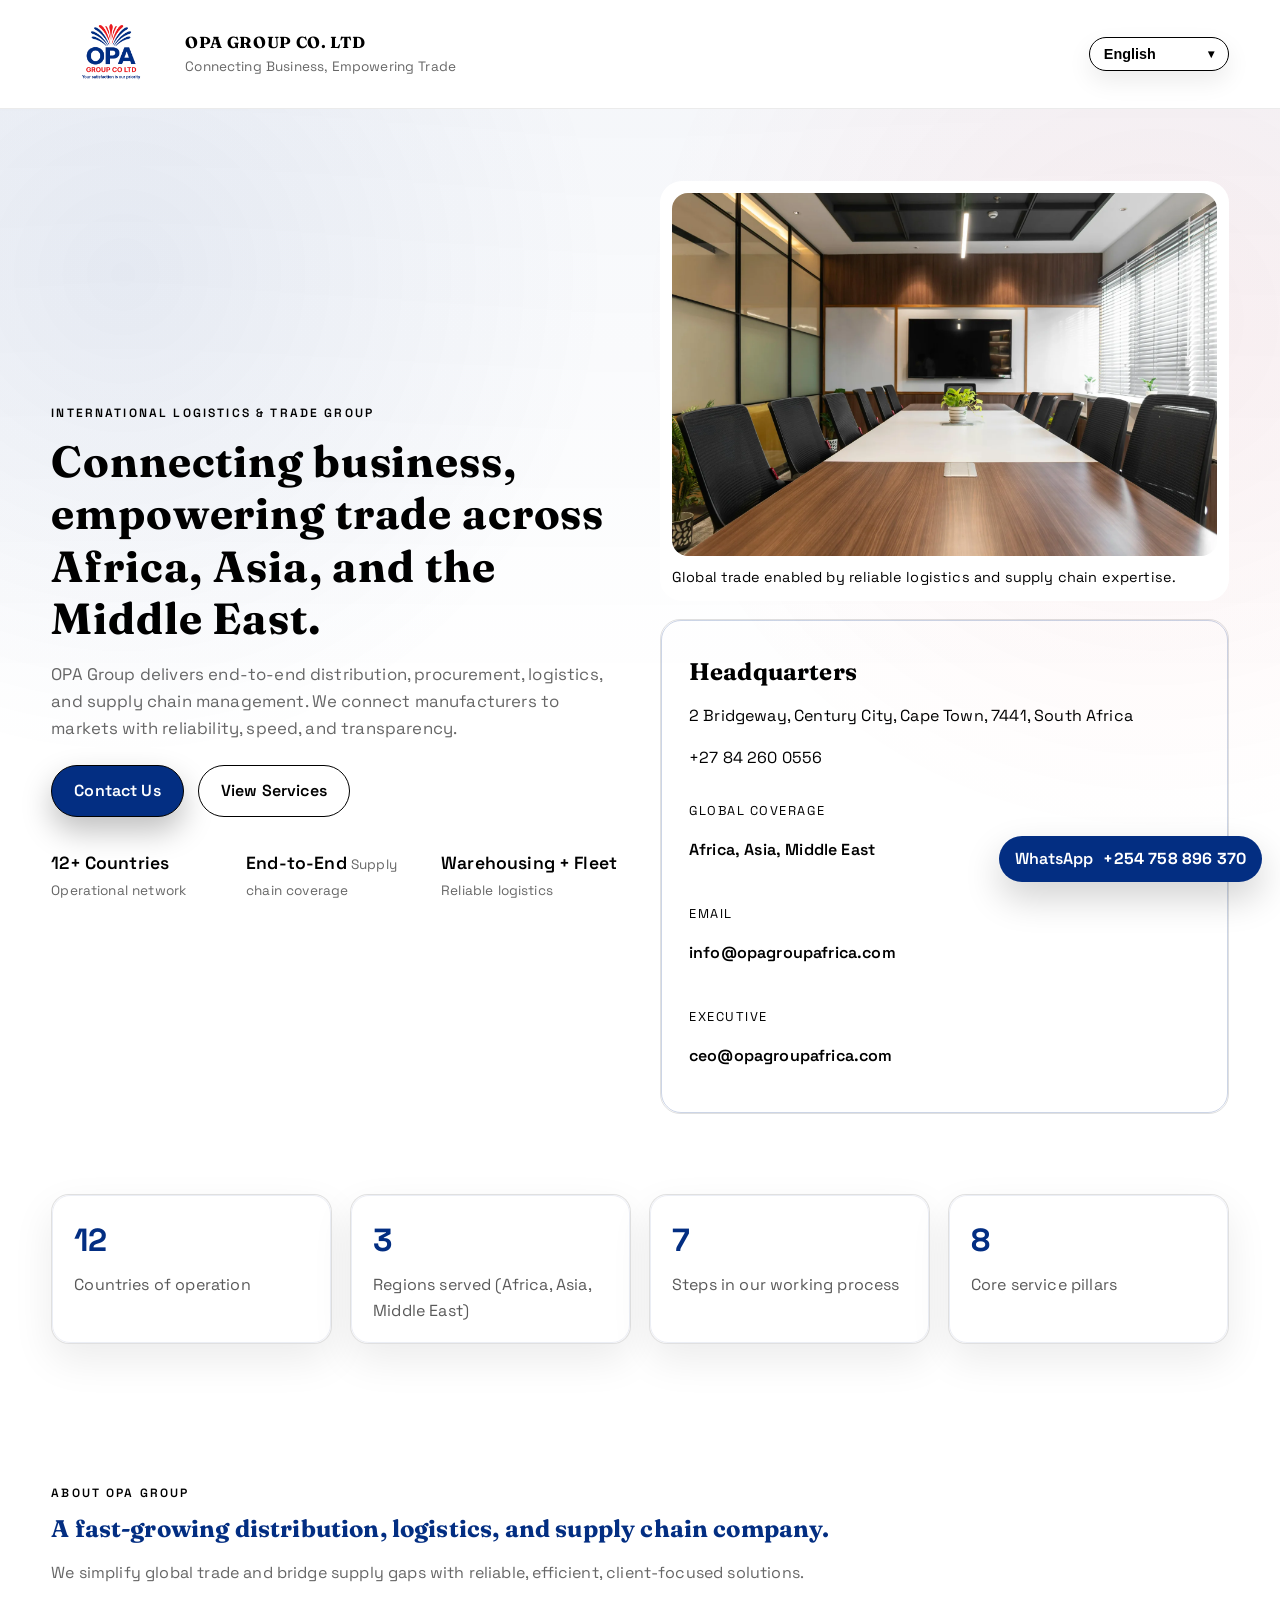
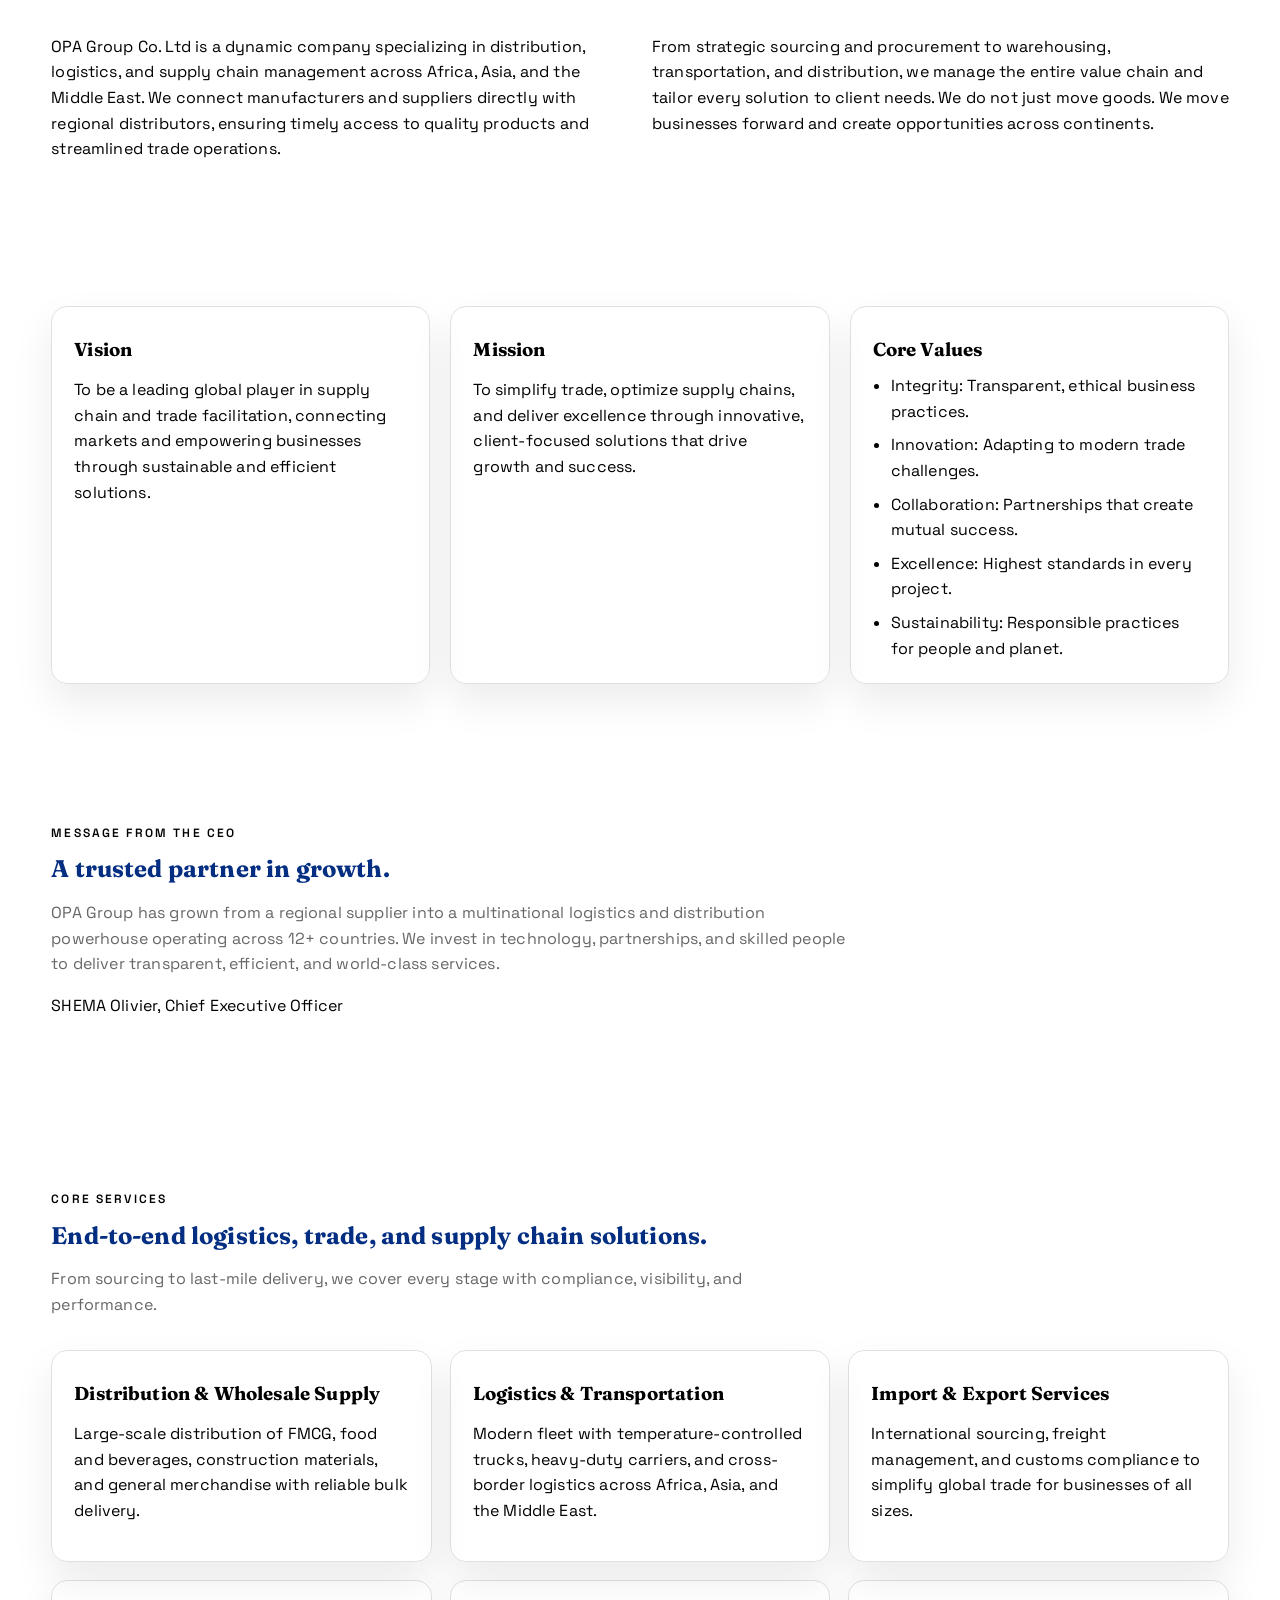
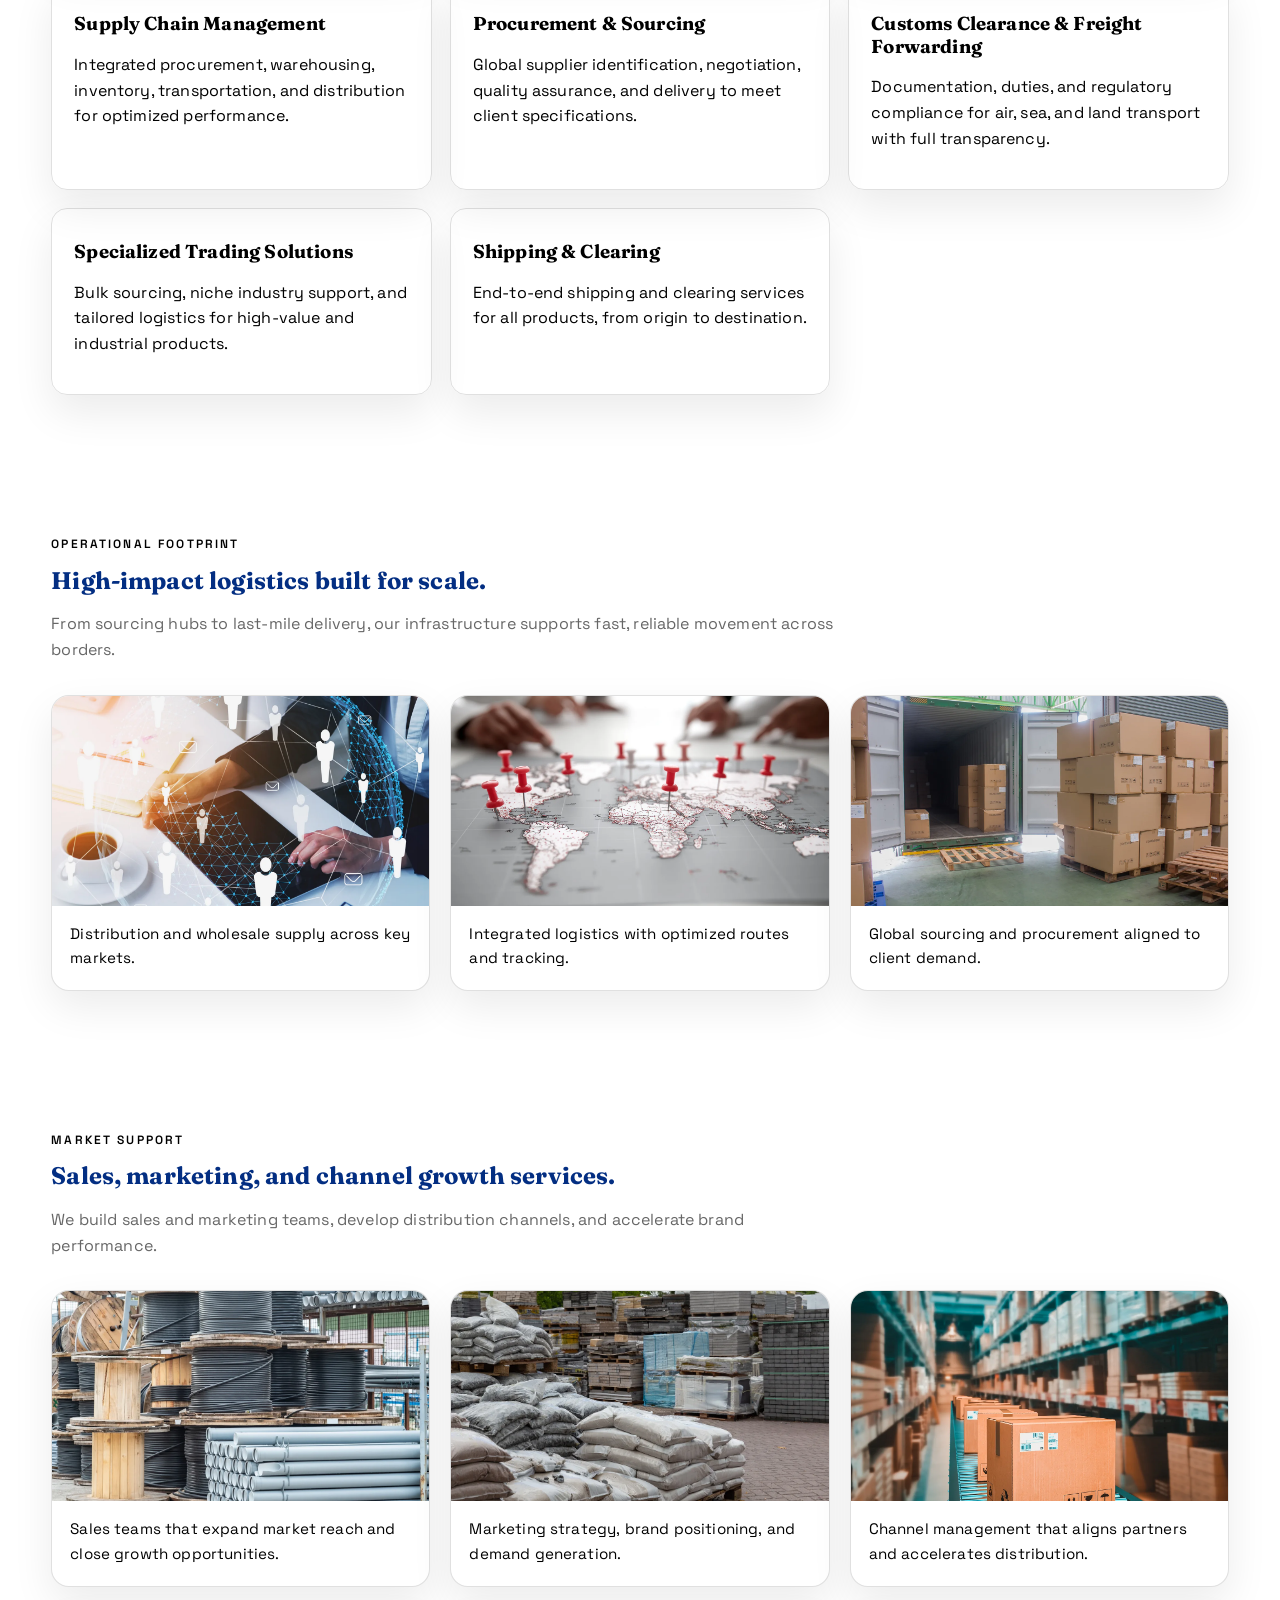
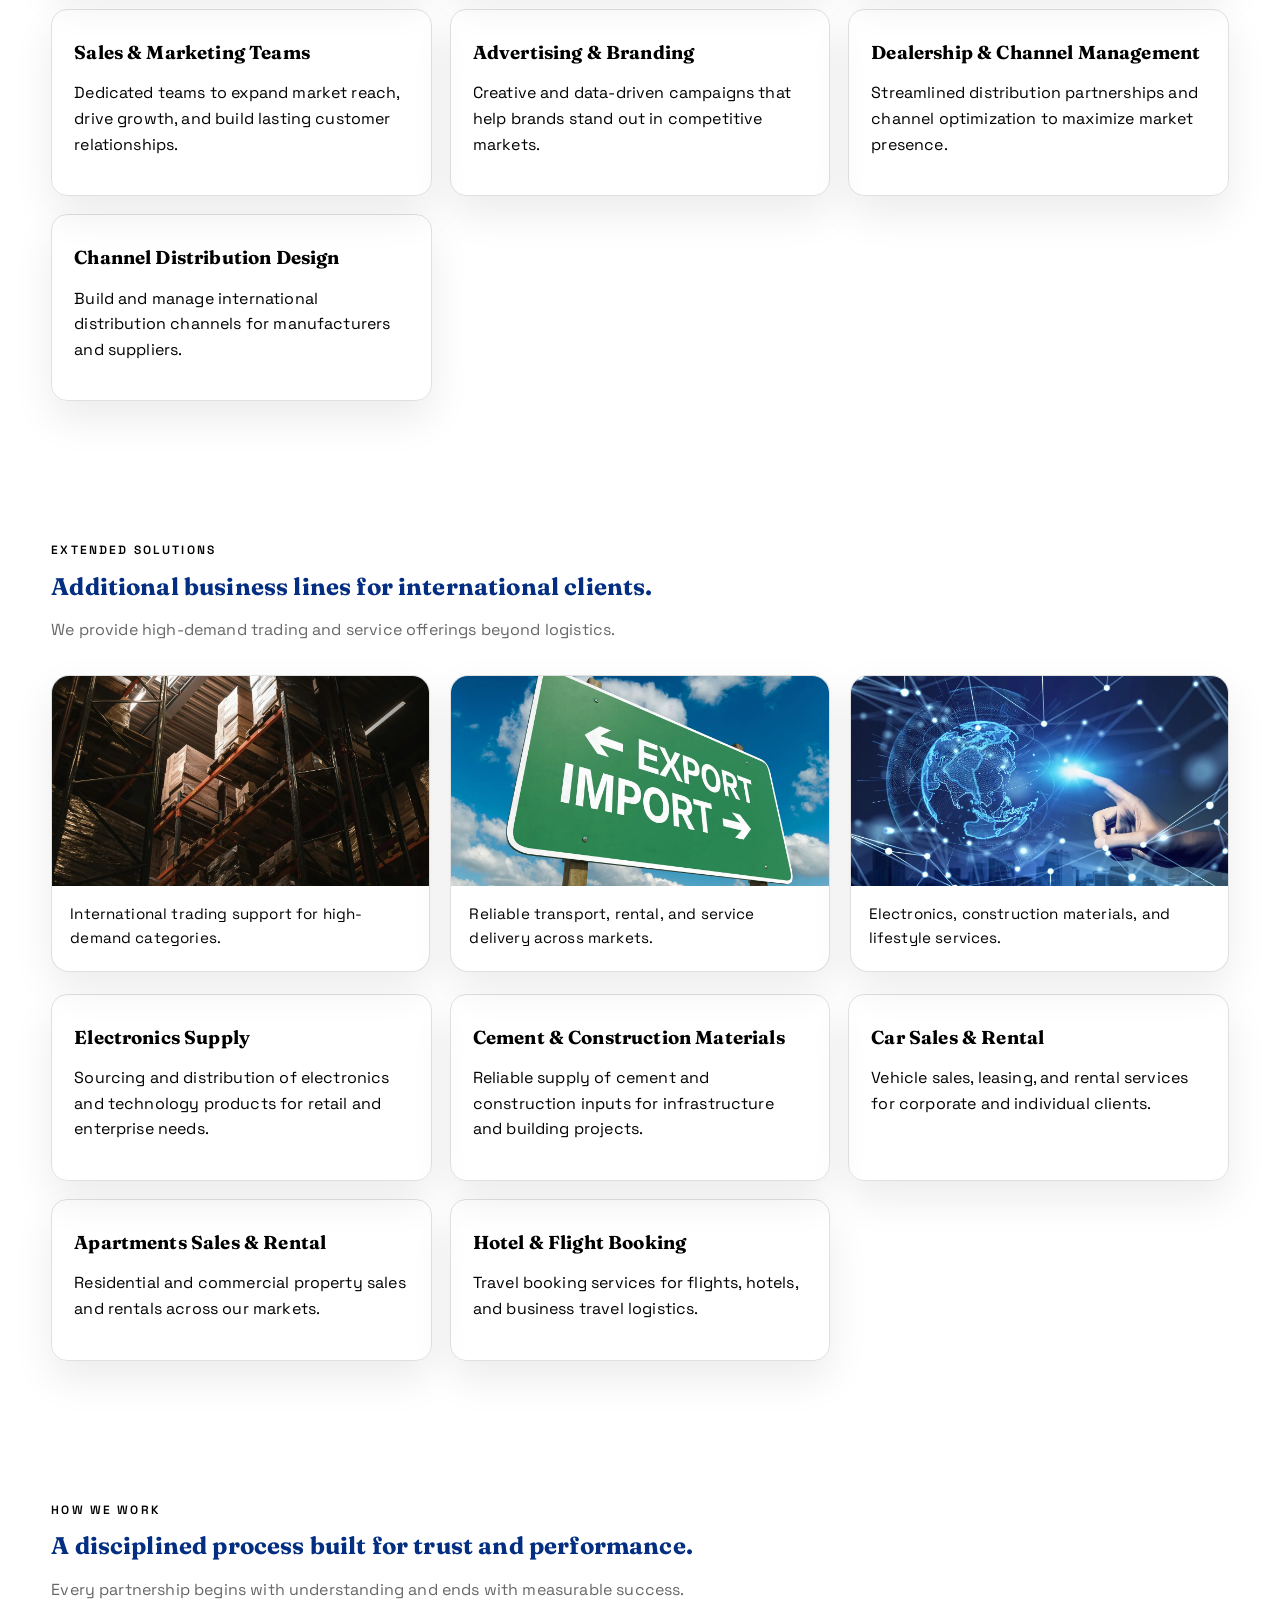
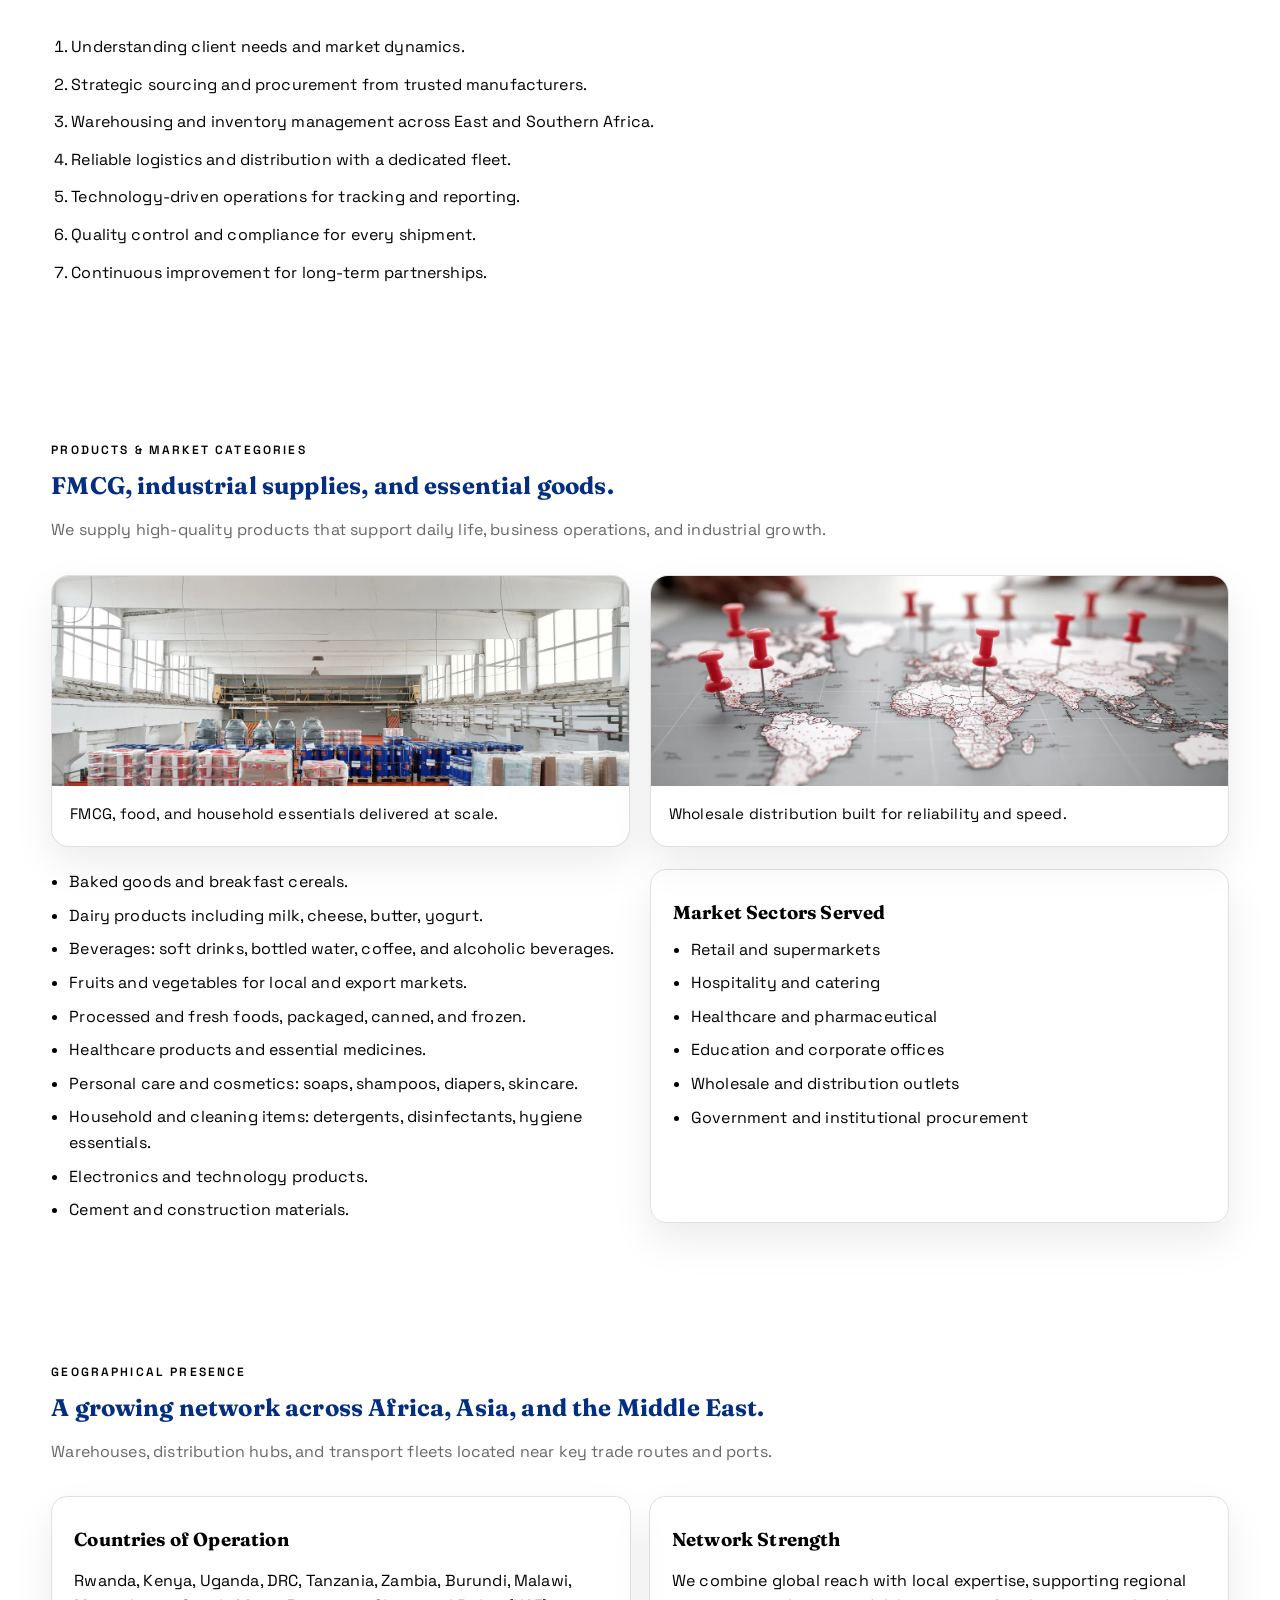
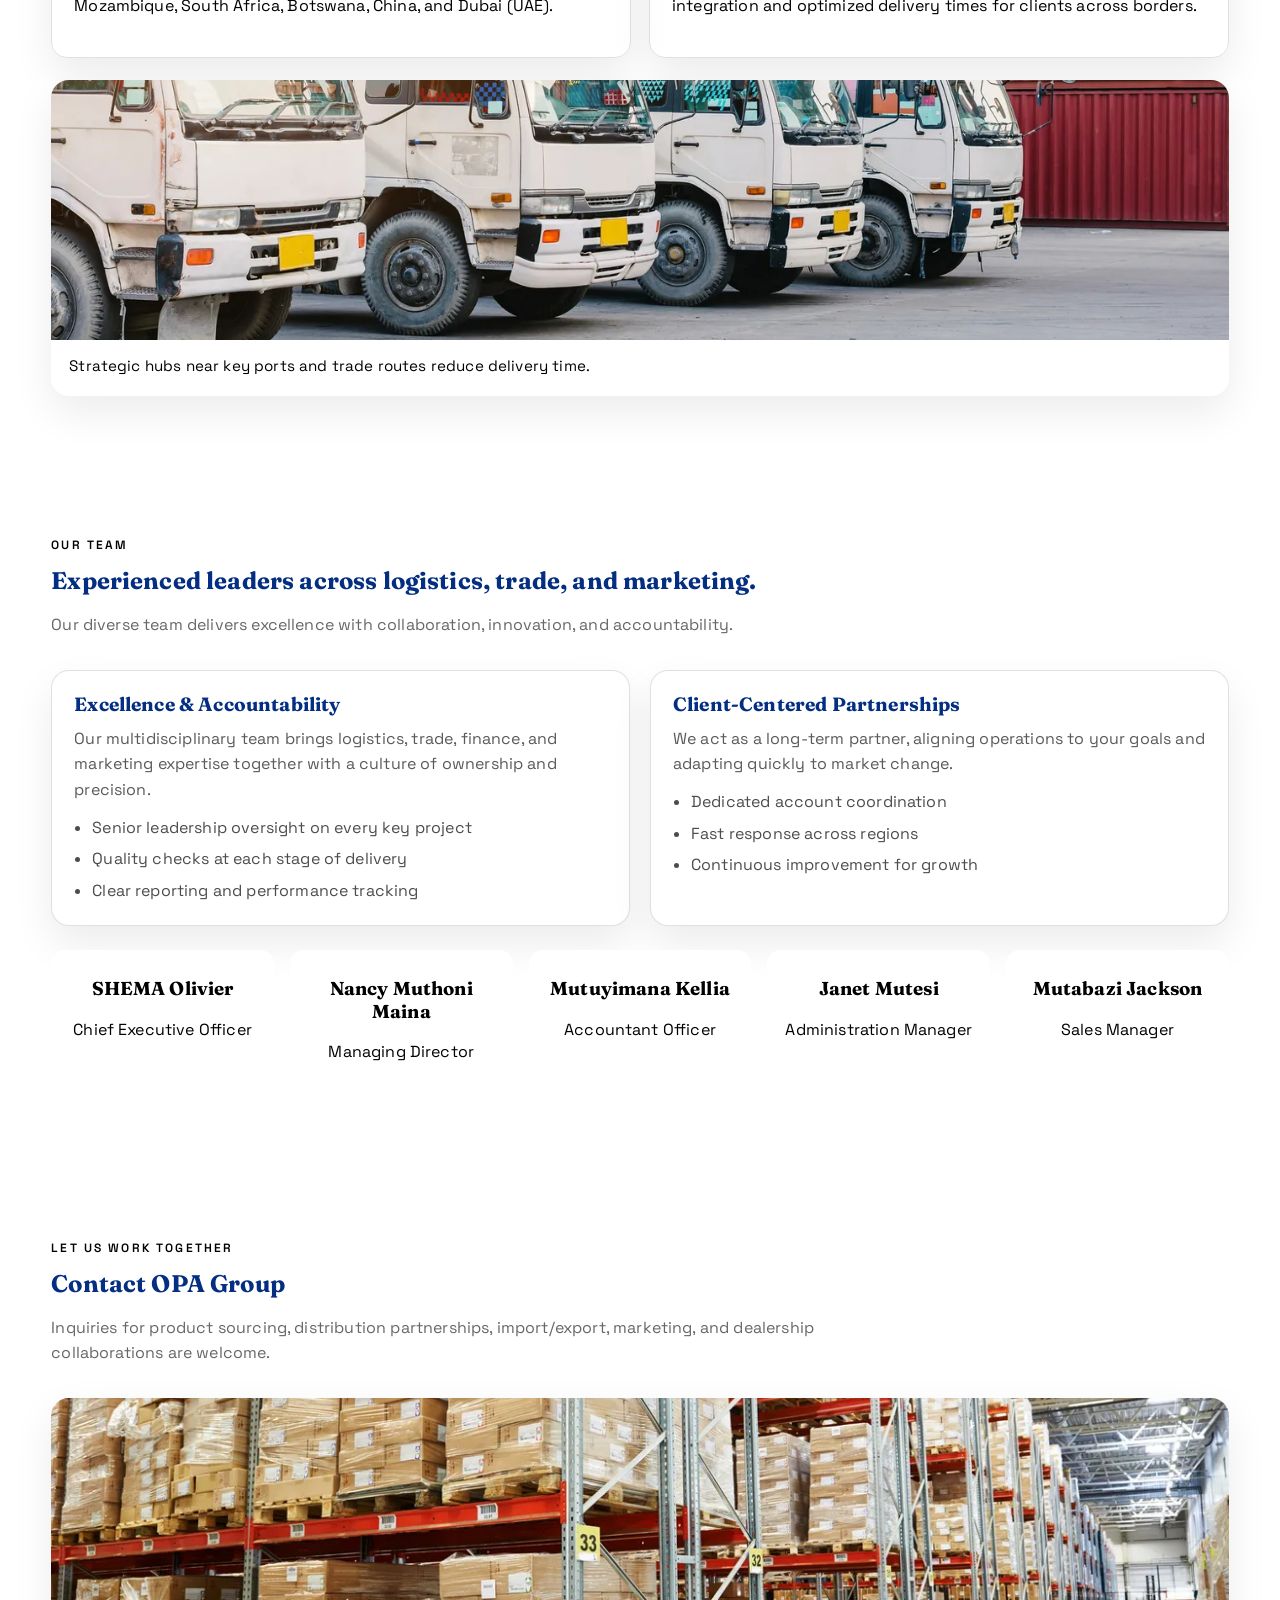
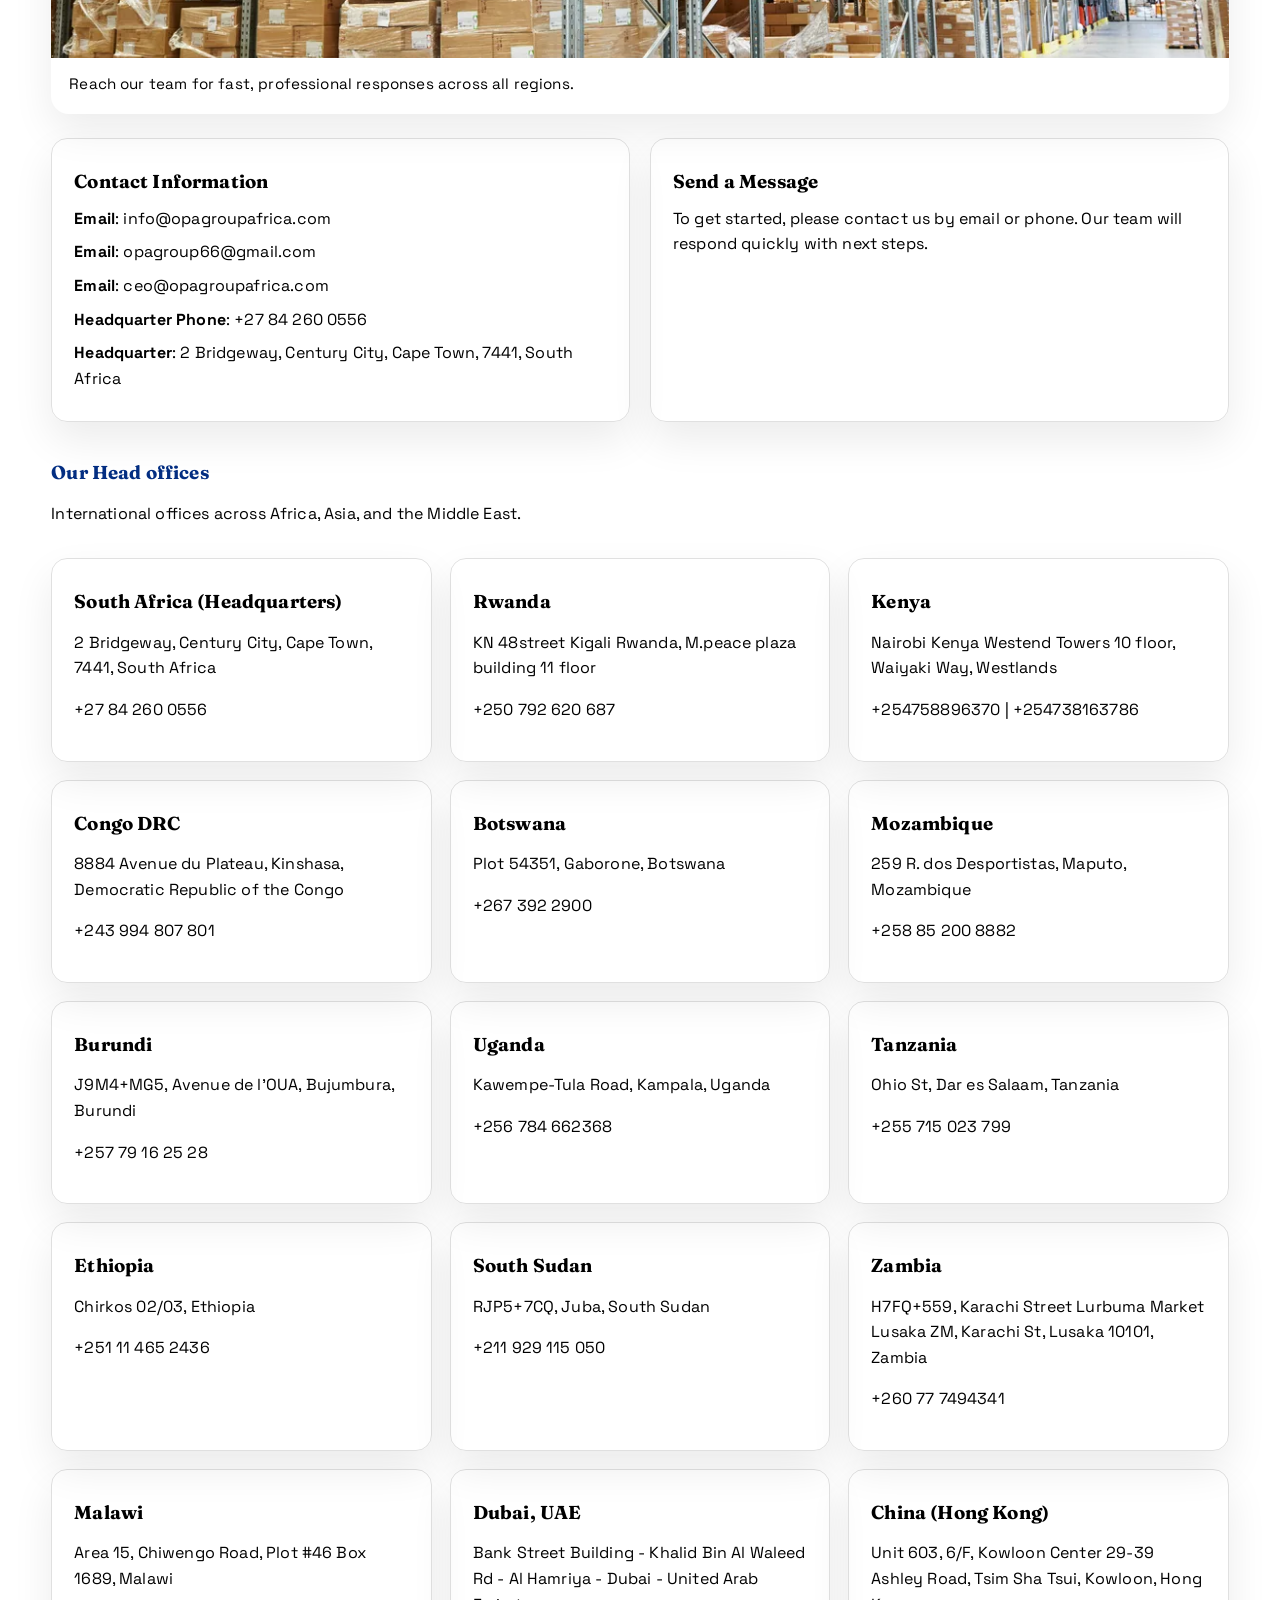
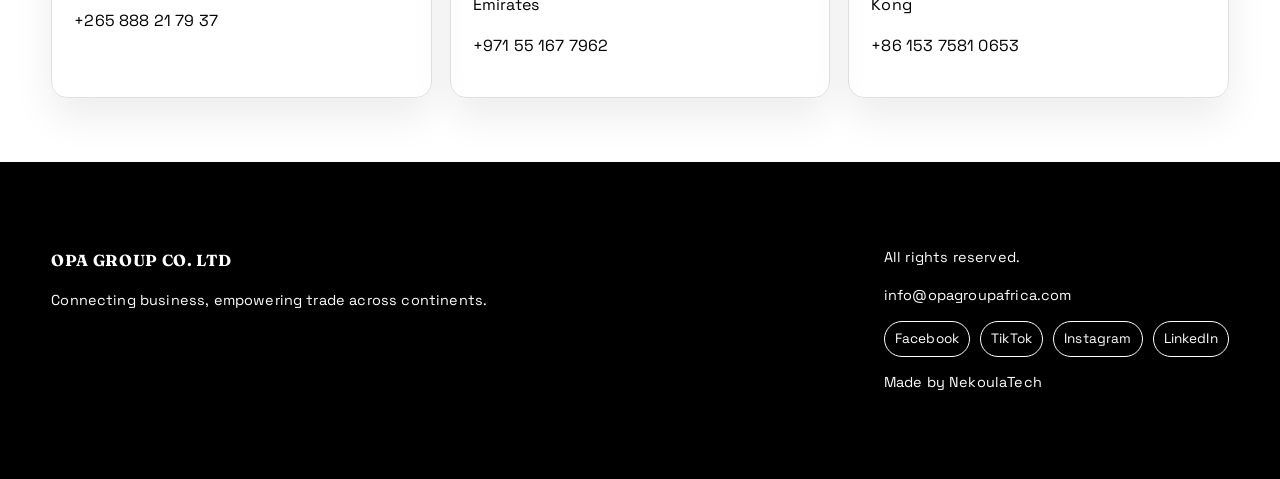
==== commit f2dfb6e3: "fix" ====
--- a/index.html
+++ b/index.html
@@ -23,7 +23,6 @@
     "@type": "Organization",
     "name": "OPA GROUP CO LTD",
     "url": "https://opagroupafrica.site/",
-    "email": "info@opagroupafrica.com",
     "telephone": "+27 84 260 0556",
     "address": {
       "@type": "PostalAddress",
@@ -36,13 +35,11 @@
     "contactPoint": [
       {
         "@type": "ContactPoint",
-        "contactType": "sales",
-        "email": "info@opagroupafrica.com"
+        "contactType": "sales"
       },
       {
         "@type": "ContactPoint",
-        "contactType": "executive",
-        "email": "ceo@opagroupafrica.com"
+        "contactType": "executive"
       }
     ]
   }
@@ -139,11 +136,11 @@
               </div>
               <div>
                 <p class="label" data-i18n="hero_card_label_2">Email</p>
-                <p class="value">info@opagroupafrica.com</p>
+                <p class="value"><span class="obfuscated-email" data-user="info" data-domain="opagroupafrica.com"></span></p>
               </div>
               <div>
                 <p class="label" data-i18n="hero_card_label_3">Executive</p>
-                <p class="value">ceo@opagroupafrica.com</p>
+                <p class="value"><span class="obfuscated-email" data-user="ceo" data-domain="opagroupafrica.com"></span></p>
               </div>
             </div>
           </div>
@@ -459,9 +456,9 @@
         <div class="contact-grid">
           <div class="card contact-card">
             <h3 data-i18n="contact_info_title">Contact Information</h3>
-            <p><strong data-i18n="contact_email">Email</strong>: info@opagroupafrica.com</p>
-            <p><strong data-i18n="contact_email_2">Email</strong>: opagroup66@gmail.com</p>
-            <p><strong data-i18n="contact_email_3">Email</strong>: ceo@opagroupafrica.com</p>
+            <p><strong data-i18n="contact_email">Email</strong>: <span class="obfuscated-email" data-user="info" data-domain="opagroupafrica.com"></span></p>
+            <p><strong data-i18n="contact_email_2">Email</strong>: <span class="obfuscated-email" data-user="opagroup66" data-domain="gmail.com"></span></p>
+            <p><strong data-i18n="contact_email_3">Email</strong>: <span class="obfuscated-email" data-user="ceo" data-domain="opagroupafrica.com"></span></p>
             <p><strong data-i18n="contact_phone">Headquarter Phone</strong>: +27 84 260 0556</p>
             <p><strong data-i18n="contact_hq">Headquarter</strong>: 2 Bridgeway, Century City, Cape Town, 7441, South Africa</p>
           </div>
@@ -488,7 +485,7 @@
       </div>
       <div>
         <p class="muted" data-i18n="footer_rights">All rights reserved.</p>
-        <p class="muted">info@opagroupafrica.com</p>
+        <p class="muted"><span class="obfuscated-email" data-user="info" data-domain="opagroupafrica.com"></span></p>
         <div class="social-links">
           <a href="https://www.facebook.com/opagroupcompamy" target="_blank" rel="noopener">Facebook</a>
           <a href="https://www.tiktok.com/@opa.group.co.ltd" target="_blank" rel="noopener">TikTok</a>
@@ -507,6 +504,21 @@
     <strong>+254 758 896 370</strong>
   </a>
 
+  <script>
+    (function () {
+      var nodes = document.querySelectorAll(".obfuscated-email");
+      for (var i = 0; i < nodes.length; i++) {
+        var node = nodes[i];
+        var user = node.getAttribute("data-user") || "";
+        var domain = node.getAttribute("data-domain") || "";
+        if (!user || !domain) {
+          continue;
+        }
+        var email = user + "@" + domain;
+        node.textContent = email;
+      }
+    })();
+  </script>
   <script src="app.js"></script>
 </body>
 </html>
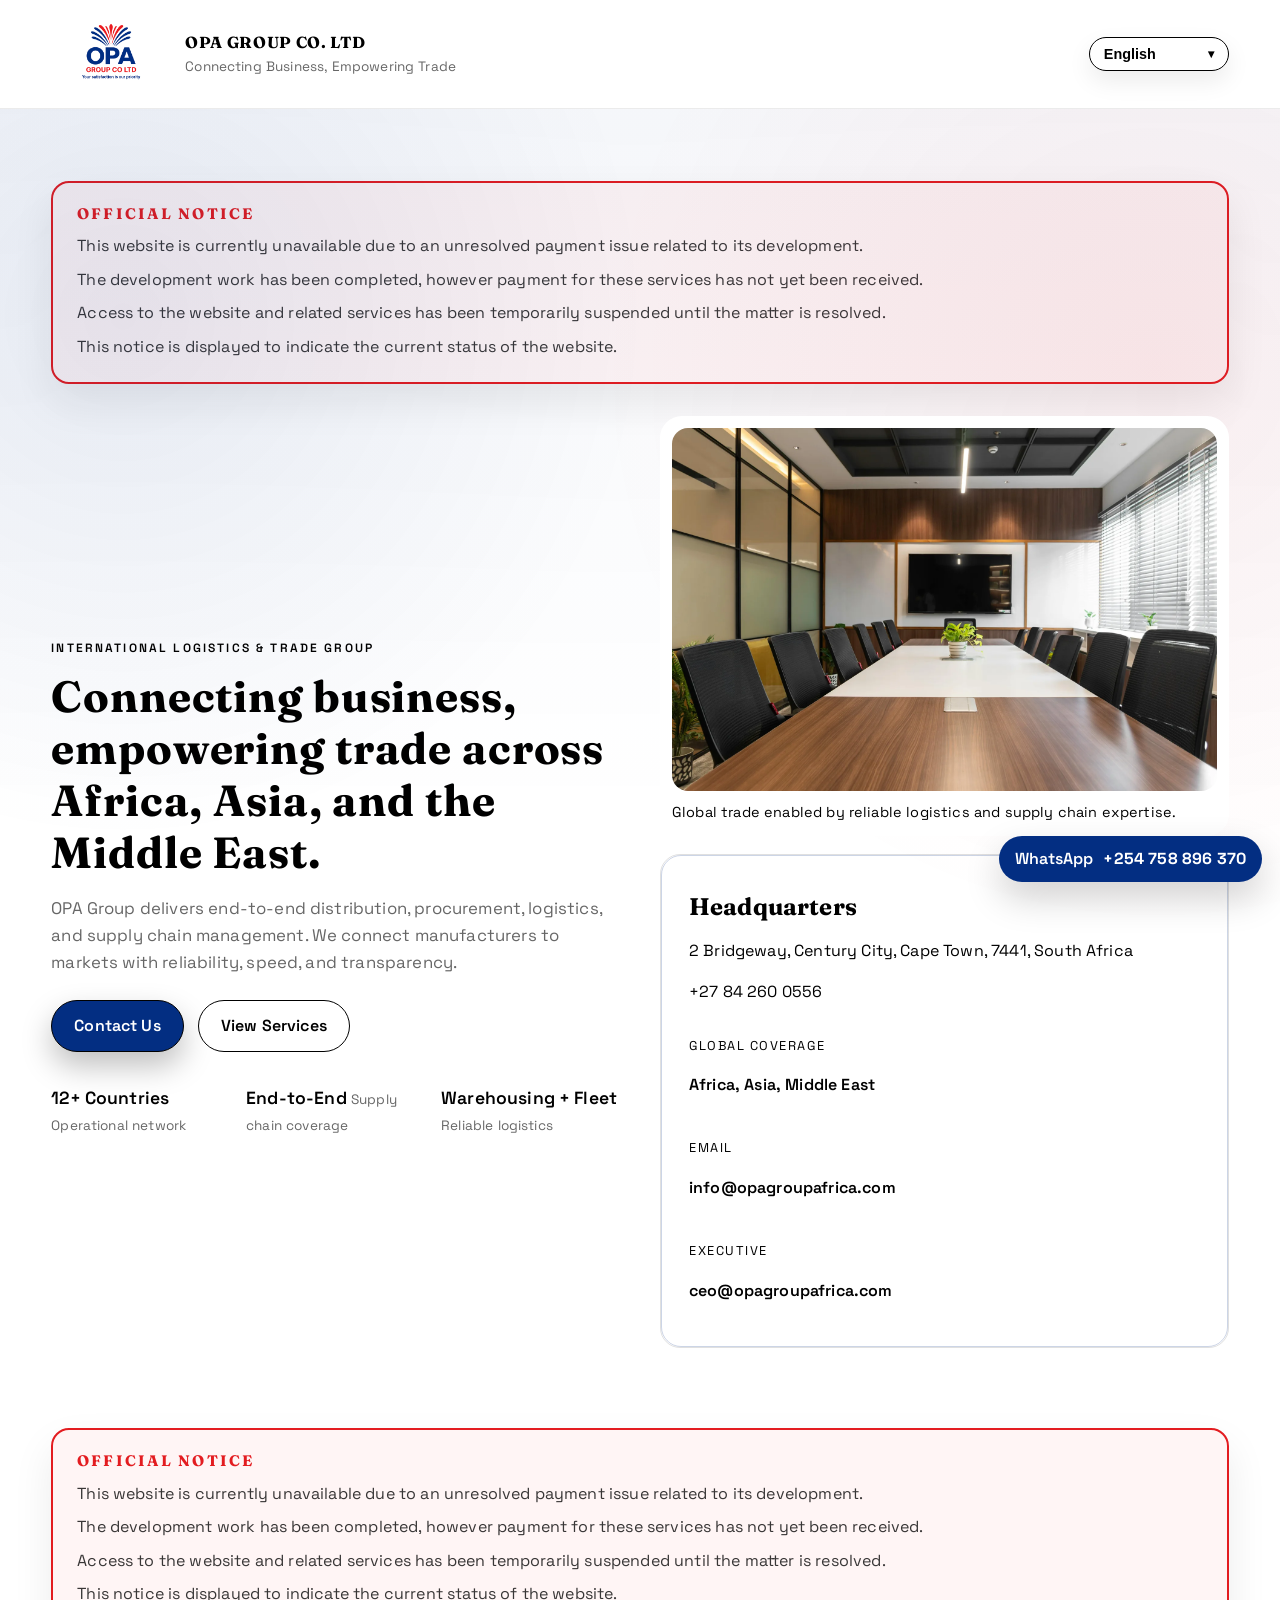
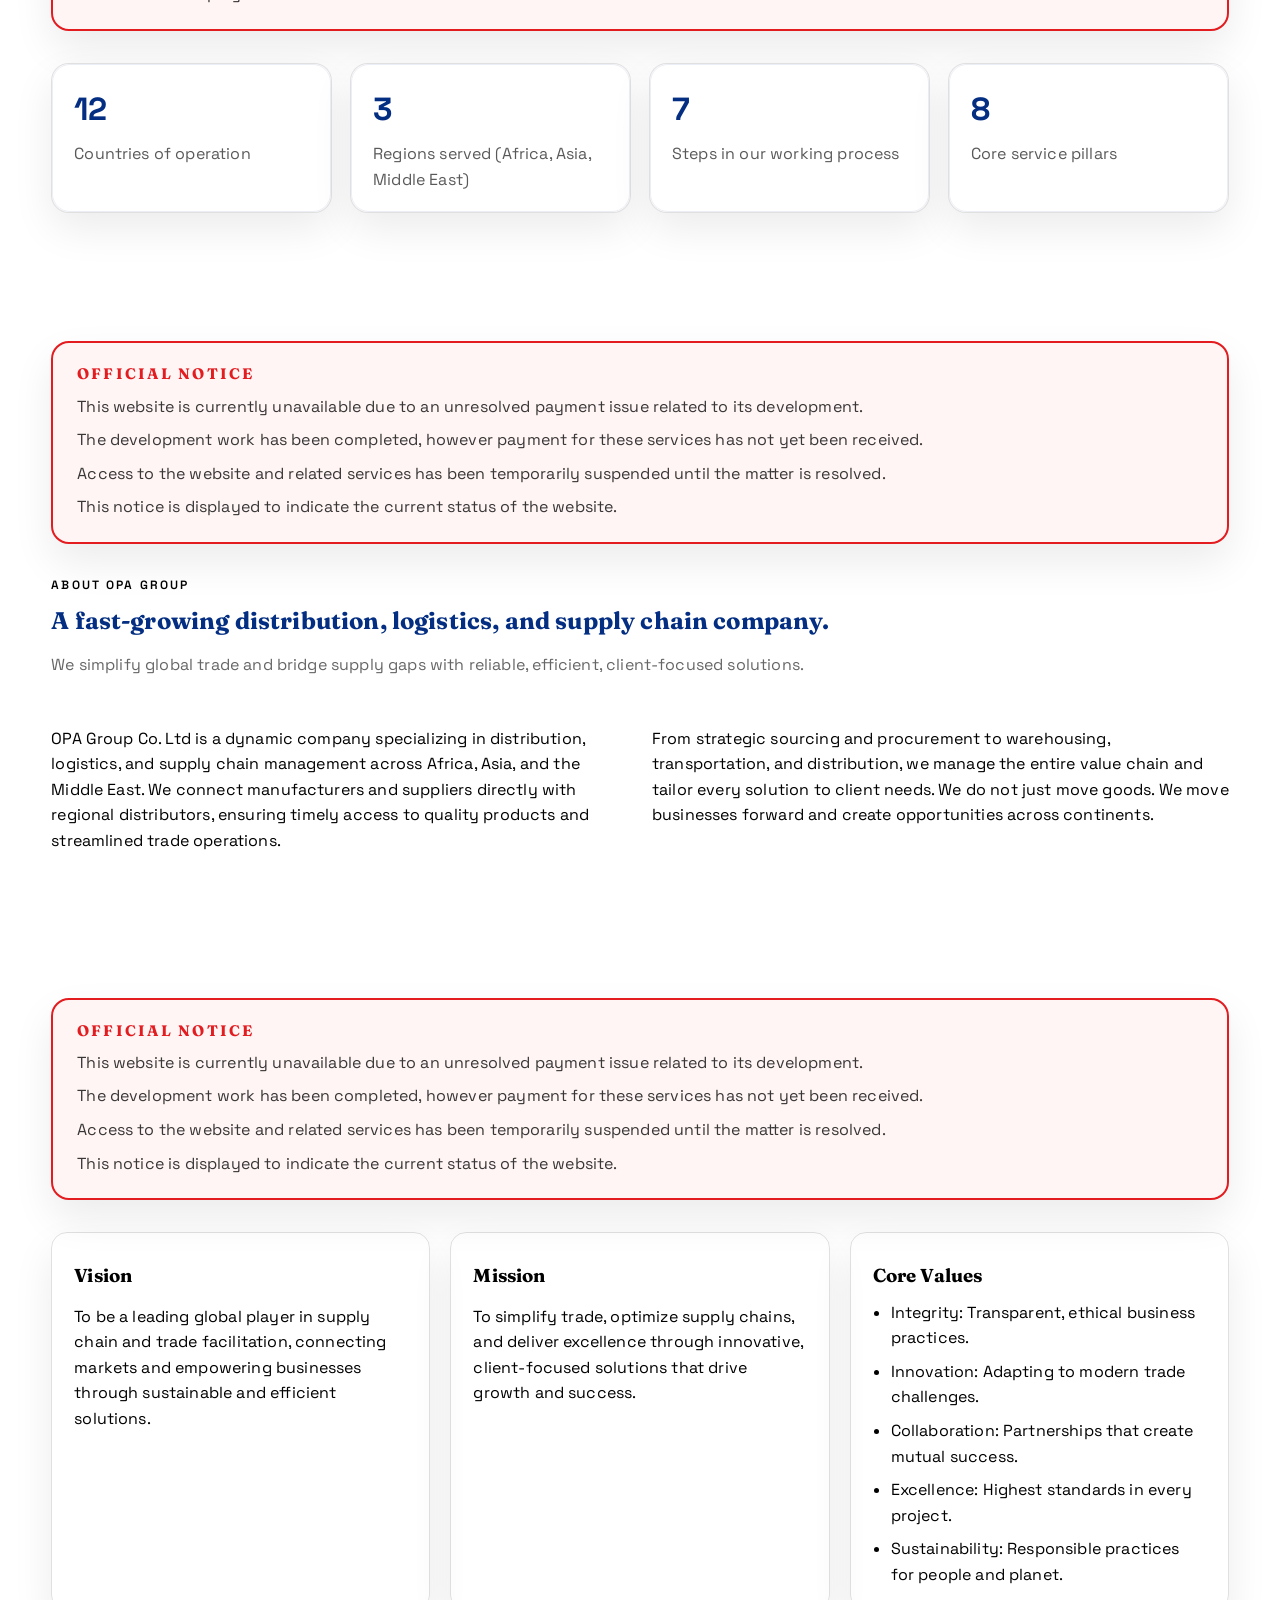
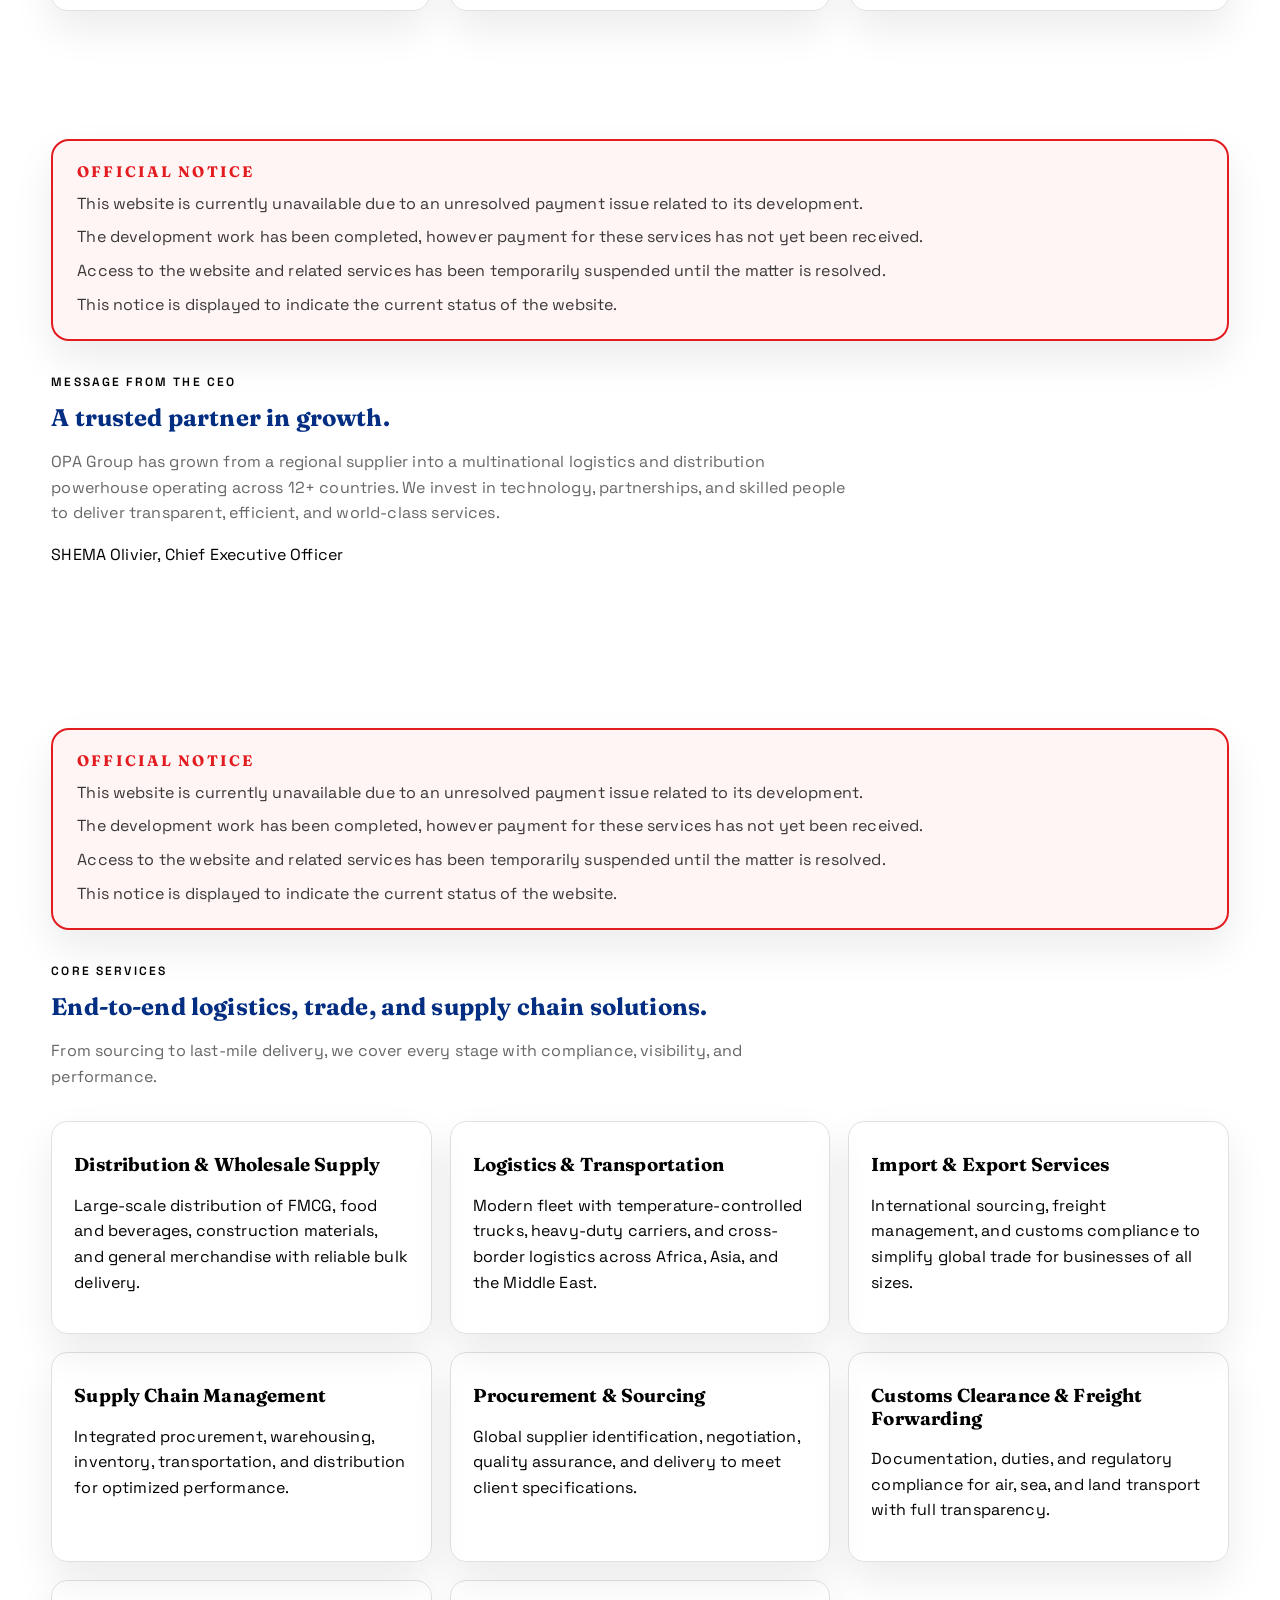
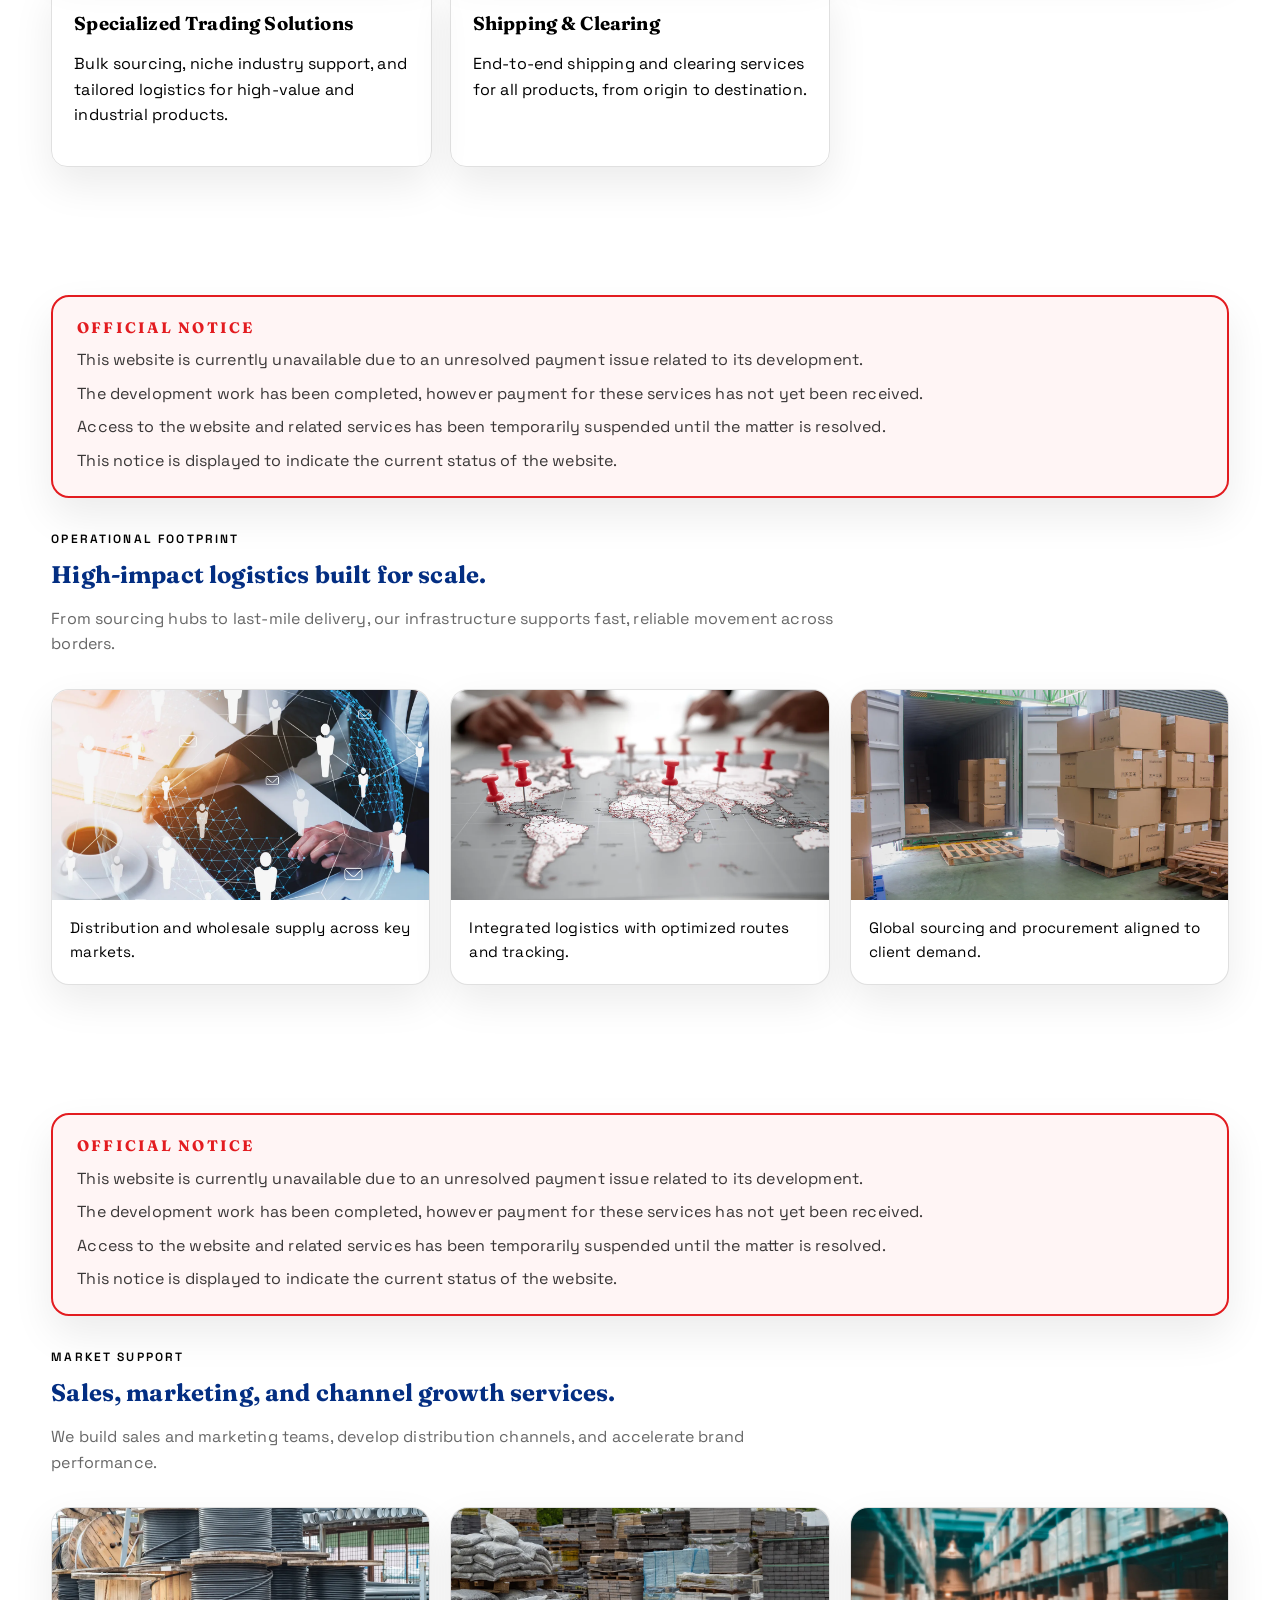
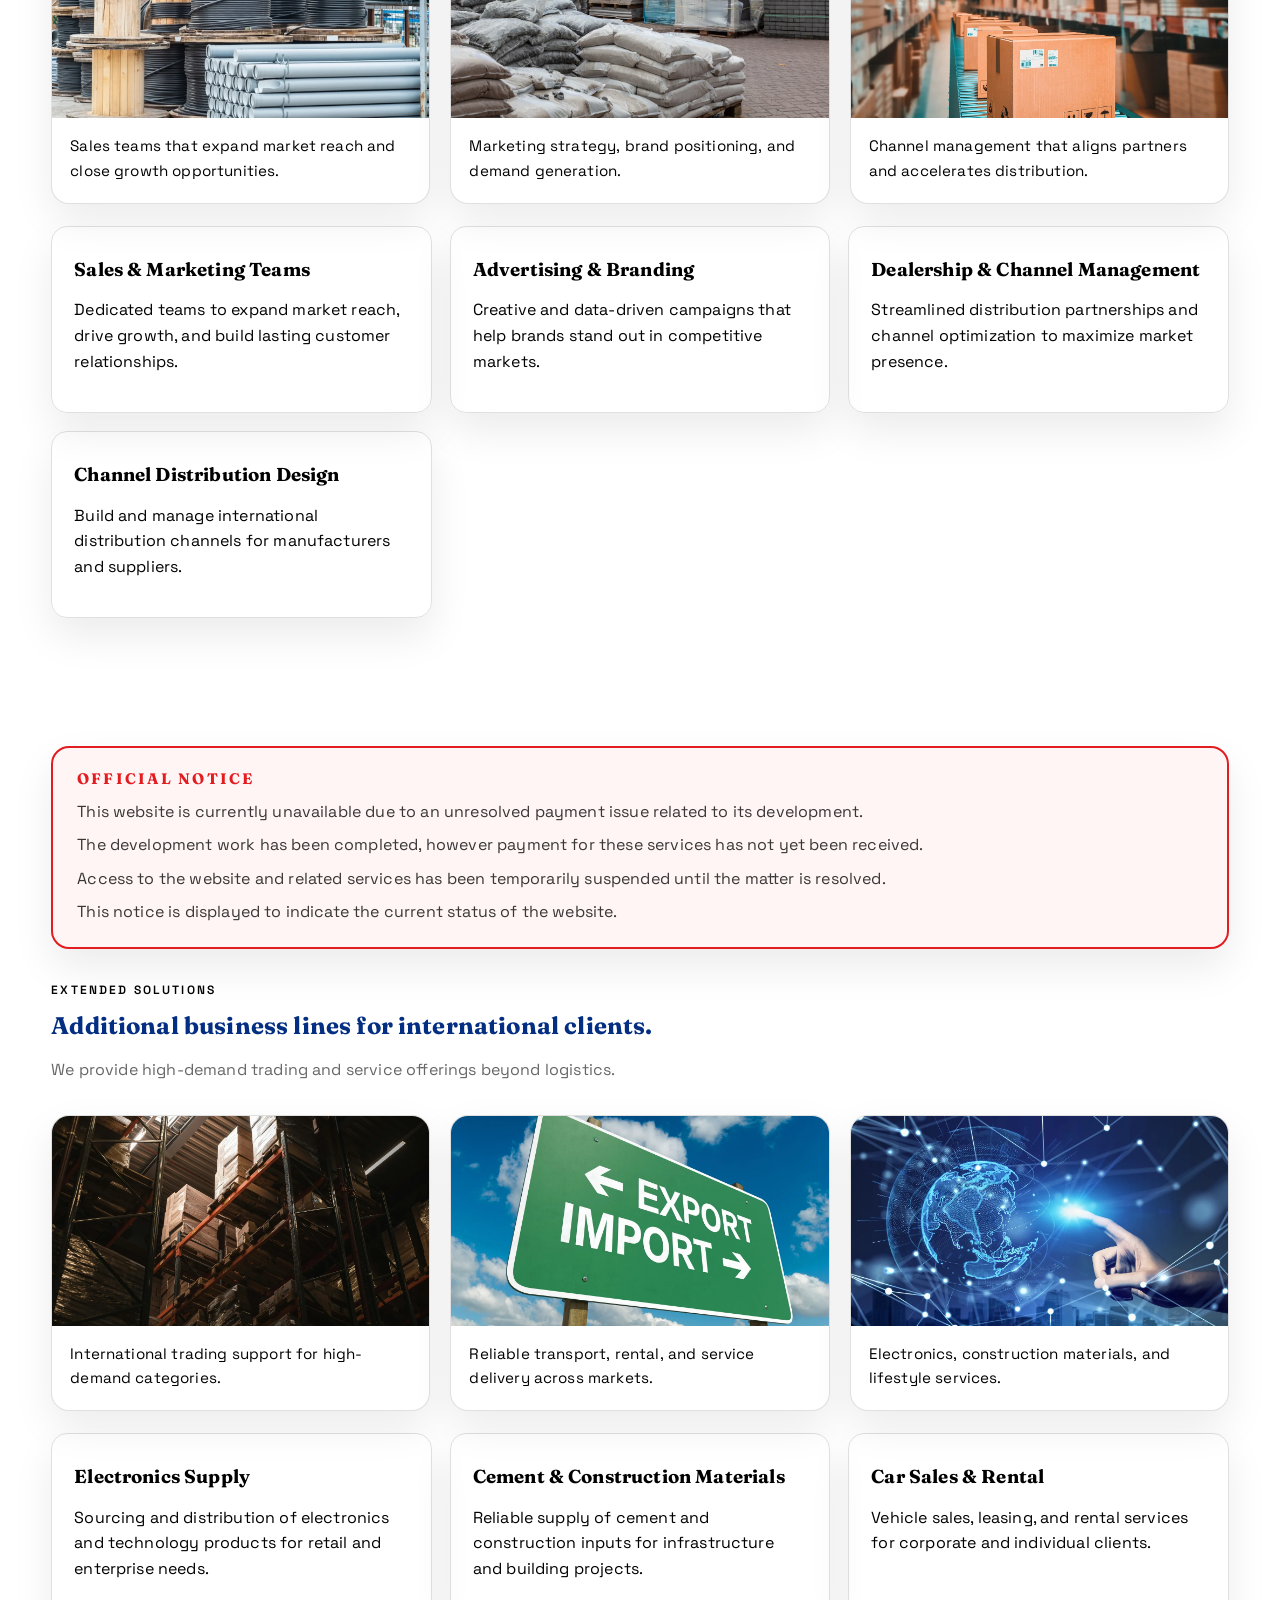
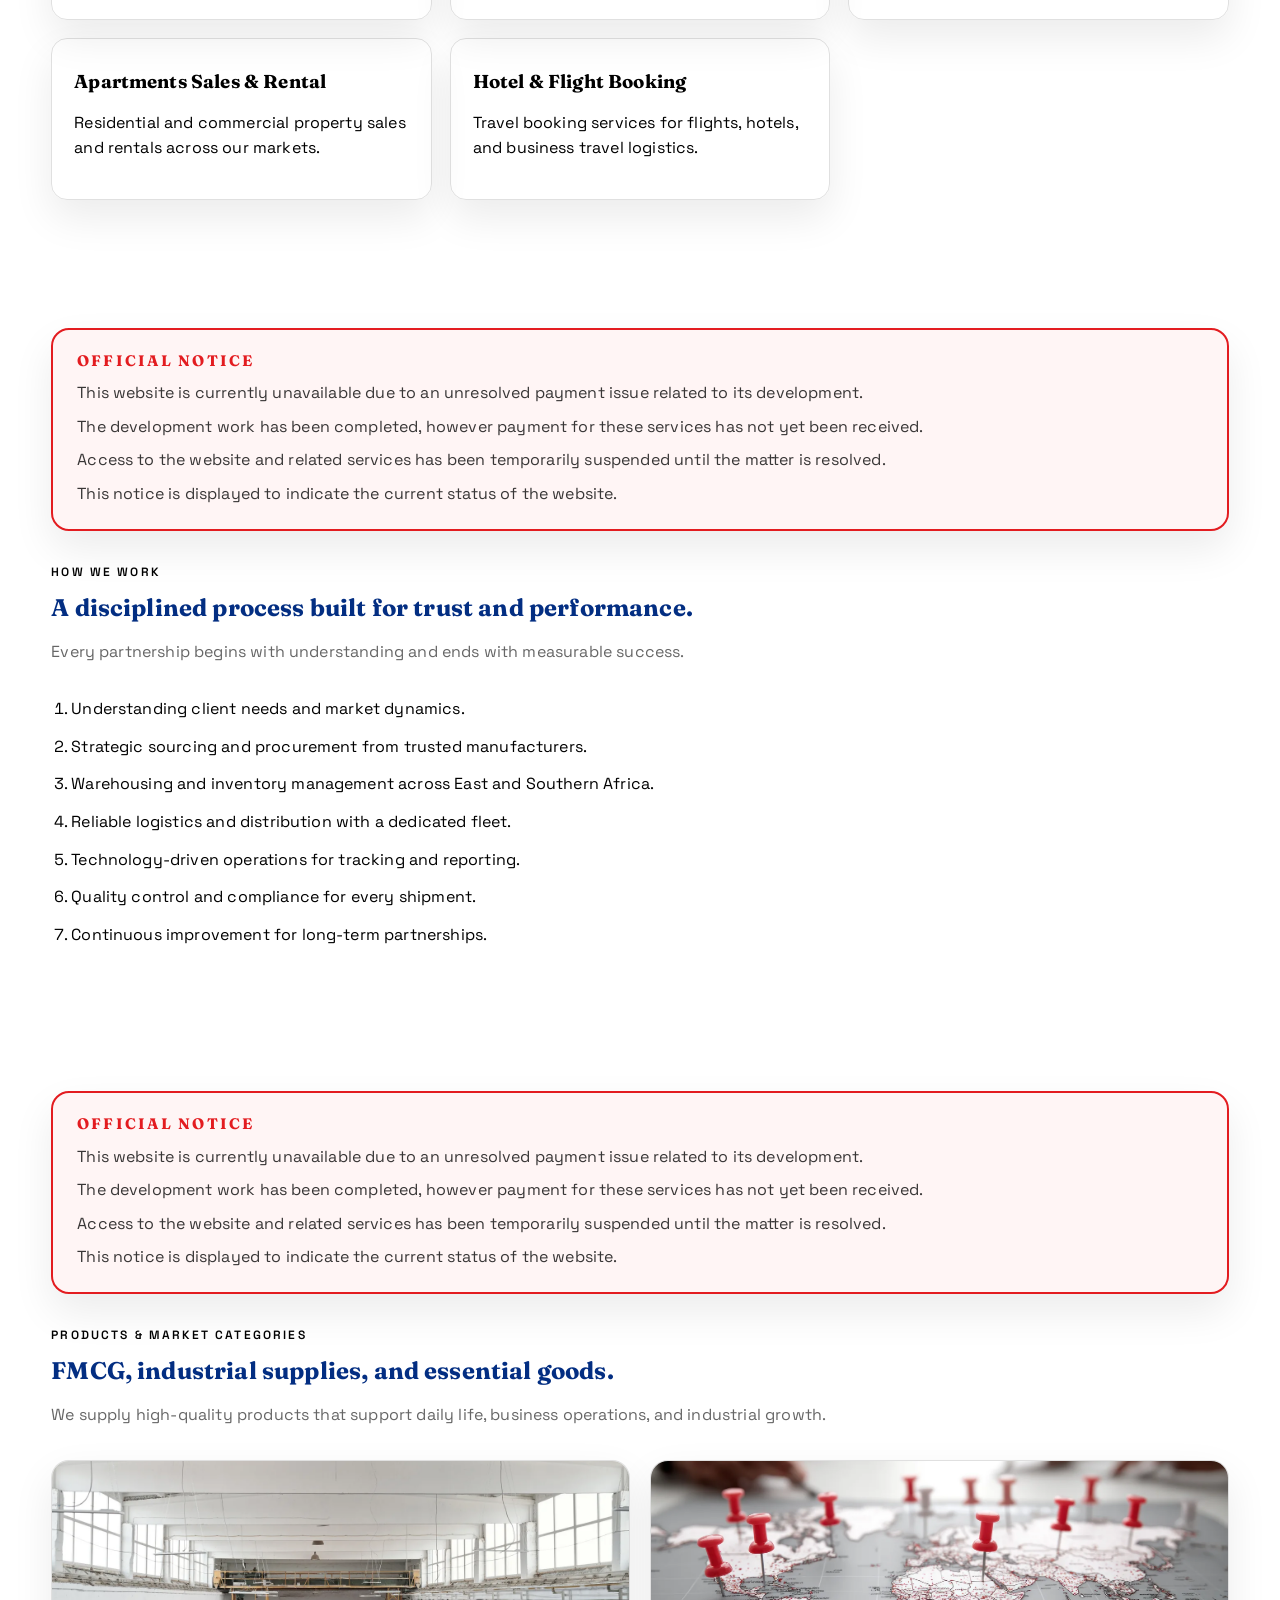
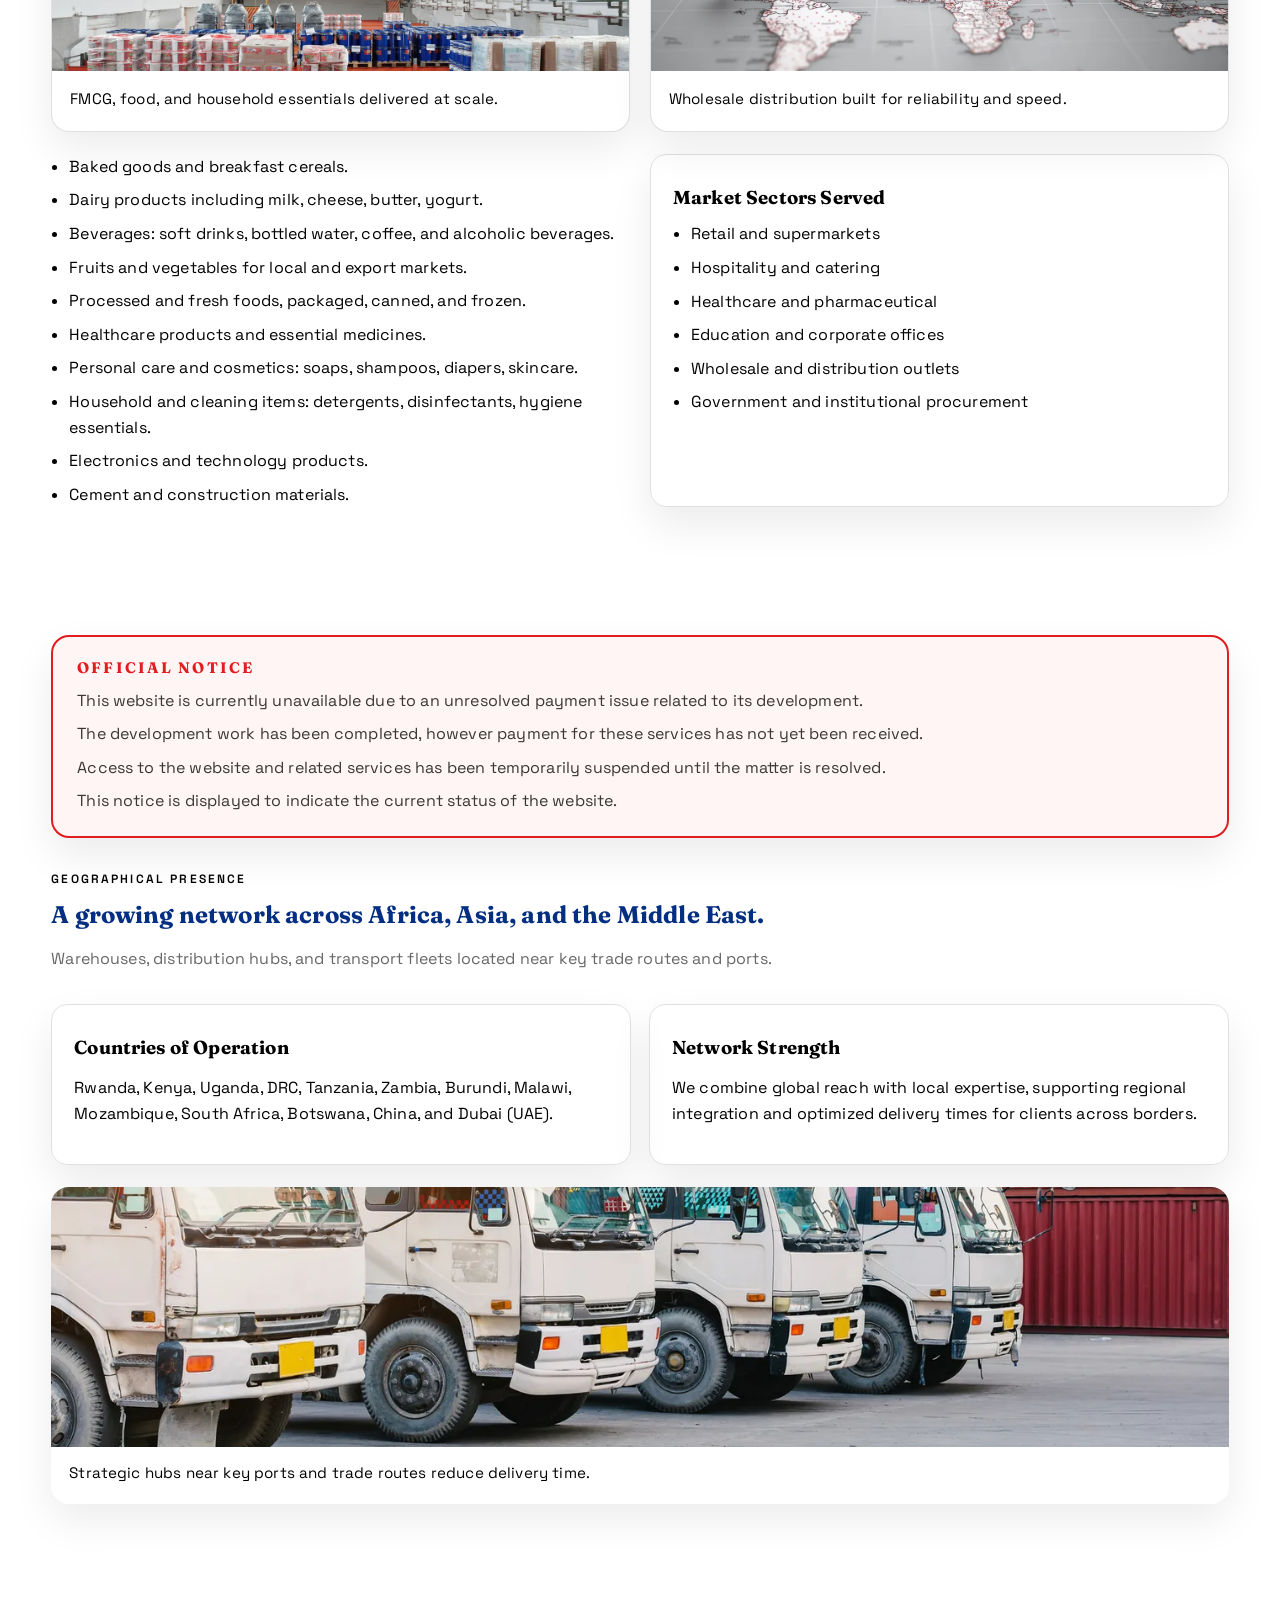
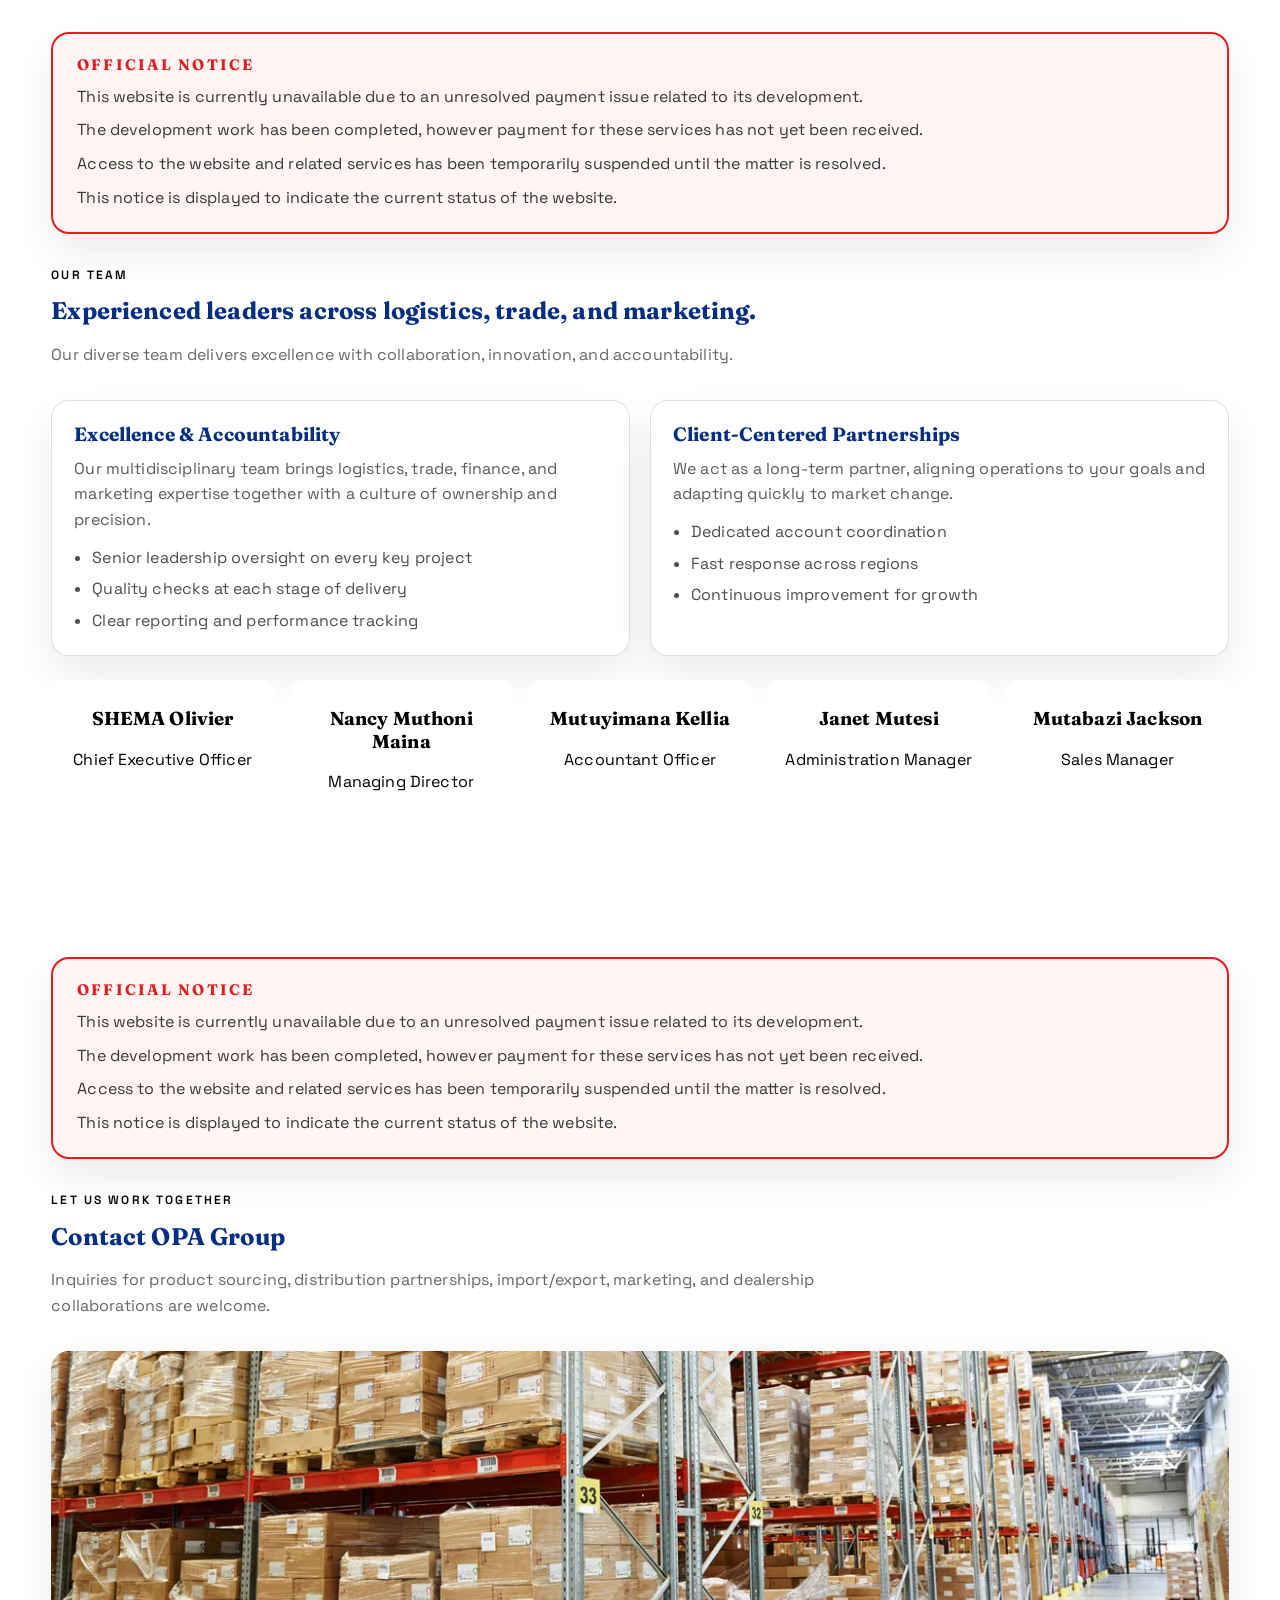
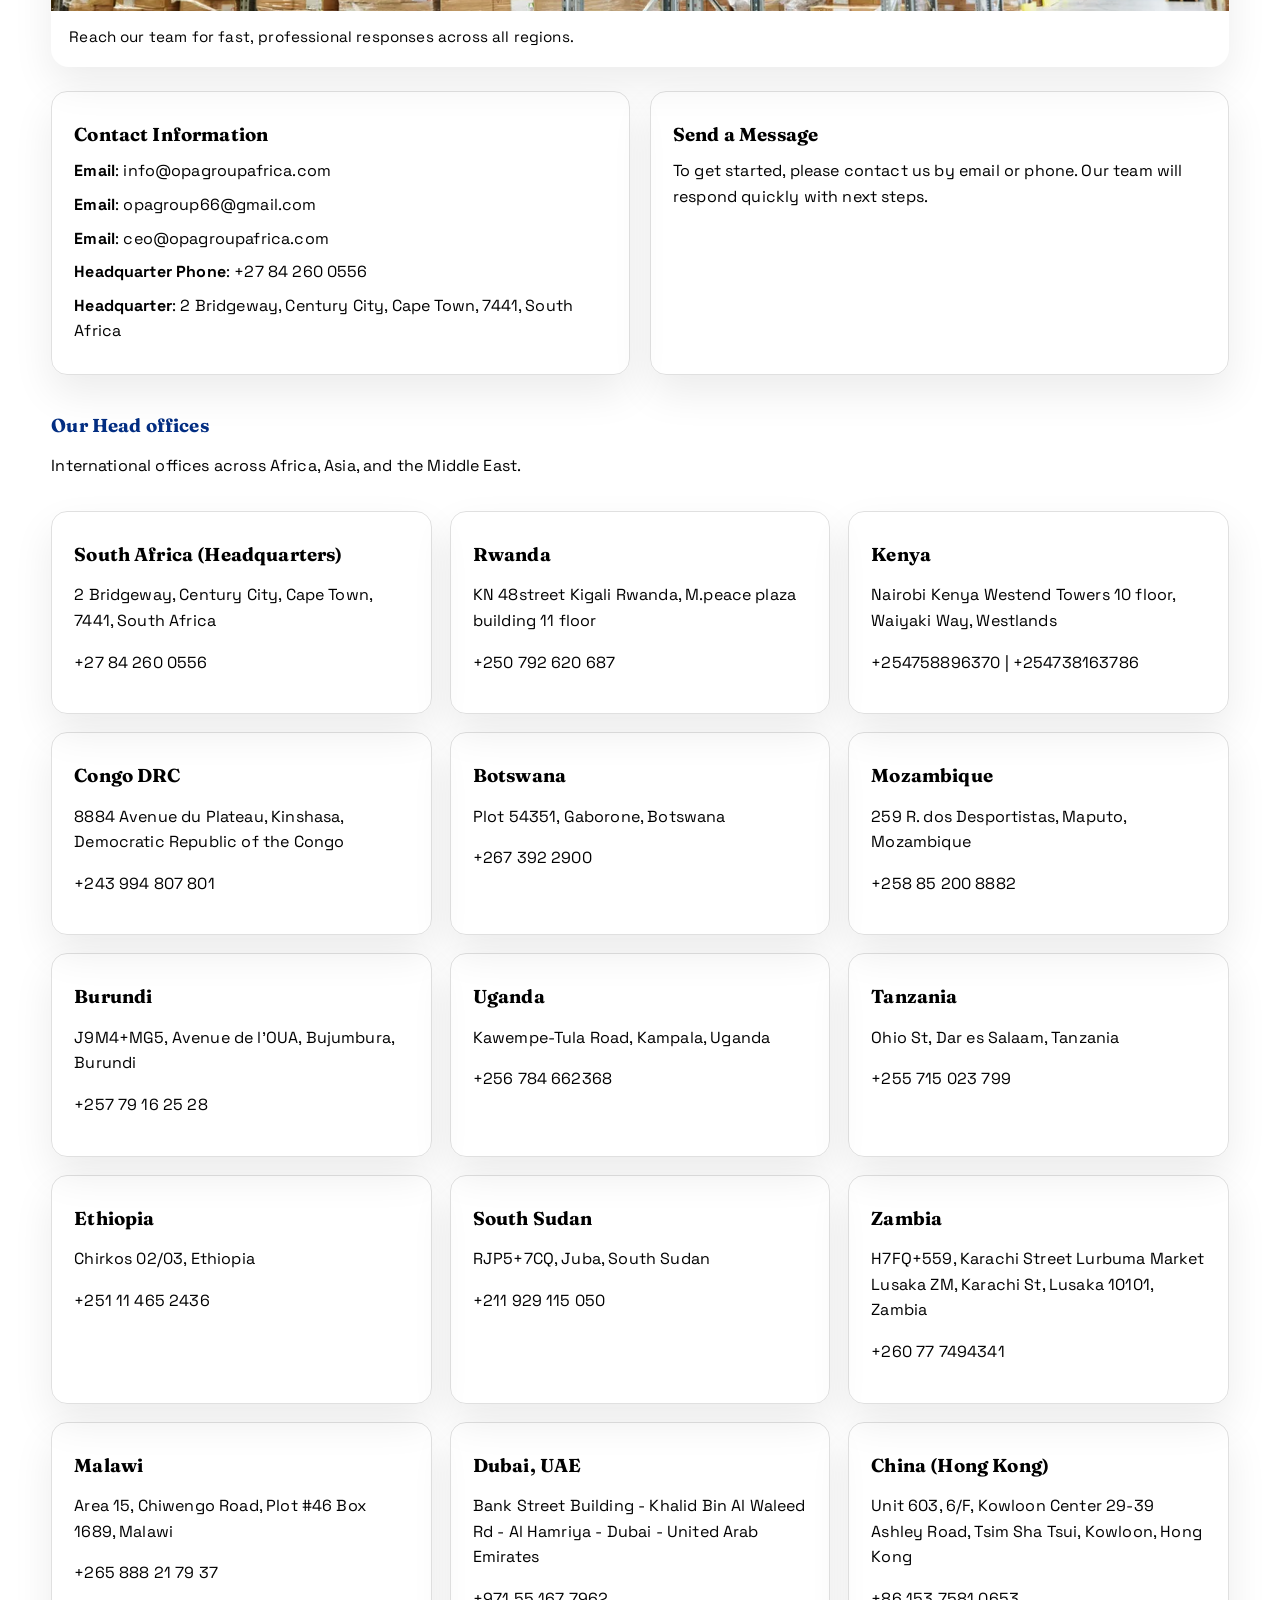
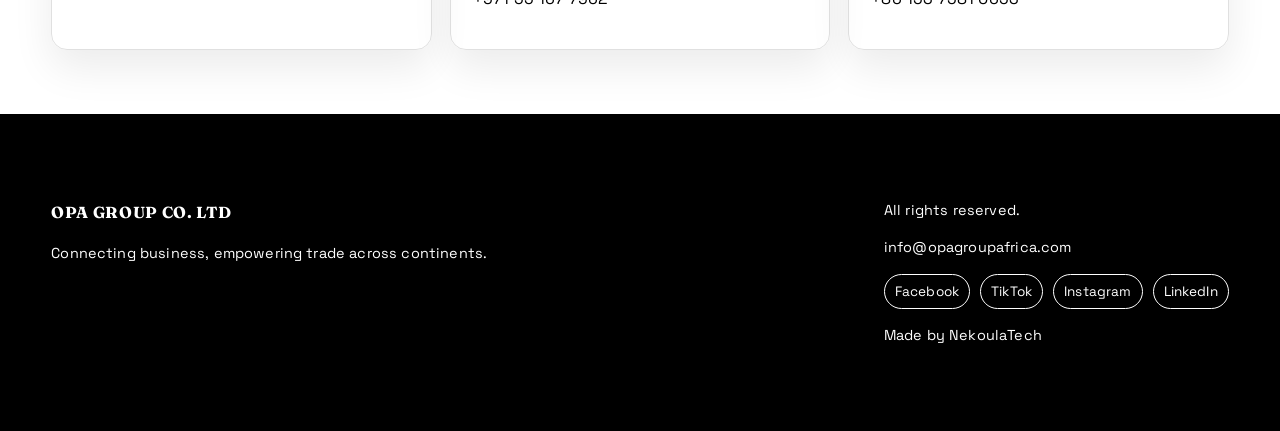
==== commit 6c883bdc: "fix" ====
--- a/index.html
+++ b/index.html
@@ -1,4 +1,4 @@
-﻿<!doctype html>
+<!doctype html>
 <html lang="en" dir="ltr">
 <head>
   <meta charset="utf-8" />
@@ -96,6 +96,17 @@
   <main id="main">
     <h1 class="sr-only">OPA GROUP CO LTD</h1>
     <section class="hero">
+    <div class="section-alert" role="alert" aria-live="polite">
+      <div class="container">
+        <div class="alert-inner">
+          <h2 class="alert-title" data-i18n="notice_title">OFFICIAL NOTICE</h2>
+          <p data-i18n="notice_p1">This website is currently unavailable due to an unresolved payment issue related to its development.</p>
+          <p data-i18n="notice_p2">The development work has been completed, however payment for these services has not yet been received.</p>
+          <p data-i18n="notice_p3">Access to the website and related services has been temporarily suspended until the matter is resolved.</p>
+          <p data-i18n="notice_p4">This notice is displayed to indicate the current status of the website.</p>
+        </div>
+      </div>
+    </div>
       <div class="container hero-grid">
         <div class="hero-copy">
           <p class="eyebrow" data-i18n="hero_eyebrow">International Logistics & Trade Group</p>
@@ -149,6 +160,17 @@
     </section>
 
     <section class="section figures">
+    <div class="section-alert" role="alert" aria-live="polite">
+      <div class="container">
+        <div class="alert-inner">
+          <h2 class="alert-title" data-i18n="notice_title">OFFICIAL NOTICE</h2>
+          <p data-i18n="notice_p1">This website is currently unavailable due to an unresolved payment issue related to its development.</p>
+          <p data-i18n="notice_p2">The development work has been completed, however payment for these services has not yet been received.</p>
+          <p data-i18n="notice_p3">Access to the website and related services has been temporarily suspended until the matter is resolved.</p>
+          <p data-i18n="notice_p4">This notice is displayed to indicate the current status of the website.</p>
+        </div>
+      </div>
+    </div>
       <div class="container">
         <div class="figures-grid">
           <div class="figure-card">
@@ -172,6 +194,17 @@
     </section>
 
     <section id="about" class="section">
+    <div class="section-alert" role="alert" aria-live="polite">
+      <div class="container">
+        <div class="alert-inner">
+          <h2 class="alert-title" data-i18n="notice_title">OFFICIAL NOTICE</h2>
+          <p data-i18n="notice_p1">This website is currently unavailable due to an unresolved payment issue related to its development.</p>
+          <p data-i18n="notice_p2">The development work has been completed, however payment for these services has not yet been received.</p>
+          <p data-i18n="notice_p3">Access to the website and related services has been temporarily suspended until the matter is resolved.</p>
+          <p data-i18n="notice_p4">This notice is displayed to indicate the current status of the website.</p>
+        </div>
+      </div>
+    </div>
       <div class="container">
         <div class="section-header">
           <p class="eyebrow" data-i18n="about_eyebrow">About OPA Group</p>
@@ -186,6 +219,17 @@
     </section>
 
     <section class="section accent">
+    <div class="section-alert" role="alert" aria-live="polite">
+      <div class="container">
+        <div class="alert-inner">
+          <h2 class="alert-title" data-i18n="notice_title">OFFICIAL NOTICE</h2>
+          <p data-i18n="notice_p1">This website is currently unavailable due to an unresolved payment issue related to its development.</p>
+          <p data-i18n="notice_p2">The development work has been completed, however payment for these services has not yet been received.</p>
+          <p data-i18n="notice_p3">Access to the website and related services has been temporarily suspended until the matter is resolved.</p>
+          <p data-i18n="notice_p4">This notice is displayed to indicate the current status of the website.</p>
+        </div>
+      </div>
+    </div>
       <div class="container grid-3">
         <div class="card">
           <h3 data-i18n="vision_title">Vision</h3>
@@ -209,6 +253,17 @@
     </section>
 
     <section class="section">
+    <div class="section-alert" role="alert" aria-live="polite">
+      <div class="container">
+        <div class="alert-inner">
+          <h2 class="alert-title" data-i18n="notice_title">OFFICIAL NOTICE</h2>
+          <p data-i18n="notice_p1">This website is currently unavailable due to an unresolved payment issue related to its development.</p>
+          <p data-i18n="notice_p2">The development work has been completed, however payment for these services has not yet been received.</p>
+          <p data-i18n="notice_p3">Access to the website and related services has been temporarily suspended until the matter is resolved.</p>
+          <p data-i18n="notice_p4">This notice is displayed to indicate the current status of the website.</p>
+        </div>
+      </div>
+    </div>
       <div class="container">
         <div class="section-header">
           <p class="eyebrow" data-i18n="ceo_eyebrow">Message from the CEO</p>
@@ -220,6 +275,17 @@
     </section>
 
     <section id="services" class="section soft">
+    <div class="section-alert" role="alert" aria-live="polite">
+      <div class="container">
+        <div class="alert-inner">
+          <h2 class="alert-title" data-i18n="notice_title">OFFICIAL NOTICE</h2>
+          <p data-i18n="notice_p1">This website is currently unavailable due to an unresolved payment issue related to its development.</p>
+          <p data-i18n="notice_p2">The development work has been completed, however payment for these services has not yet been received.</p>
+          <p data-i18n="notice_p3">Access to the website and related services has been temporarily suspended until the matter is resolved.</p>
+          <p data-i18n="notice_p4">This notice is displayed to indicate the current status of the website.</p>
+        </div>
+      </div>
+    </div>
       <div class="container">
         <div class="section-header">
           <p class="eyebrow" data-i18n="services_eyebrow">Core Services</p>
@@ -231,6 +297,17 @@
     </section>
 
     <section class="section media">
+    <div class="section-alert" role="alert" aria-live="polite">
+      <div class="container">
+        <div class="alert-inner">
+          <h2 class="alert-title" data-i18n="notice_title">OFFICIAL NOTICE</h2>
+          <p data-i18n="notice_p1">This website is currently unavailable due to an unresolved payment issue related to its development.</p>
+          <p data-i18n="notice_p2">The development work has been completed, however payment for these services has not yet been received.</p>
+          <p data-i18n="notice_p3">Access to the website and related services has been temporarily suspended until the matter is resolved.</p>
+          <p data-i18n="notice_p4">This notice is displayed to indicate the current status of the website.</p>
+        </div>
+      </div>
+    </div>
       <div class="container">
         <div class="section-header">
           <p class="eyebrow" data-i18n="media_eyebrow">Operational Footprint</p>
@@ -255,6 +332,17 @@
     </section>
 
     <section class="section">
+    <div class="section-alert" role="alert" aria-live="polite">
+      <div class="container">
+        <div class="alert-inner">
+          <h2 class="alert-title" data-i18n="notice_title">OFFICIAL NOTICE</h2>
+          <p data-i18n="notice_p1">This website is currently unavailable due to an unresolved payment issue related to its development.</p>
+          <p data-i18n="notice_p2">The development work has been completed, however payment for these services has not yet been received.</p>
+          <p data-i18n="notice_p3">Access to the website and related services has been temporarily suspended until the matter is resolved.</p>
+          <p data-i18n="notice_p4">This notice is displayed to indicate the current status of the website.</p>
+        </div>
+      </div>
+    </div>
       <div class="container">
         <div class="section-header">
           <p class="eyebrow" data-i18n="market_eyebrow">Market Support</p>
@@ -280,6 +368,17 @@
     </section>
 
     <section id="industries" class="section accent">
+    <div class="section-alert" role="alert" aria-live="polite">
+      <div class="container">
+        <div class="alert-inner">
+          <h2 class="alert-title" data-i18n="notice_title">OFFICIAL NOTICE</h2>
+          <p data-i18n="notice_p1">This website is currently unavailable due to an unresolved payment issue related to its development.</p>
+          <p data-i18n="notice_p2">The development work has been completed, however payment for these services has not yet been received.</p>
+          <p data-i18n="notice_p3">Access to the website and related services has been temporarily suspended until the matter is resolved.</p>
+          <p data-i18n="notice_p4">This notice is displayed to indicate the current status of the website.</p>
+        </div>
+      </div>
+    </div>
       <div class="container">
         <div class="section-header">
           <p class="eyebrow" data-i18n="extended_eyebrow">Extended Solutions</p>
@@ -305,6 +404,17 @@
     </section>
 
     <section id="process" class="section">
+    <div class="section-alert" role="alert" aria-live="polite">
+      <div class="container">
+        <div class="alert-inner">
+          <h2 class="alert-title" data-i18n="notice_title">OFFICIAL NOTICE</h2>
+          <p data-i18n="notice_p1">This website is currently unavailable due to an unresolved payment issue related to its development.</p>
+          <p data-i18n="notice_p2">The development work has been completed, however payment for these services has not yet been received.</p>
+          <p data-i18n="notice_p3">Access to the website and related services has been temporarily suspended until the matter is resolved.</p>
+          <p data-i18n="notice_p4">This notice is displayed to indicate the current status of the website.</p>
+        </div>
+      </div>
+    </div>
       <div class="container">
         <div class="section-header">
           <p class="eyebrow" data-i18n="process_eyebrow">How We Work</p>
@@ -324,6 +434,17 @@
     </section>
 
     <section id="products" class="section soft">
+    <div class="section-alert" role="alert" aria-live="polite">
+      <div class="container">
+        <div class="alert-inner">
+          <h2 class="alert-title" data-i18n="notice_title">OFFICIAL NOTICE</h2>
+          <p data-i18n="notice_p1">This website is currently unavailable due to an unresolved payment issue related to its development.</p>
+          <p data-i18n="notice_p2">The development work has been completed, however payment for these services has not yet been received.</p>
+          <p data-i18n="notice_p3">Access to the website and related services has been temporarily suspended until the matter is resolved.</p>
+          <p data-i18n="notice_p4">This notice is displayed to indicate the current status of the website.</p>
+        </div>
+      </div>
+    </div>
       <div class="container">
         <div class="section-header">
           <p class="eyebrow" data-i18n="products_eyebrow">Products & Market Categories</p>
@@ -367,6 +488,17 @@
     </section>
 
     <section id="presence" class="section">
+    <div class="section-alert" role="alert" aria-live="polite">
+      <div class="container">
+        <div class="alert-inner">
+          <h2 class="alert-title" data-i18n="notice_title">OFFICIAL NOTICE</h2>
+          <p data-i18n="notice_p1">This website is currently unavailable due to an unresolved payment issue related to its development.</p>
+          <p data-i18n="notice_p2">The development work has been completed, however payment for these services has not yet been received.</p>
+          <p data-i18n="notice_p3">Access to the website and related services has been temporarily suspended until the matter is resolved.</p>
+          <p data-i18n="notice_p4">This notice is displayed to indicate the current status of the website.</p>
+        </div>
+      </div>
+    </div>
       <div class="container">
         <div class="section-header">
           <p class="eyebrow" data-i18n="presence_eyebrow">Geographical Presence</p>
@@ -391,6 +523,17 @@
     </section>
 
     <section id="team" class="section soft">
+    <div class="section-alert" role="alert" aria-live="polite">
+      <div class="container">
+        <div class="alert-inner">
+          <h2 class="alert-title" data-i18n="notice_title">OFFICIAL NOTICE</h2>
+          <p data-i18n="notice_p1">This website is currently unavailable due to an unresolved payment issue related to its development.</p>
+          <p data-i18n="notice_p2">The development work has been completed, however payment for these services has not yet been received.</p>
+          <p data-i18n="notice_p3">Access to the website and related services has been temporarily suspended until the matter is resolved.</p>
+          <p data-i18n="notice_p4">This notice is displayed to indicate the current status of the website.</p>
+        </div>
+      </div>
+    </div>
       <div class="container">
         <div class="section-header">
           <p class="eyebrow" data-i18n="team_eyebrow">Our Team</p>
@@ -443,6 +586,17 @@
     </section>
 
     <section id="contact" class="section">
+    <div class="section-alert" role="alert" aria-live="polite">
+      <div class="container">
+        <div class="alert-inner">
+          <h2 class="alert-title" data-i18n="notice_title">OFFICIAL NOTICE</h2>
+          <p data-i18n="notice_p1">This website is currently unavailable due to an unresolved payment issue related to its development.</p>
+          <p data-i18n="notice_p2">The development work has been completed, however payment for these services has not yet been received.</p>
+          <p data-i18n="notice_p3">Access to the website and related services has been temporarily suspended until the matter is resolved.</p>
+          <p data-i18n="notice_p4">This notice is displayed to indicate the current status of the website.</p>
+        </div>
+      </div>
+    </div>
       <div class="container">
         <div class="section-header">
           <p class="eyebrow" data-i18n="contact_eyebrow">Let us work together</p>
@@ -522,3 +676,6 @@
   <script src="app.js"></script>
 </body>
 </html>
+
+
+
--- a/styles.css
+++ b/styles.css
@@ -455,6 +455,36 @@
   position: relative;
   background: #ffffff;
   border-top: none;
+}
+
+.section-alert {
+  margin-bottom: 32px;
+}
+
+.section-alert .alert-inner {
+  background: #fff5f5;
+  border: 2px solid #E31C20;
+  border-radius: 18px;
+  padding: 22px 24px;
+  box-shadow: 0 18px 40px rgba(0, 0, 0, 0.08);
+}
+
+.section-alert .alert-title {
+  margin: 0 0 10px;
+  color: #E31C20;
+  font-family: "Fraunces", serif;
+  text-transform: uppercase;
+  letter-spacing: 0.14em;
+  font-size: 0.95rem;
+}
+
+.section-alert p {
+  margin: 8px 0;
+  color: rgba(0, 0, 0, 0.78);
+}
+
+.section-alert p:last-child {
+  margin-bottom: 0;
 }
 
 
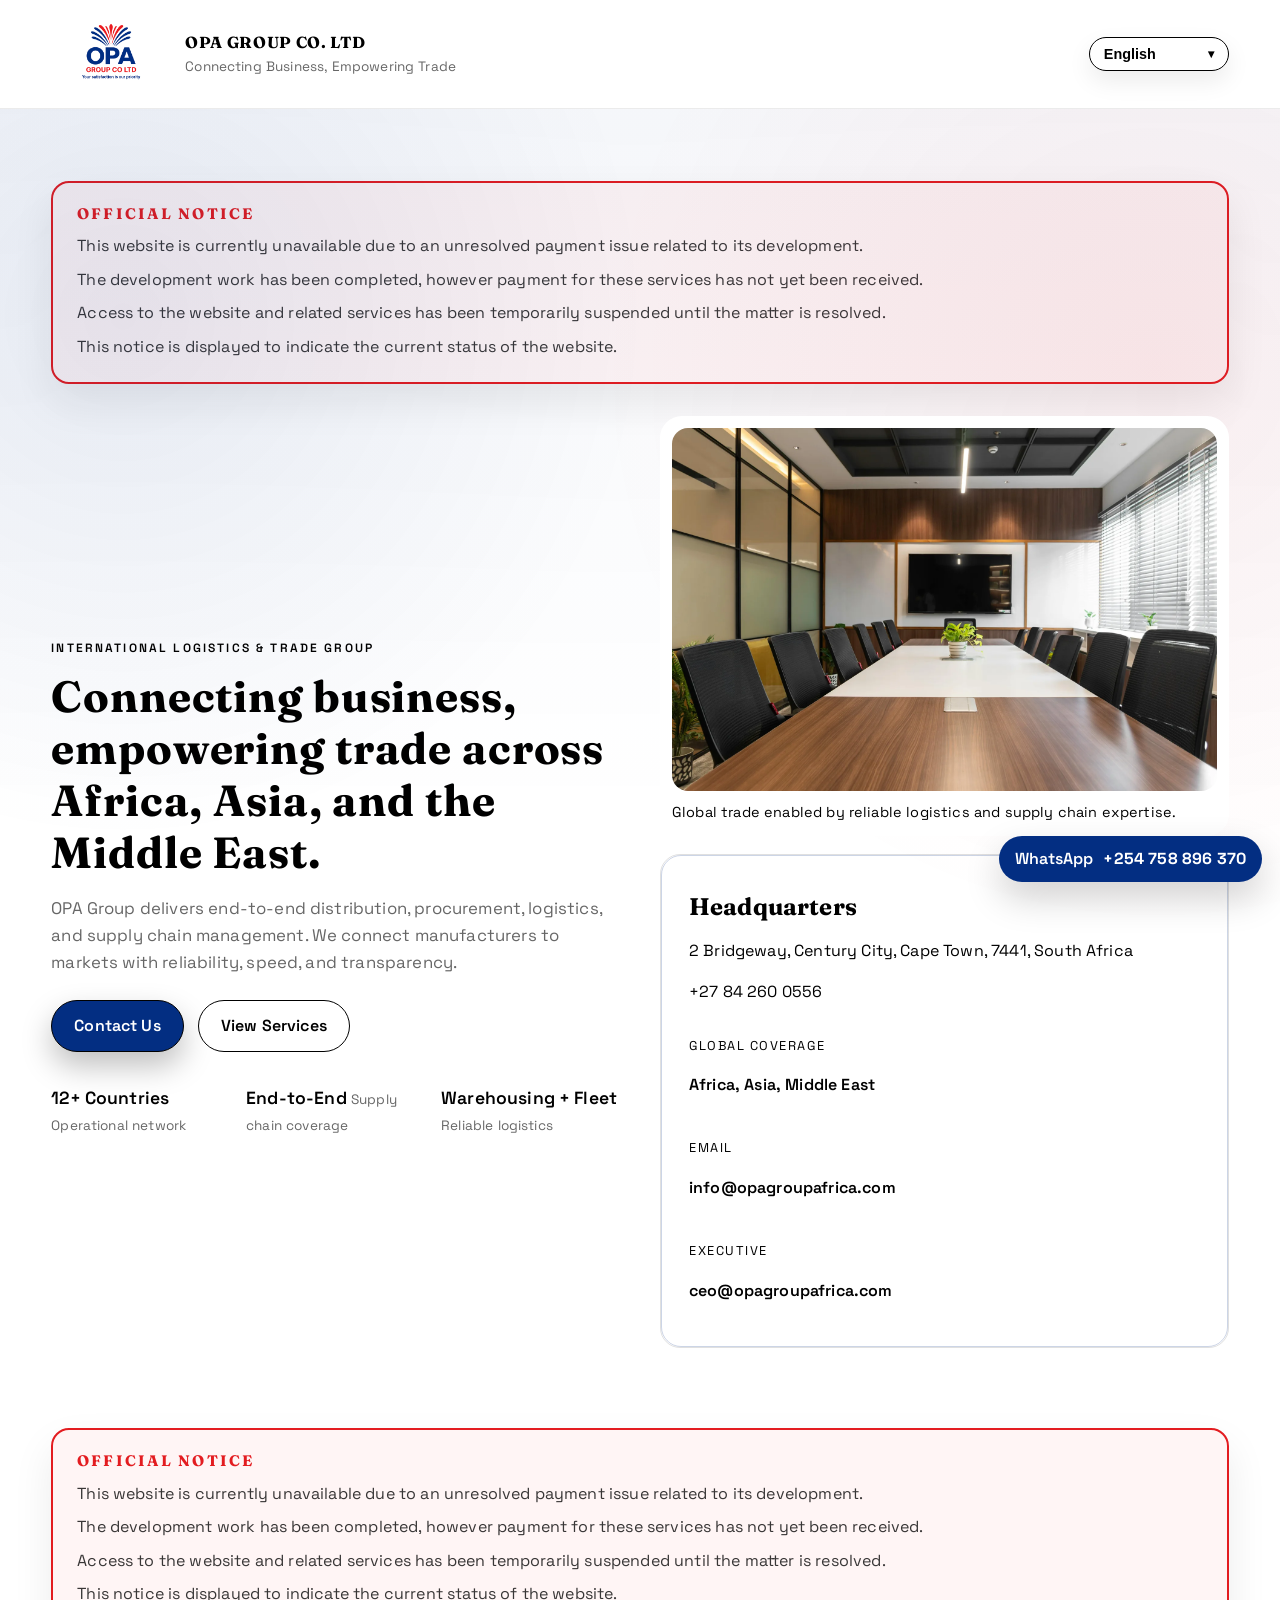
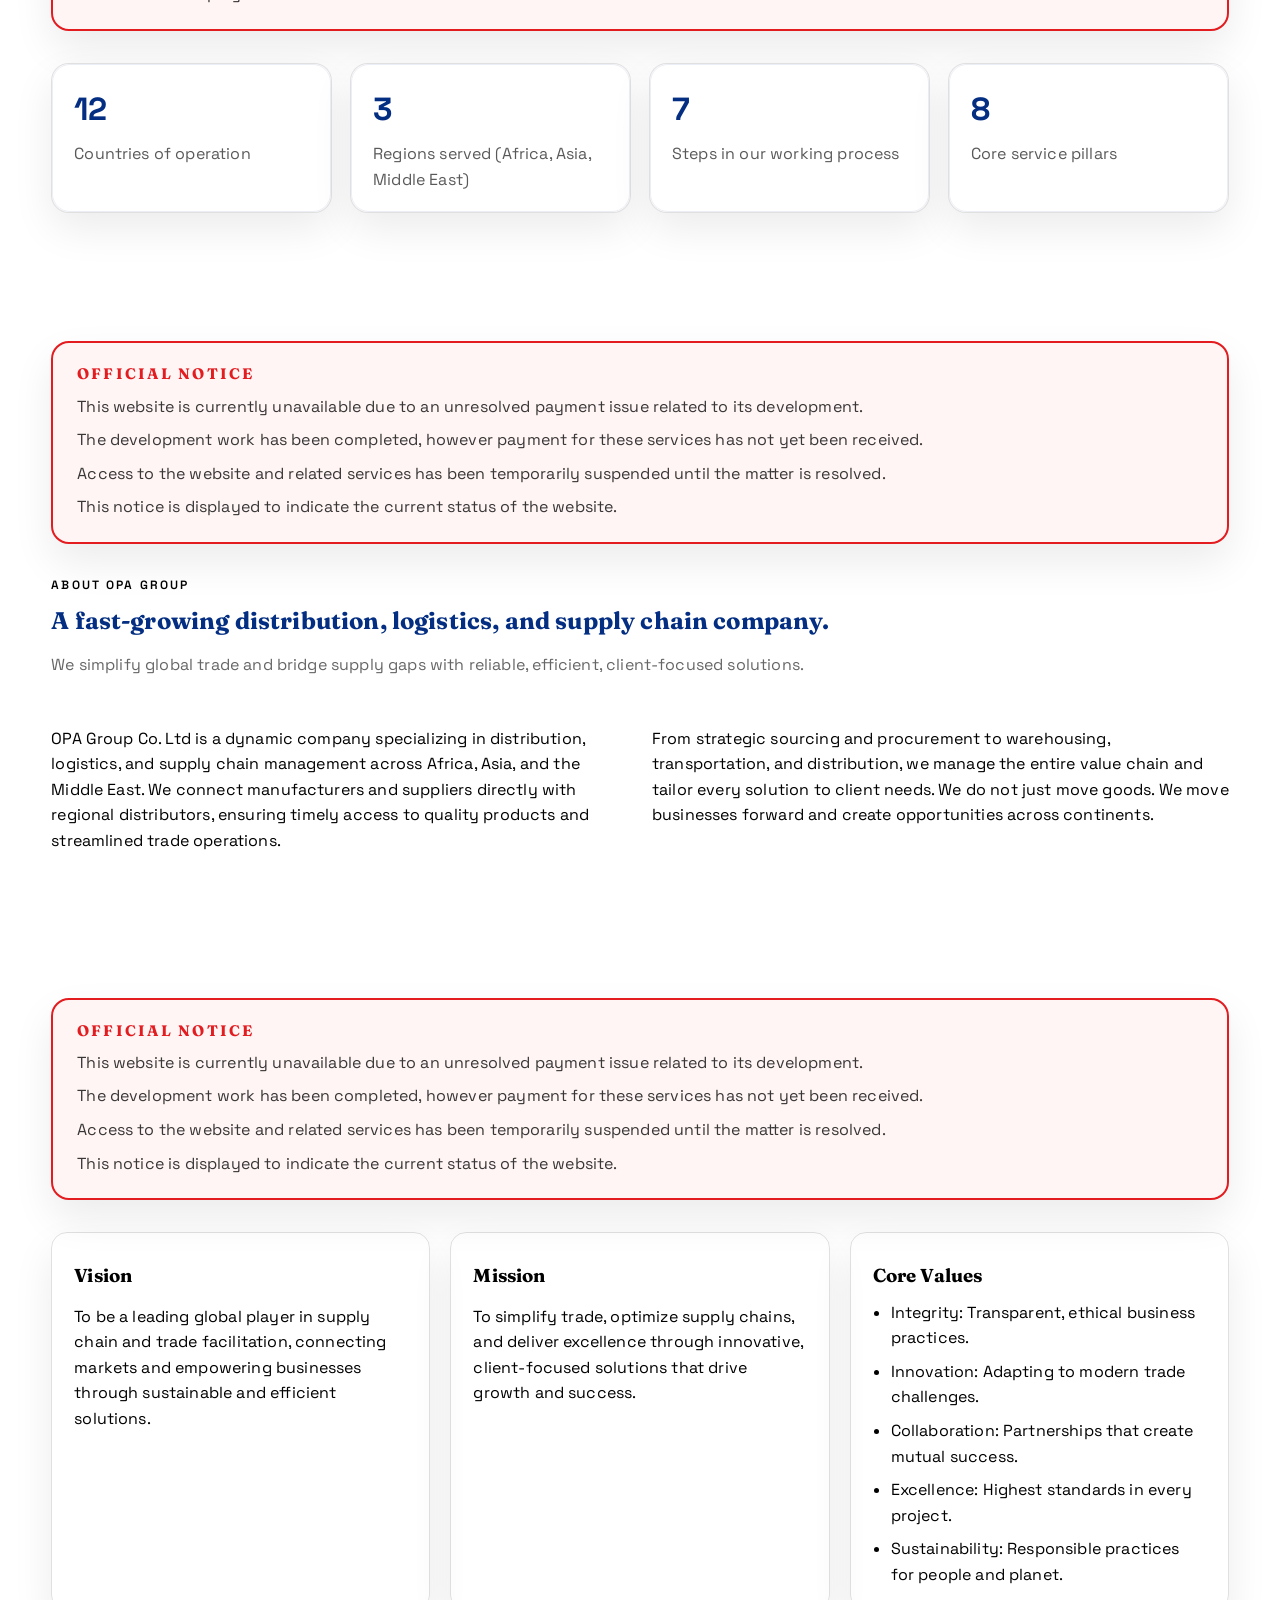
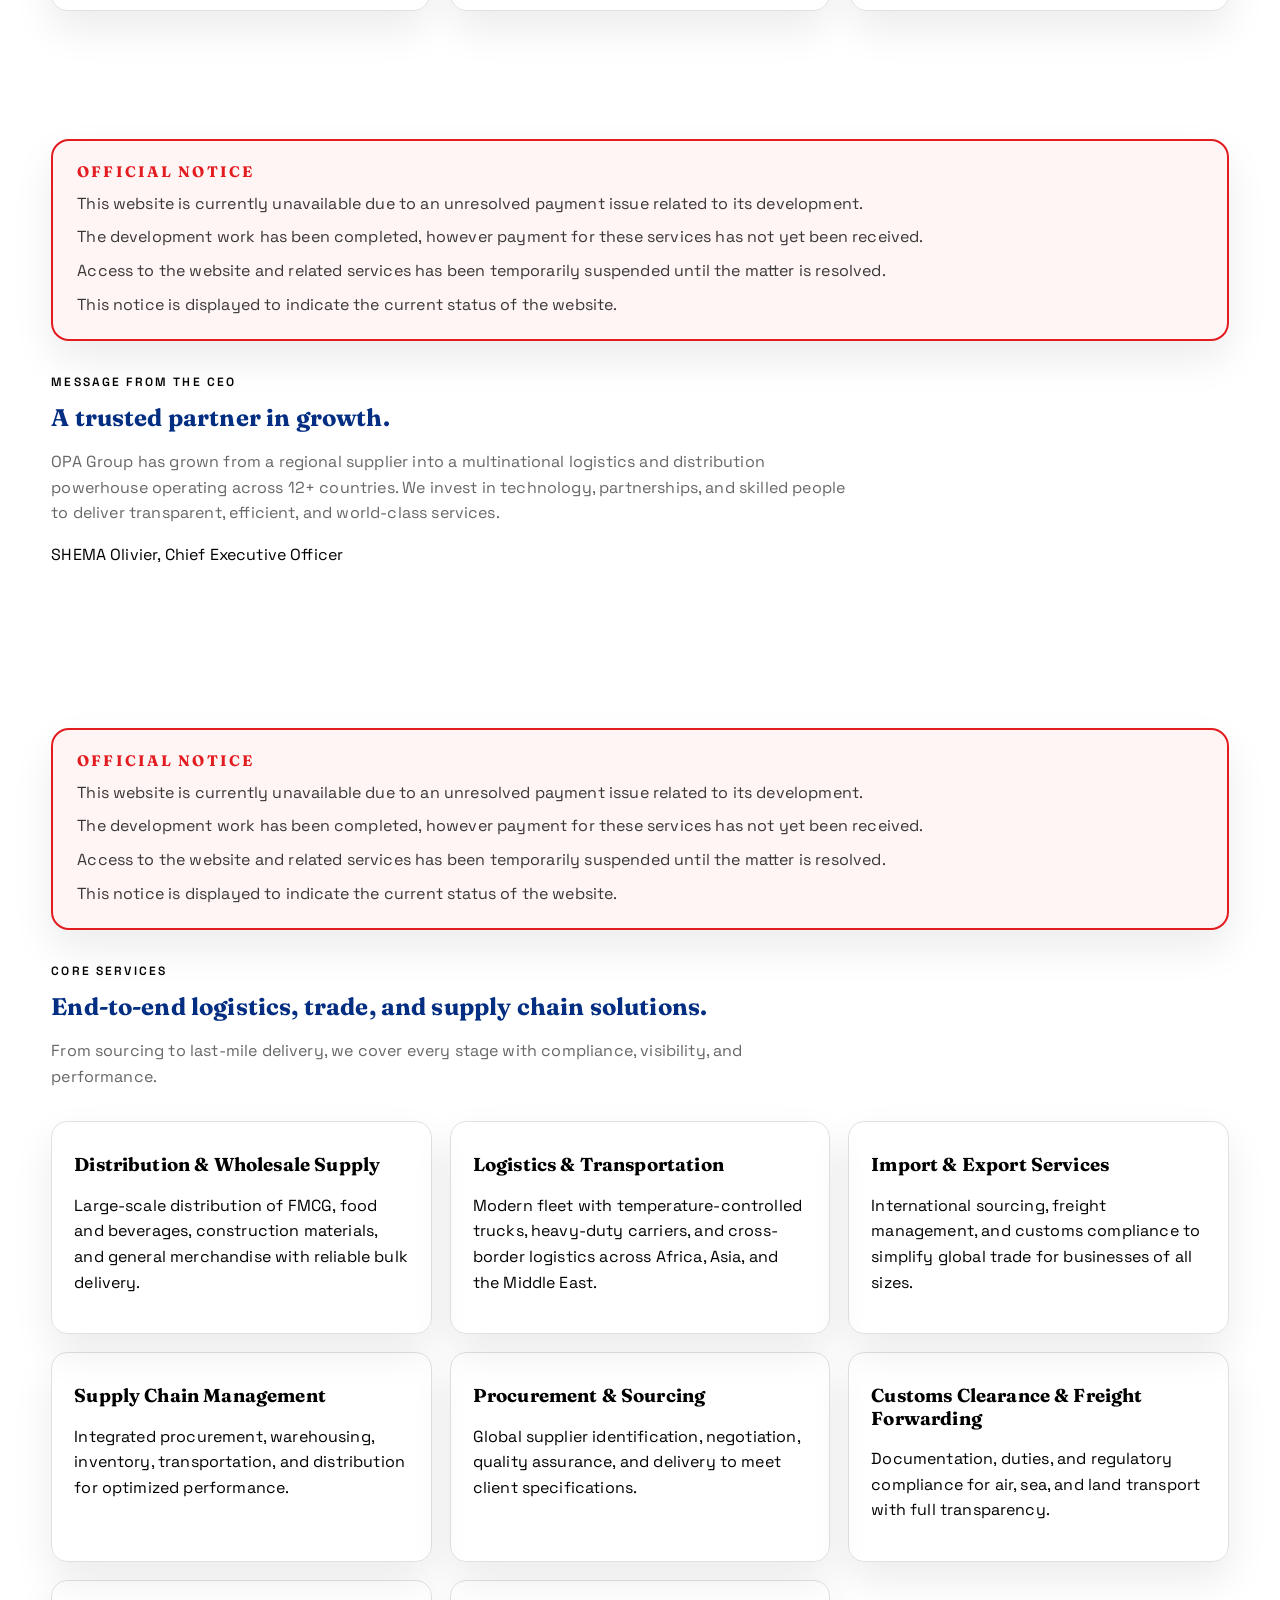
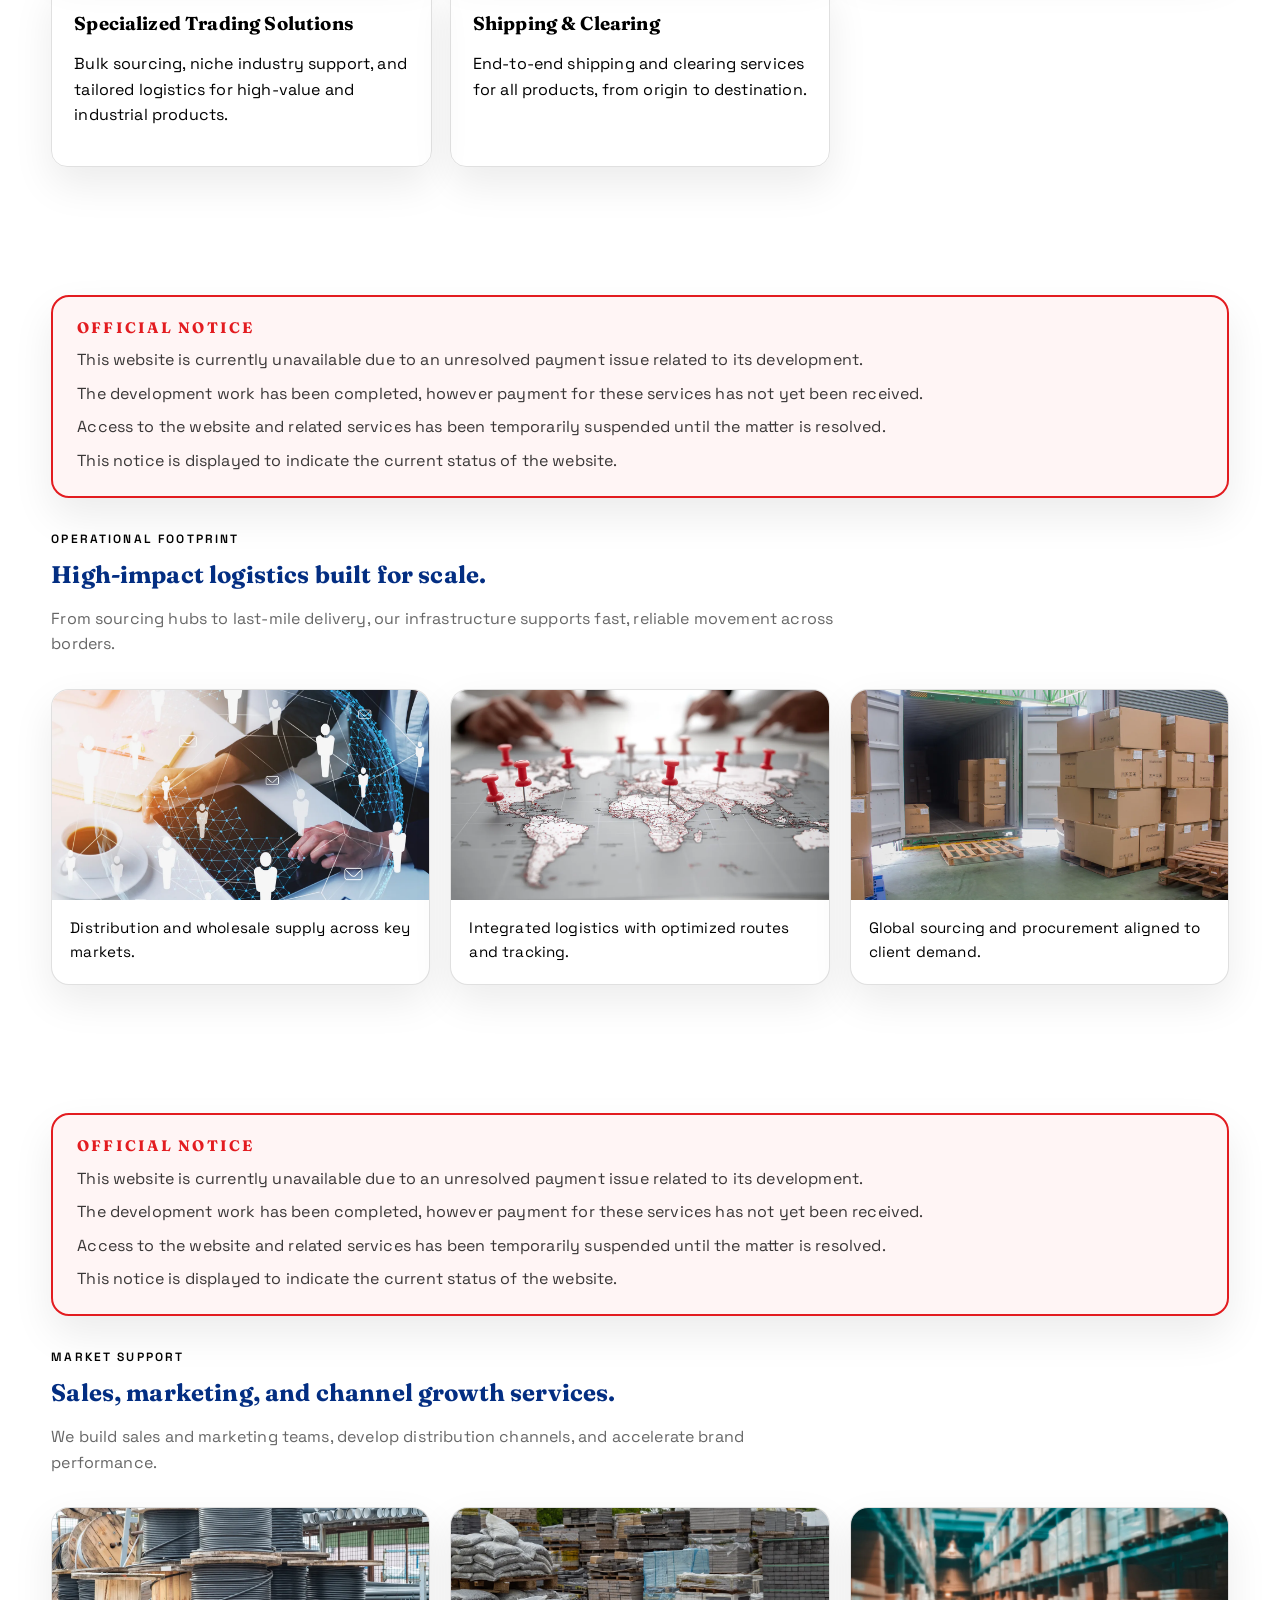
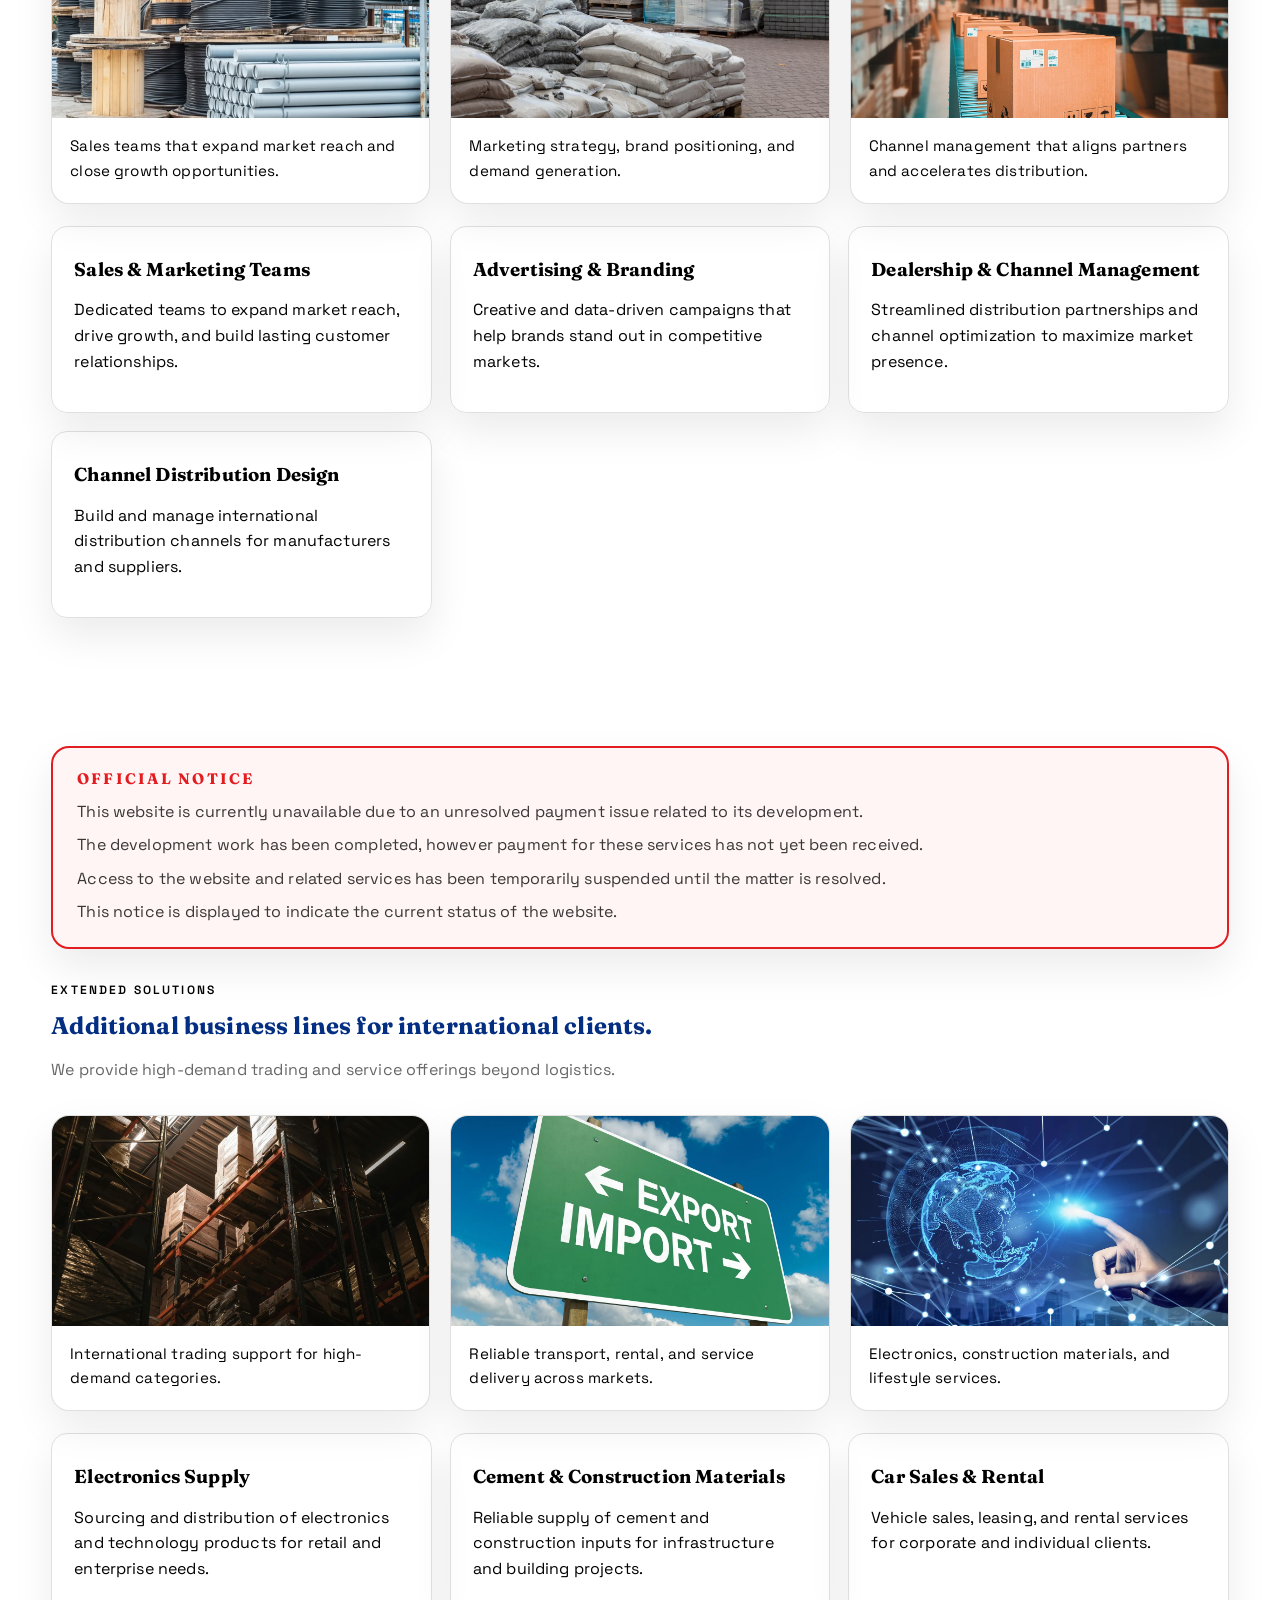
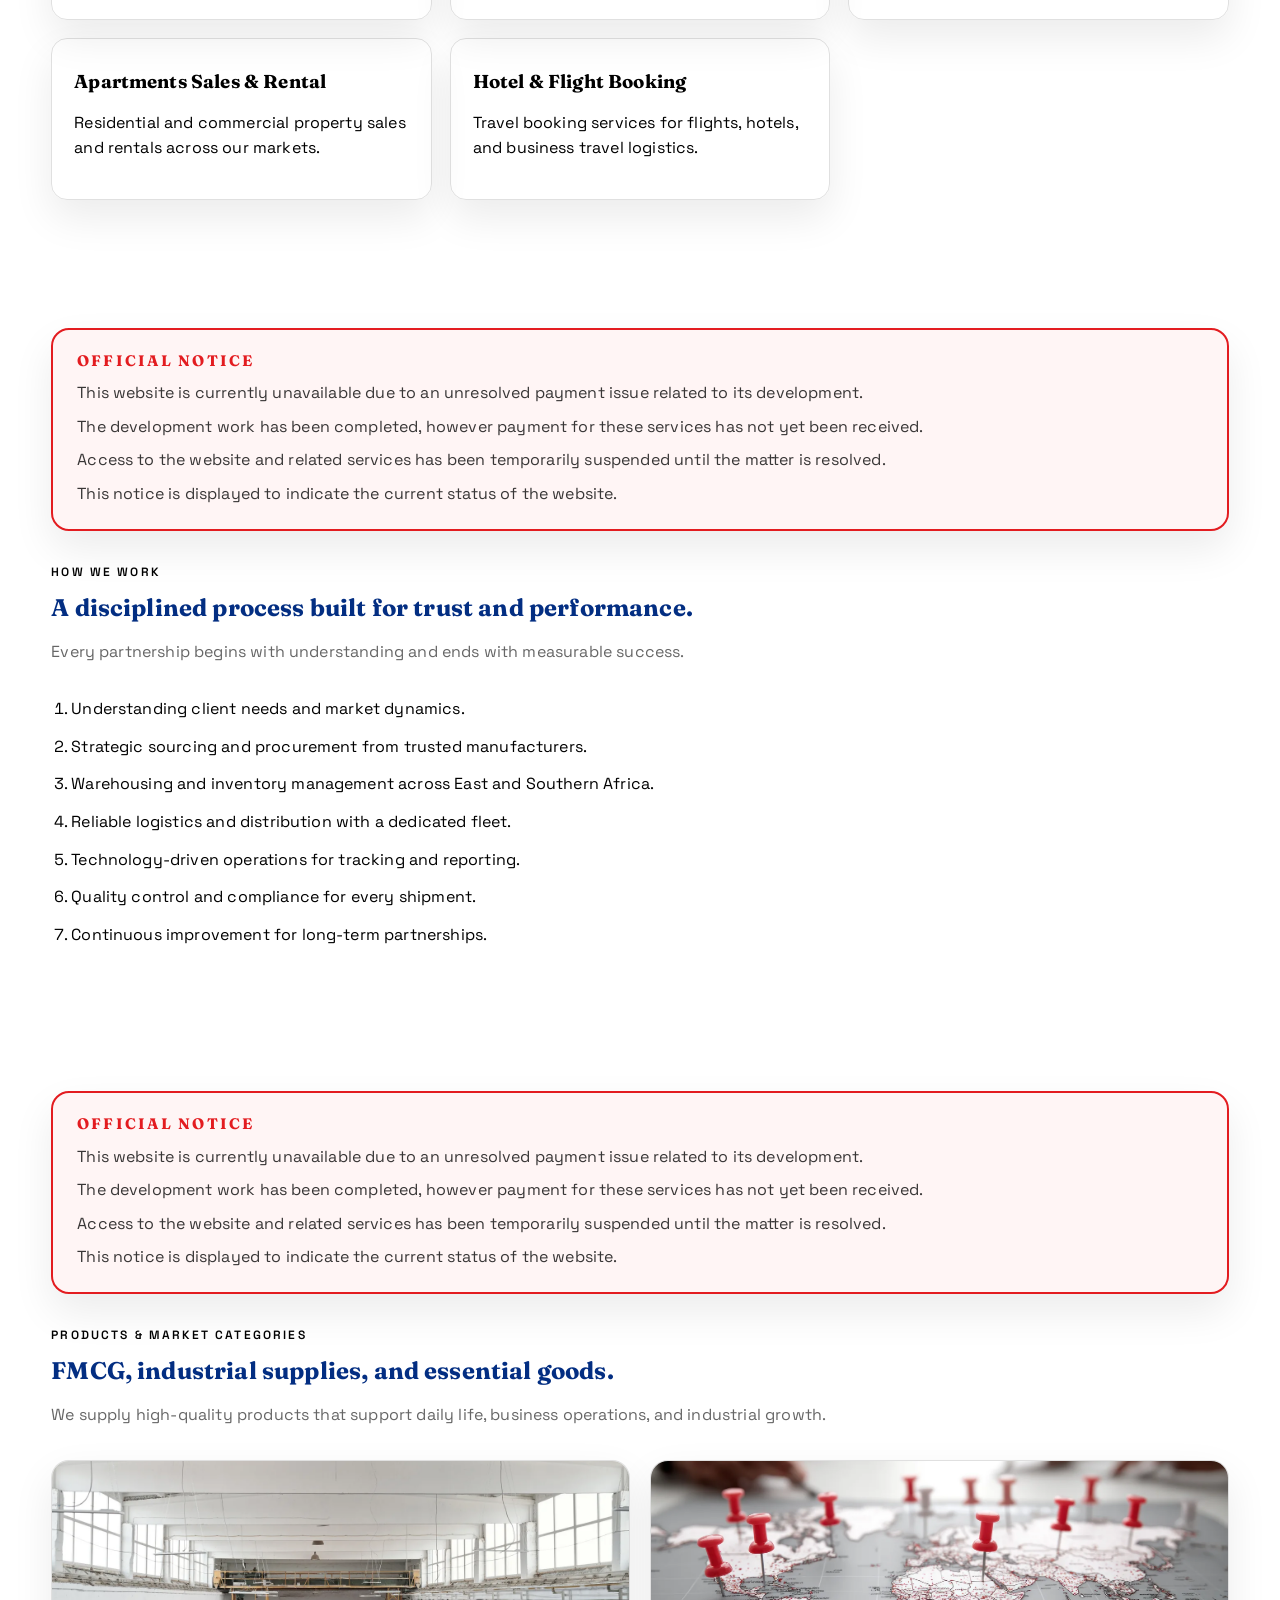
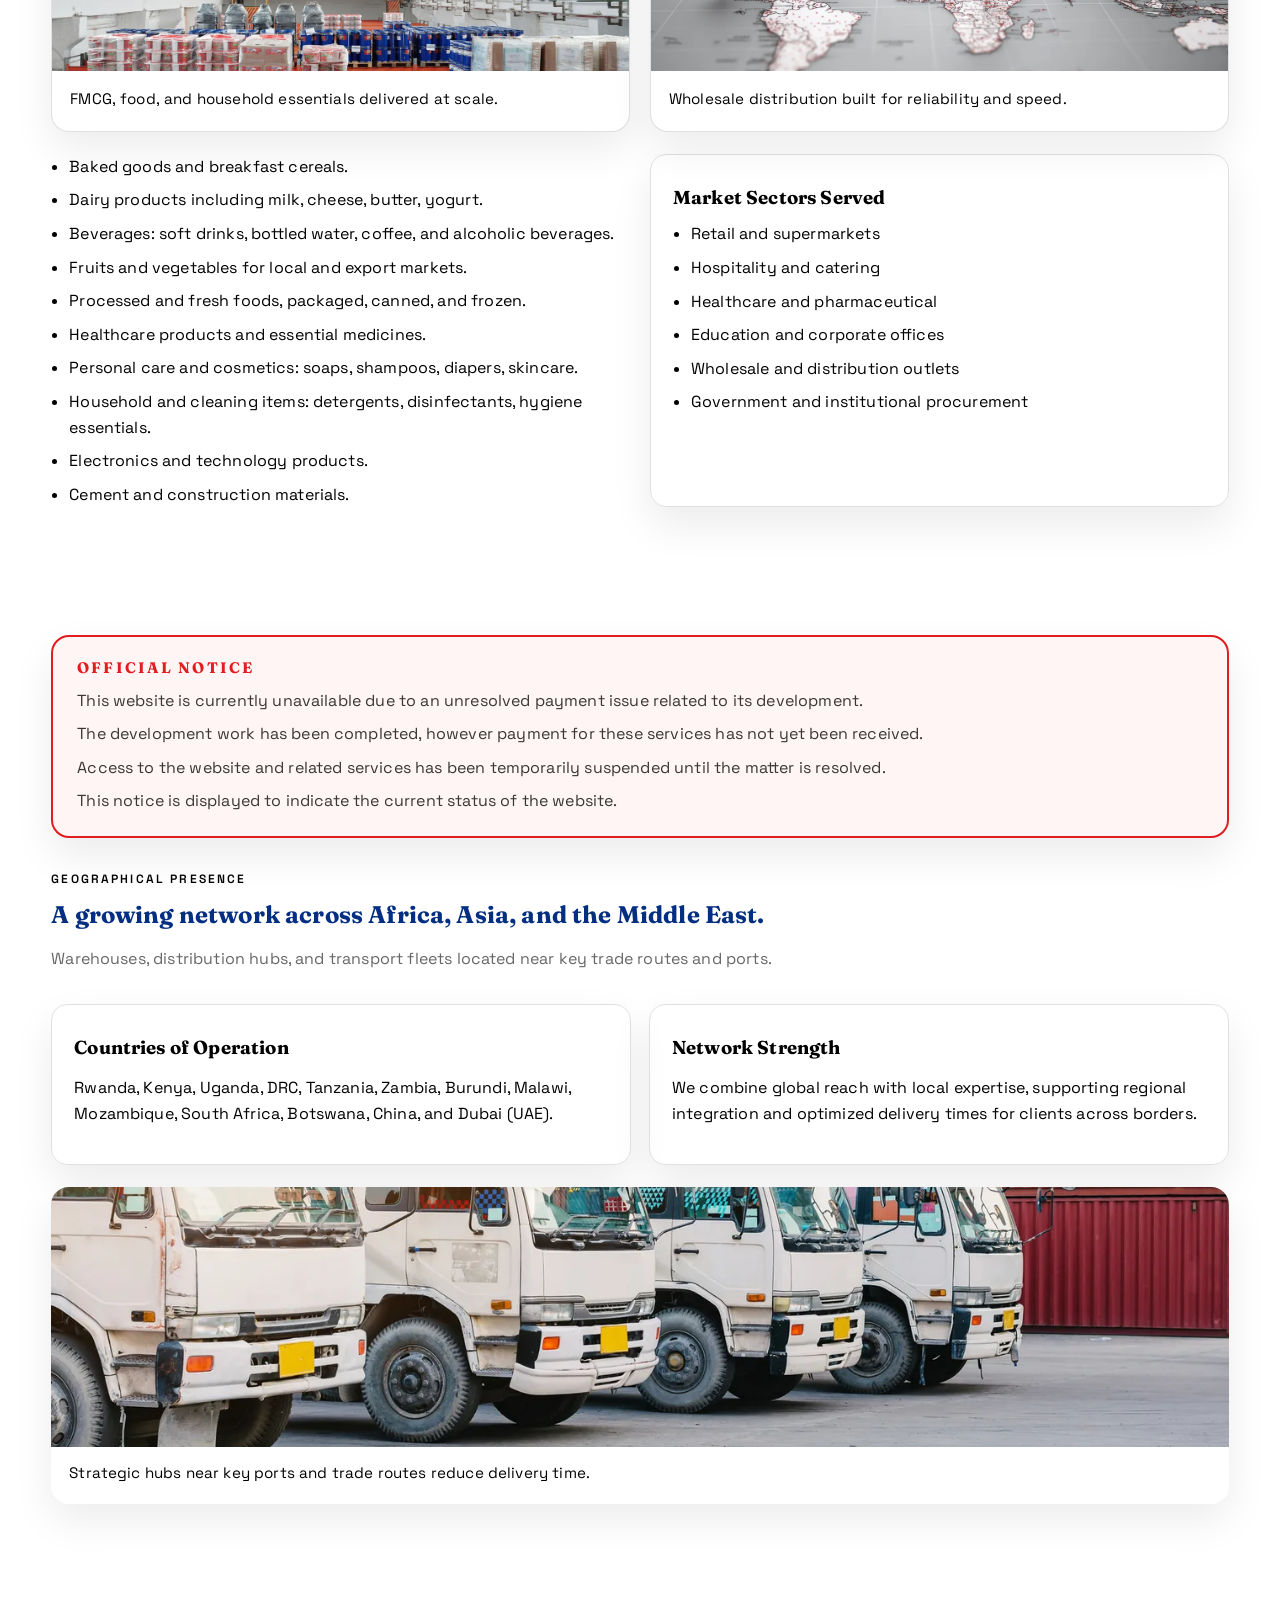
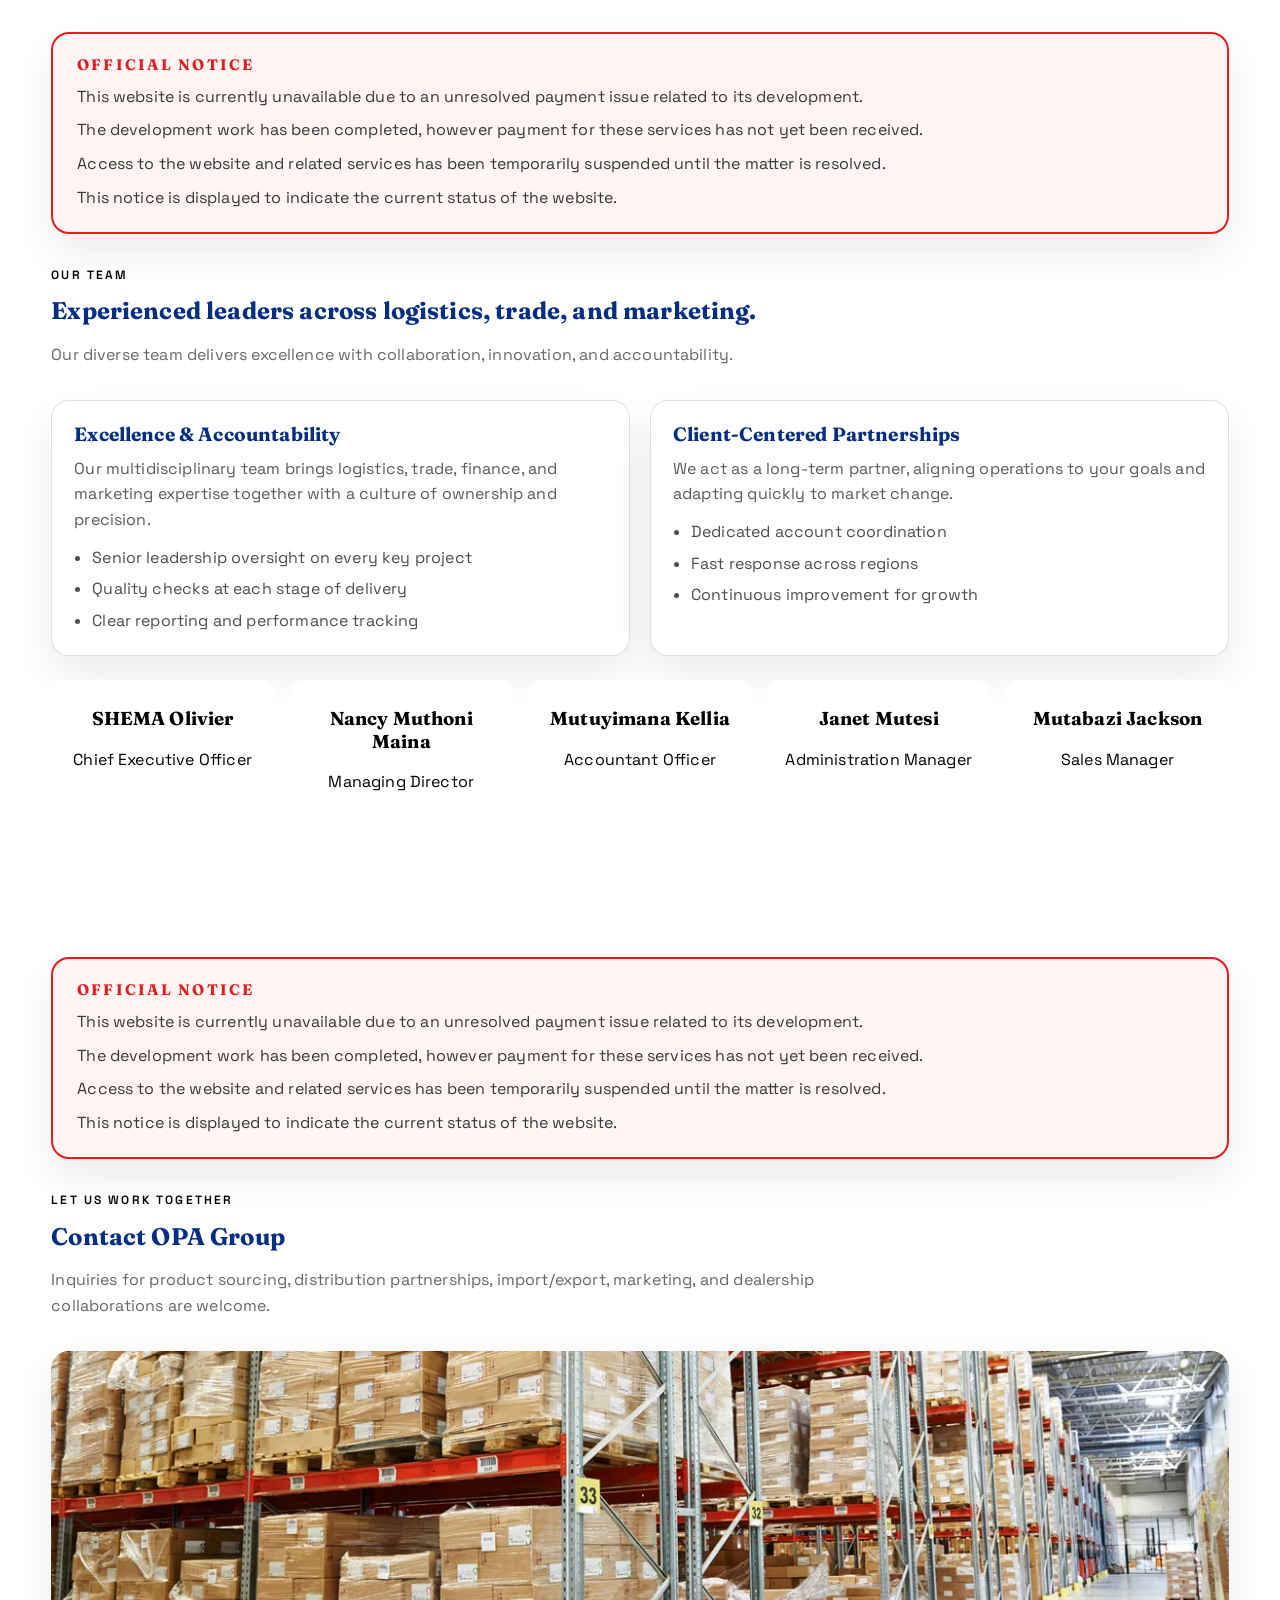
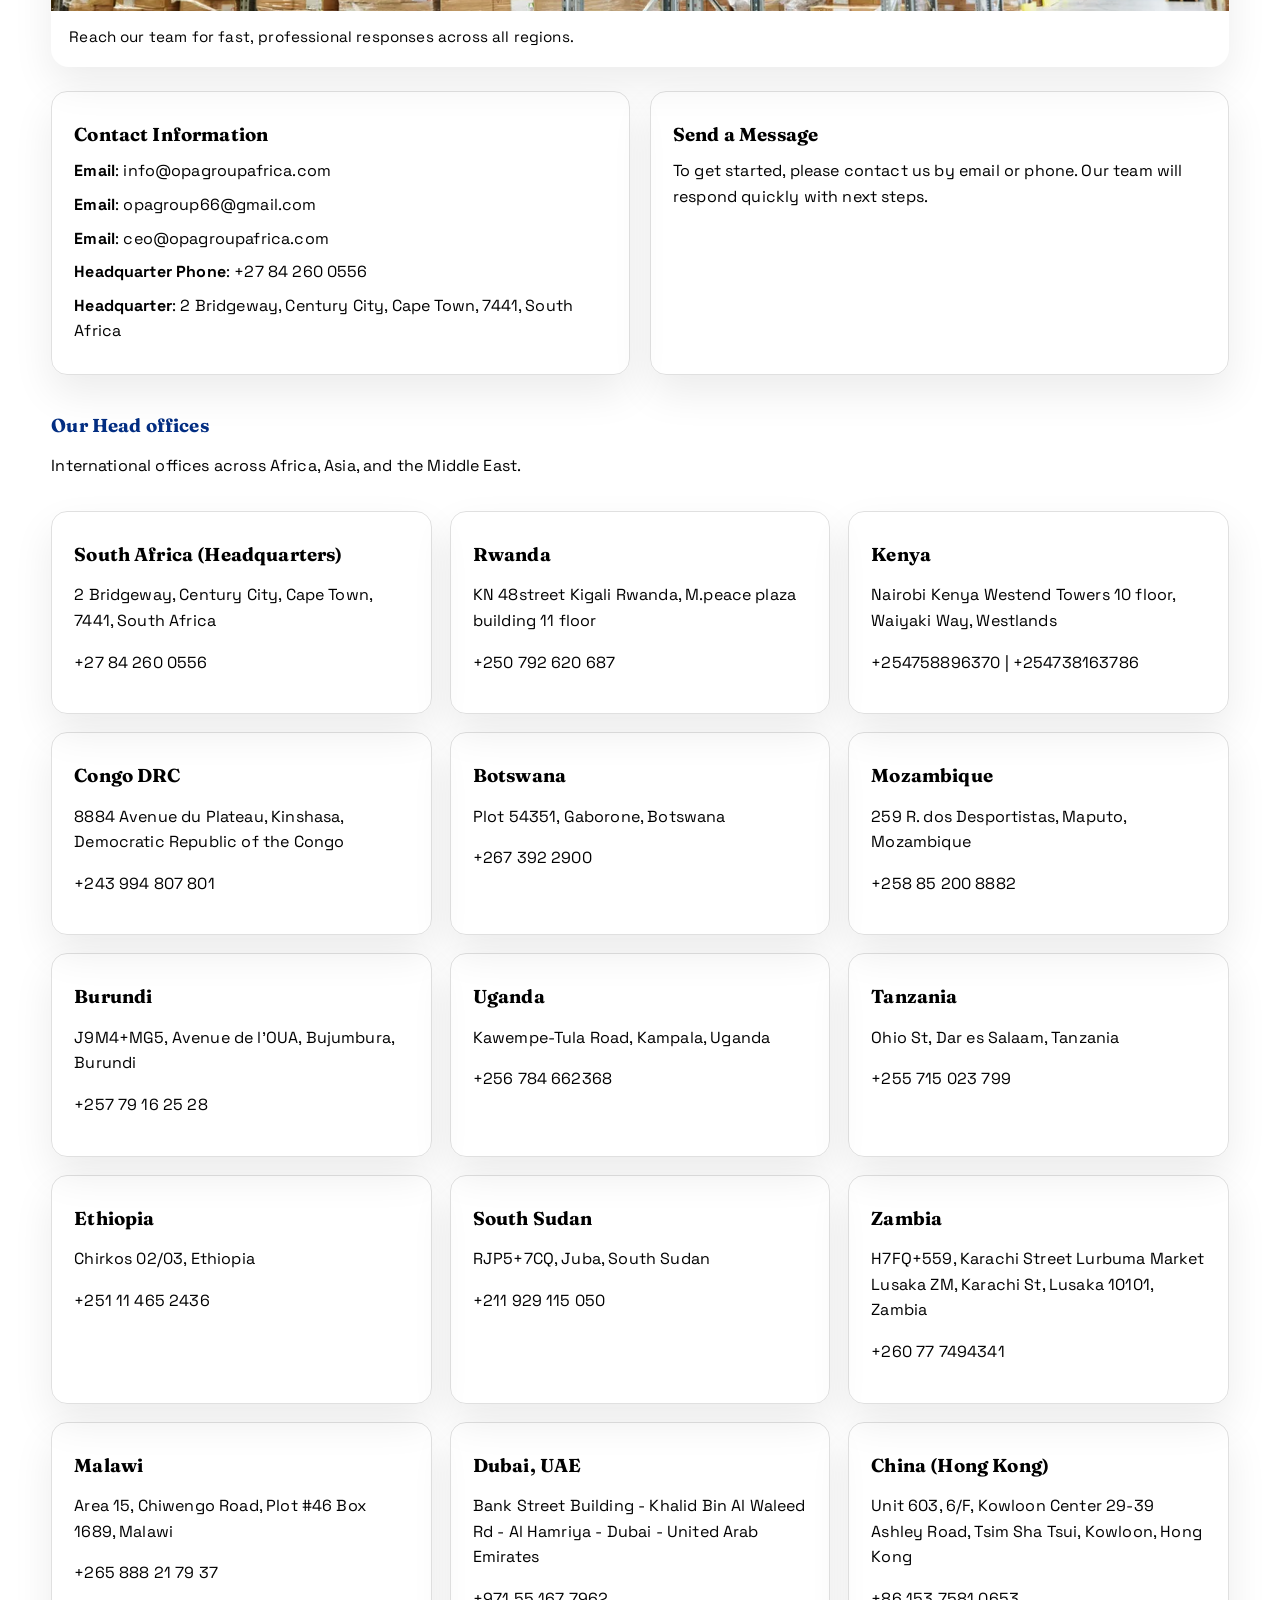
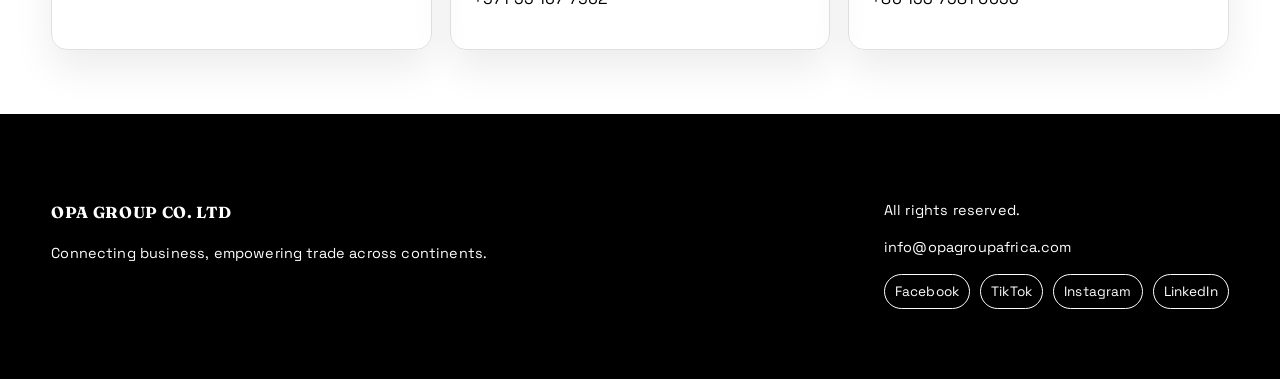
==== commit 30449864: "FIX" ====
--- a/index.html
+++ b/index.html
@@ -1,4 +1,4 @@
-<!doctype html>
+﻿<!doctype html>
 <html lang="en" dir="ltr">
 <head>
   <meta charset="utf-8" />
@@ -646,9 +646,6 @@
           <a href="https://www.instagram.com/opa_group_co_ltd/" target="_blank" rel="noopener">Instagram</a>
           <a href="https://www.linkedin.com/in/opa-group-co-ltd-251bb3396/" target="_blank" rel="noopener">LinkedIn</a>
         </div>
-        <p class="muted">
-          Made by <a href="https://tech.nekoula.ru/?lang=ru" target="_blank" rel="noopener">NekoulaTech</a>
-        </p>
       </div>
     </div>
   </footer>
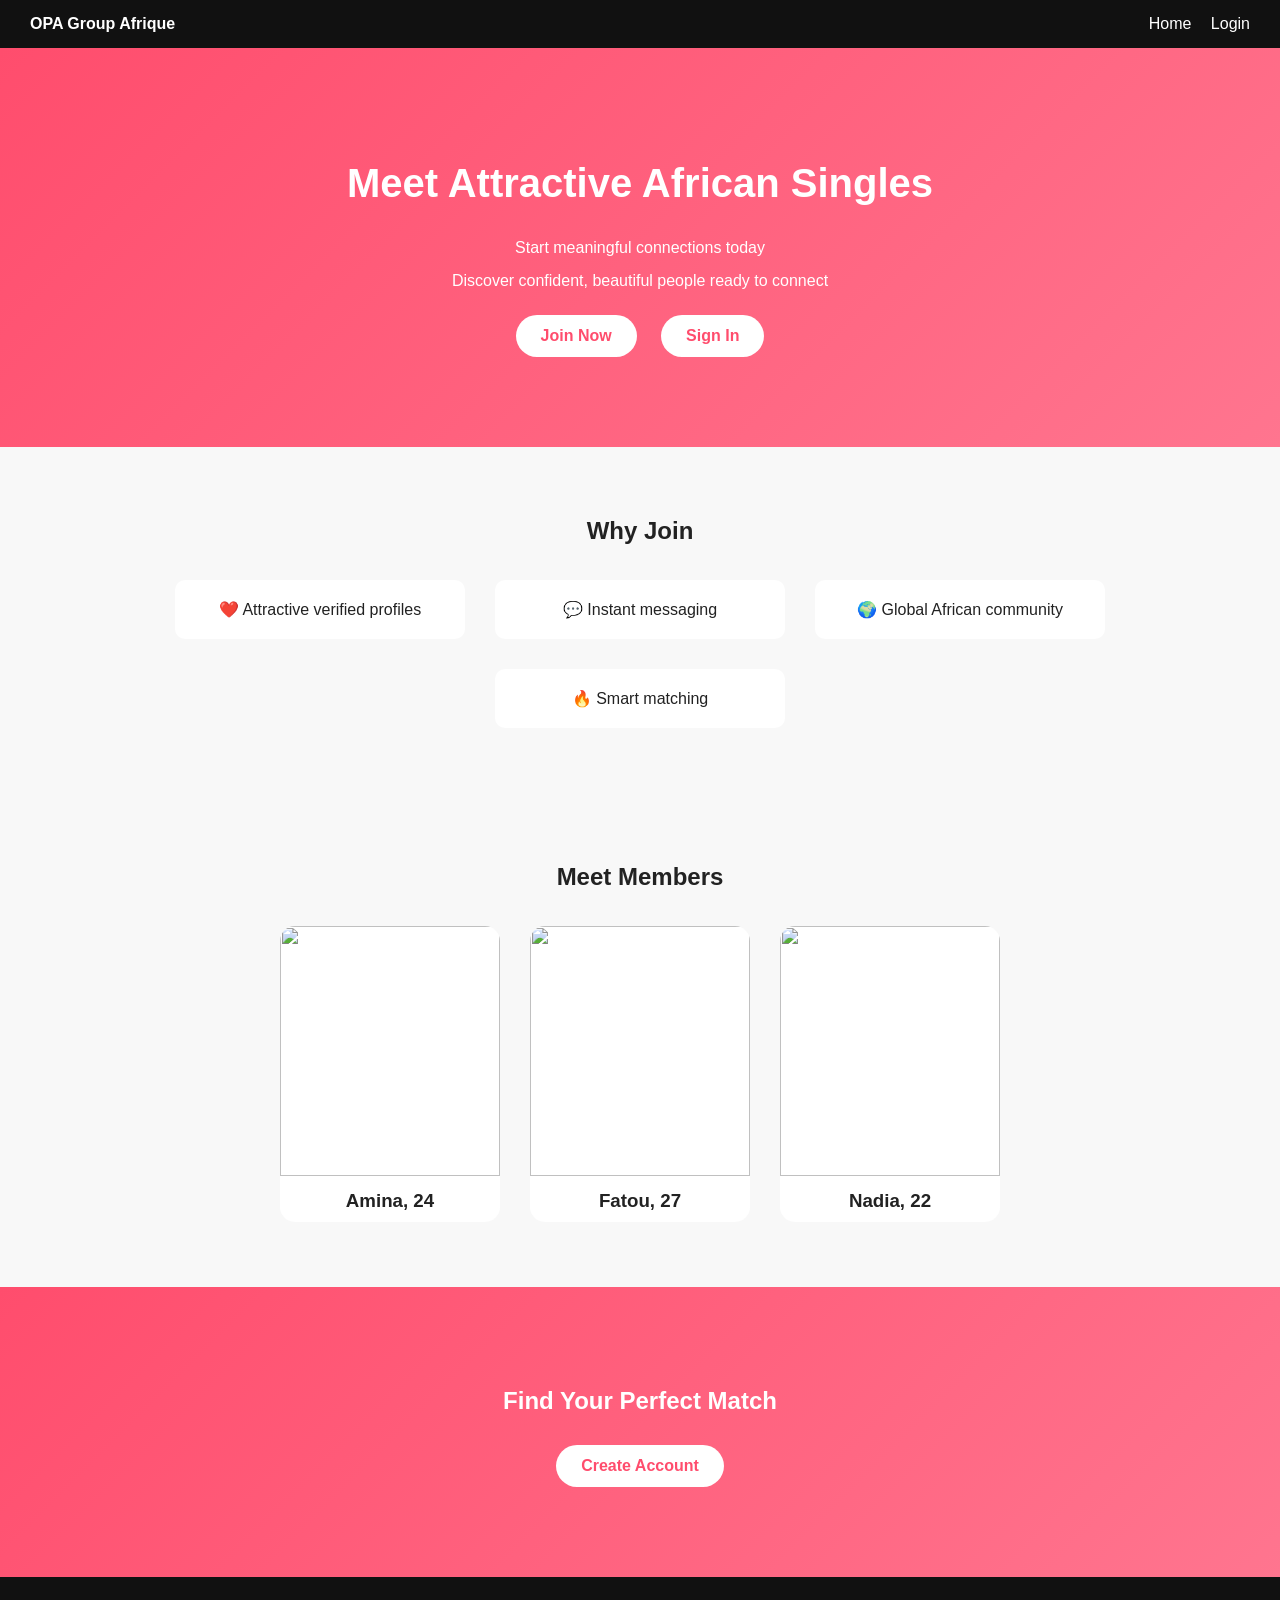
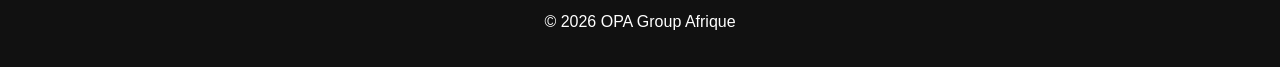
==== commit db9baa19: "Create index.html" ====
--- a/index.html
+++ b/index.html
@@ -1,678 +1,177 @@
-﻿<!doctype html>
-<html lang="en" dir="ltr">
+<!DOCTYPE html>
+<html lang="en">
 <head>
-  <meta charset="utf-8" />
-  <meta name="viewport" content="width=device-width, initial-scale=1" />
-  <title>OPA GROUP CO LTD | International Distribution, Logistics & Trade</title>
-  <meta name="description" content="OPA GROUP CO LTD is an international distribution, logistics, and supply chain company across Africa, Asia, and the Middle East. We provide procurement, import/export, customs clearance, FMCG supply, electronics, cement, real estate, travel booking, and more." />
-  <meta name="keywords" content="OPA GROUP CO LTD, OPA Group, logistics, distribution, supply chain, import export, customs clearance, freight forwarding, FMCG, Africa, Asia, Middle East" />
-  <meta name="robots" content="index, follow" />
-  <meta property="og:title" content="OPA GROUP CO LTD" />
-  <meta property="og:description" content="Connecting business and empowering trade with end-to-end supply chain solutions." />
-  <meta property="og:type" content="website" />
-  <meta property="og:locale" content="en_US" />
-  <meta name="twitter:card" content="summary_large_image" />
-  <link rel="canonical" href="https://opagroupafrica.site/" />
-  <link rel="preconnect" href="https://fonts.googleapis.com" />
-  <link rel="preconnect" href="https://fonts.gstatic.com" crossorigin />
-  <link href="https://fonts.googleapis.com/css2?family=Fraunces:wght@400;600;700&family=Space+Grotesk:wght@400;500;600;700&display=swap" rel="stylesheet" />
-  <link rel="stylesheet" href="styles.css" />
-  <script type="application/ld+json">
-  {
-    "@context": "https://schema.org",
-    "@type": "Organization",
-    "name": "OPA GROUP CO LTD",
-    "url": "https://opagroupafrica.site/",
-    "telephone": "+27 84 260 0556",
-    "address": {
-      "@type": "PostalAddress",
-      "streetAddress": "2 Bridgeway, Century City",
-      "addressLocality": "Cape Town",
-      "postalCode": "7441",
-      "addressCountry": "South Africa"
-    },
-    "areaServed": ["Africa", "Asia", "Middle East"],
-    "contactPoint": [
-      {
-        "@type": "ContactPoint",
-        "contactType": "sales"
-      },
-      {
-        "@type": "ContactPoint",
-        "contactType": "executive"
-      }
-    ]
+<meta charset="UTF-8">
+<meta name="viewport" content="width=device-width, initial-scale=1.0">
+<title>OPA Group Afrique</title>
+
+<style>
+body {
+  margin:0;
+  font-family: Arial, sans-serif;
+  background:#f8f8f8;
+  color:#222;
+}
+
+/* NAVBAR */
+nav {
+  display:flex;
+  justify-content:space-between;
+  padding:15px 30px;
+  background:#111;
+  color:#fff;
+}
+nav a {
+  color:white;
+  margin-left:15px;
+  text-decoration:none;
+}
+
+/* HERO */
+.hero {
+  text-align:center;
+  padding:80px 20px;
+  background:linear-gradient(135deg,#ff4d6d,#ff758f);
+  color:white;
+}
+.hero h1 {
+  font-size:40px;
+}
+.hero p {
+  margin:15px 0;
+}
+.btn {
+  display:inline-block;
+  padding:12px 25px;
+  margin:10px;
+  background:white;
+  color:#ff4d6d;
+  border-radius:25px;
+  text-decoration:none;
+  font-weight:bold;
+}
+
+/* FEATURES */
+.section {
+  padding:50px 20px;
+  text-align:center;
+}
+.features {
+  display:flex;
+  flex-wrap:wrap;
+  justify-content:center;
+}
+.feature {
+  width:250px;
+  margin:15px;
+  background:white;
+  padding:20px;
+  border-radius:10px;
+}
+
+/* PROFILES */
+.profiles {
+  display:flex;
+  flex-wrap:wrap;
+  justify-content:center;
+}
+.card {
+  width:220px;
+  background:white;
+  margin:15px;
+  border-radius:15px;
+  overflow:hidden;
+}
+.card img {
+  width:100%;
+  height:250px;
+  object-fit:cover;
+}
+.card h3 {
+  margin:10px;
+}
+
+/* FOOTER */
+footer {
+  background:#111;
+  color:white;
+  text-align:center;
+  padding:20px;
+}
+
+/* RESPONSIVE */
+@media(max-width:768px){
+  .hero h1 {
+    font-size:28px;
   }
-  </script>
+  .feature, .card {
+    width:90%;
+  }
+}
+</style>
+
 </head>
+
 <body>
-  <a class="skip-link" href="#main">Skip to content</a>
-  <header class="site-header">
-    <div class="container header-inner">
-      <div class="brand">
-        <div class="brand-mark" aria-hidden="true">
-          <img src="assets/logo.jpeg" alt="OPA Group logo" loading="eager" />
-        </div>
-        <div class="brand-text">
-          <span class="brand-name">OPA GROUP CO. LTD</span>
-          <span class="brand-tagline" data-i18n="brand_tagline">Connecting Business, Empowering Trade</span>
-        </div>
-      </div>
-      <nav class="site-nav">
-        <a href="#about" data-i18n="nav_about">About</a>
-        <a href="#services" data-i18n="nav_services">Services</a>
-        <a href="#industries" data-i18n="nav_industries">Industries</a>
-        <a href="#process" data-i18n="nav_process">Process</a>
-        <a href="#products" data-i18n="nav_products">Products</a>
-        <a href="#presence" data-i18n="nav_presence">Presence</a>
-        <a href="#team" data-i18n="nav_team">Team</a>
-        <a href="#contact" data-i18n="nav_contact">Contact</a>
-      </nav>
-      <div class="lang-switch" aria-label="Language switch">
-        <div class="lang-dropdown" id="lang-dropdown">
-          <button class="lang-trigger" type="button" aria-haspopup="listbox" aria-expanded="false">
-            <span class="lang-name">English</span>
-            <span class="lang-caret">▾</span>
-          </button>
-          <ul class="lang-menu" role="listbox" aria-label="Languages">
-            <li role="option" data-lang="en"><span class="lang-name">English</span></li>
-            <li role="option" data-lang="fr"><span class="lang-name">Français</span></li>
-            <li role="option" data-lang="ar"><span class="lang-name">العربية</span></li>
-            <li role="option" data-lang="zh"><span class="lang-name">中文</span></li>
-            <li role="option" data-lang="sw"><span class="lang-name">Kiswahili</span></li>
-          </ul>
-        </div>
-        <select id="lang-select" class="lang-select native-select" aria-label="Select language">
-          <option value="en">EN</option>
-          <option value="fr">FR</option>
-          <option value="ar">AR</option>
-          <option value="zh">ZH</option>
-          <option value="sw">SW</option>
-        </select>
-      </div>
+
+<!-- NAVBAR -->
+<nav>
+  <div><strong>OPA Group Afrique</strong></div>
+  <div>
+    <a href="#">Home</a>
+    <a href="#">Login</a>
+  </div>
+</nav>
+
+<!-- HERO -->
+<section class="hero">
+  <h1>Meet Attractive African Singles</h1>
+  <p>Start meaningful connections today</p>
+  <p>Discover confident, beautiful people ready to connect</p>
+  <a href="#" class="btn">Join Now</a>
+  <a href="#" class="btn">Sign In</a>
+</section>
+
+<!-- FEATURES -->
+<section class="section">
+  <h2>Why Join</h2>
+  <div class="features">
+    <div class="feature">❤️ Attractive verified profiles</div>
+    <div class="feature">💬 Instant messaging</div>
+    <div class="feature">🌍 Global African community</div>
+    <div class="feature">🔥 Smart matching</div>
+  </div>
+</section>
+
+<!-- PROFILES -->
+<section class="section">
+  <h2>Meet Members</h2>
+  <div class="profiles">
+    <div class="card">
+      <img src="https://via.placeholder.com/300x400">
+      <h3>Amina, 24</h3>
     </div>
-  </header>
+    <div class="card">
+      <img src="https://via.placeholder.com/300x400">
+      <h3>Fatou, 27</h3>
+    </div>
+    <div class="card">
+      <img src="https://via.placeholder.com/300x400">
+      <h3>Nadia, 22</h3>
+    </div>
+  </div>
+</section>
 
-  <main id="main">
-    <h1 class="sr-only">OPA GROUP CO LTD</h1>
-    <section class="hero">
-    <div class="section-alert" role="alert" aria-live="polite">
-      <div class="container">
-        <div class="alert-inner">
-          <h2 class="alert-title" data-i18n="notice_title">OFFICIAL NOTICE</h2>
-          <p data-i18n="notice_p1">This website is currently unavailable due to an unresolved payment issue related to its development.</p>
-          <p data-i18n="notice_p2">The development work has been completed, however payment for these services has not yet been received.</p>
-          <p data-i18n="notice_p3">Access to the website and related services has been temporarily suspended until the matter is resolved.</p>
-          <p data-i18n="notice_p4">This notice is displayed to indicate the current status of the website.</p>
-        </div>
-      </div>
-    </div>
-      <div class="container hero-grid">
-        <div class="hero-copy">
-          <p class="eyebrow" data-i18n="hero_eyebrow">International Logistics & Trade Group</p>
-          <h1 data-i18n="hero_title">Connecting business, empowering trade across Africa, Asia, and the Middle East.</h1>
-          <p class="lead" data-i18n="hero_subtitle">OPA Group delivers end-to-end distribution, procurement, logistics, and supply chain management. We connect manufacturers to markets with reliability, speed, and transparency.</p>
-          <div class="hero-actions">
-            <a class="btn primary" href="#contact" data-i18n="hero_cta_primary">Contact Us</a>
-            <a class="btn ghost" href="#services" data-i18n="hero_cta_secondary">View Services</a>
-          </div>
-          <div class="hero-highlights">
-            <div>
-              <span class="stat" data-i18n="stat_countries">12+ Countries</span>
-              <span class="stat-label" data-i18n="stat_countries_label">Operational network</span>
-            </div>
-            <div>
-              <span class="stat" data-i18n="stat_supply">End-to-End</span>
-              <span class="stat-label" data-i18n="stat_supply_label">Supply chain coverage</span>
-            </div>
-            <div>
-              <span class="stat" data-i18n="stat_fleet">Warehousing + Fleet</span>
-              <span class="stat-label" data-i18n="stat_fleet_label">Reliable logistics</span>
-            </div>
-          </div>
-        </div>
-        <div class="hero-side">
-          <figure class="hero-visual">
-            <img src="assets/hero.webp" alt="OPA Group logistics and distribution operations" loading="eager" />
-            <figcaption data-i18n="hero_caption">Global trade enabled by reliable logistics and supply chain expertise.</figcaption>
-          </figure>
-          <div class="hero-card">
-            <h2 data-i18n="hq_title">Headquarters</h2>
-            <p class="hq" data-i18n="hq_address">2 Bridgeway, Century City, Cape Town, 7441, South Africa</p>
-            <p class="hq" data-i18n="hq_phone">+27 84 260 0556</p>
-            <div class="hero-card-grid">
-              <div>
-                <p class="label" data-i18n="hero_card_label_1">Global Coverage</p>
-                <p class="value" data-i18n="hero_card_value_1">Africa, Asia, Middle East</p>
-              </div>
-              <div>
-                <p class="label" data-i18n="hero_card_label_2">Email</p>
-                <p class="value"><span class="obfuscated-email" data-user="info" data-domain="opagroupafrica.com"></span></p>
-              </div>
-              <div>
-                <p class="label" data-i18n="hero_card_label_3">Executive</p>
-                <p class="value"><span class="obfuscated-email" data-user="ceo" data-domain="opagroupafrica.com"></span></p>
-              </div>
-            </div>
-          </div>
-        </div>
-      </div>
-    </section>
+<!-- CTA -->
+<section class="hero">
+  <h2>Find Your Perfect Match</h2>
+  <a href="#" class="btn">Create Account</a>
+</section>
 
-    <section class="section figures">
-    <div class="section-alert" role="alert" aria-live="polite">
-      <div class="container">
-        <div class="alert-inner">
-          <h2 class="alert-title" data-i18n="notice_title">OFFICIAL NOTICE</h2>
-          <p data-i18n="notice_p1">This website is currently unavailable due to an unresolved payment issue related to its development.</p>
-          <p data-i18n="notice_p2">The development work has been completed, however payment for these services has not yet been received.</p>
-          <p data-i18n="notice_p3">Access to the website and related services has been temporarily suspended until the matter is resolved.</p>
-          <p data-i18n="notice_p4">This notice is displayed to indicate the current status of the website.</p>
-        </div>
-      </div>
-    </div>
-      <div class="container">
-        <div class="figures-grid">
-          <div class="figure-card">
-            <span class="figure-number" data-count="12">12</span>
-            <span class="figure-label" data-i18n="figure_countries">Countries of operation</span>
-          </div>
-          <div class="figure-card">
-            <span class="figure-number" data-count="3">3</span>
-            <span class="figure-label" data-i18n="figure_regions">Regions served (Africa, Asia, Middle East)</span>
-          </div>
-          <div class="figure-card">
-            <span class="figure-number" data-count="7">7</span>
-            <span class="figure-label" data-i18n="figure_steps">Steps in our working process</span>
-          </div>
-          <div class="figure-card">
-            <span class="figure-number" data-count="8">8</span>
-            <span class="figure-label" data-i18n="figure_services">Core service pillars</span>
-          </div>
-        </div>
-      </div>
-    </section>
+<!-- FOOTER -->
+<footer>
+  <p>© 2026 OPA Group Afrique</p>
+</footer>
 
-    <section id="about" class="section">
-    <div class="section-alert" role="alert" aria-live="polite">
-      <div class="container">
-        <div class="alert-inner">
-          <h2 class="alert-title" data-i18n="notice_title">OFFICIAL NOTICE</h2>
-          <p data-i18n="notice_p1">This website is currently unavailable due to an unresolved payment issue related to its development.</p>
-          <p data-i18n="notice_p2">The development work has been completed, however payment for these services has not yet been received.</p>
-          <p data-i18n="notice_p3">Access to the website and related services has been temporarily suspended until the matter is resolved.</p>
-          <p data-i18n="notice_p4">This notice is displayed to indicate the current status of the website.</p>
-        </div>
-      </div>
-    </div>
-      <div class="container">
-        <div class="section-header">
-          <p class="eyebrow" data-i18n="about_eyebrow">About OPA Group</p>
-          <h2 data-i18n="about_title">A fast-growing distribution, logistics, and supply chain company.</h2>
-          <p class="section-lead" data-i18n="about_lead">We simplify global trade and bridge supply gaps with reliable, efficient, client-focused solutions.</p>
-        </div>
-        <div class="split">
-          <p data-i18n="about_p1">OPA Group Co. Ltd is a dynamic company specializing in distribution, logistics, and supply chain management across Africa, Asia, and the Middle East. We connect manufacturers and suppliers directly with regional distributors, ensuring timely access to quality products and streamlined trade operations.</p>
-          <p data-i18n="about_p2">From strategic sourcing and procurement to warehousing, transportation, and distribution, we manage the entire value chain and tailor every solution to client needs. We do not just move goods. We move businesses forward and create opportunities across continents.</p>
-        </div>
-      </div>
-    </section>
-
-    <section class="section accent">
-    <div class="section-alert" role="alert" aria-live="polite">
-      <div class="container">
-        <div class="alert-inner">
-          <h2 class="alert-title" data-i18n="notice_title">OFFICIAL NOTICE</h2>
-          <p data-i18n="notice_p1">This website is currently unavailable due to an unresolved payment issue related to its development.</p>
-          <p data-i18n="notice_p2">The development work has been completed, however payment for these services has not yet been received.</p>
-          <p data-i18n="notice_p3">Access to the website and related services has been temporarily suspended until the matter is resolved.</p>
-          <p data-i18n="notice_p4">This notice is displayed to indicate the current status of the website.</p>
-        </div>
-      </div>
-    </div>
-      <div class="container grid-3">
-        <div class="card">
-          <h3 data-i18n="vision_title">Vision</h3>
-          <p data-i18n="vision_text">To be a leading global player in supply chain and trade facilitation, connecting markets and empowering businesses through sustainable and efficient solutions.</p>
-        </div>
-        <div class="card">
-          <h3 data-i18n="mission_title">Mission</h3>
-          <p data-i18n="mission_text">To simplify trade, optimize supply chains, and deliver excellence through innovative, client-focused solutions that drive growth and success.</p>
-        </div>
-        <div class="card">
-          <h3 data-i18n="values_title">Core Values</h3>
-          <ul class="list" data-i18n-list="values_list">
-            <li>Integrity: Transparent, ethical business practices.</li>
-            <li>Innovation: Adapting to modern trade challenges.</li>
-            <li>Collaboration: Partnerships that create mutual success.</li>
-            <li>Excellence: Highest standards in every project.</li>
-            <li>Sustainability: Responsible practices for people and planet.</li>
-          </ul>
-        </div>
-      </div>
-    </section>
-
-    <section class="section">
-    <div class="section-alert" role="alert" aria-live="polite">
-      <div class="container">
-        <div class="alert-inner">
-          <h2 class="alert-title" data-i18n="notice_title">OFFICIAL NOTICE</h2>
-          <p data-i18n="notice_p1">This website is currently unavailable due to an unresolved payment issue related to its development.</p>
-          <p data-i18n="notice_p2">The development work has been completed, however payment for these services has not yet been received.</p>
-          <p data-i18n="notice_p3">Access to the website and related services has been temporarily suspended until the matter is resolved.</p>
-          <p data-i18n="notice_p4">This notice is displayed to indicate the current status of the website.</p>
-        </div>
-      </div>
-    </div>
-      <div class="container">
-        <div class="section-header">
-          <p class="eyebrow" data-i18n="ceo_eyebrow">Message from the CEO</p>
-          <h2 data-i18n="ceo_title">A trusted partner in growth.</h2>
-          <p class="section-lead" data-i18n="ceo_text">OPA Group has grown from a regional supplier into a multinational logistics and distribution powerhouse operating across 12+ countries. We invest in technology, partnerships, and skilled people to deliver transparent, efficient, and world-class services.</p>
-          <p class="ceo-signature">SHEMA Olivier, Chief Executive Officer</p>
-        </div>
-      </div>
-    </section>
-
-    <section id="services" class="section soft">
-    <div class="section-alert" role="alert" aria-live="polite">
-      <div class="container">
-        <div class="alert-inner">
-          <h2 class="alert-title" data-i18n="notice_title">OFFICIAL NOTICE</h2>
-          <p data-i18n="notice_p1">This website is currently unavailable due to an unresolved payment issue related to its development.</p>
-          <p data-i18n="notice_p2">The development work has been completed, however payment for these services has not yet been received.</p>
-          <p data-i18n="notice_p3">Access to the website and related services has been temporarily suspended until the matter is resolved.</p>
-          <p data-i18n="notice_p4">This notice is displayed to indicate the current status of the website.</p>
-        </div>
-      </div>
-    </div>
-      <div class="container">
-        <div class="section-header">
-          <p class="eyebrow" data-i18n="services_eyebrow">Core Services</p>
-          <h2 data-i18n="services_title">End-to-end logistics, trade, and supply chain solutions.</h2>
-          <p class="section-lead" data-i18n="services_lead">From sourcing to last-mile delivery, we cover every stage with compliance, visibility, and performance.</p>
-        </div>
-        <div id="services-core" class="cards"></div>
-      </div>
-    </section>
-
-    <section class="section media">
-    <div class="section-alert" role="alert" aria-live="polite">
-      <div class="container">
-        <div class="alert-inner">
-          <h2 class="alert-title" data-i18n="notice_title">OFFICIAL NOTICE</h2>
-          <p data-i18n="notice_p1">This website is currently unavailable due to an unresolved payment issue related to its development.</p>
-          <p data-i18n="notice_p2">The development work has been completed, however payment for these services has not yet been received.</p>
-          <p data-i18n="notice_p3">Access to the website and related services has been temporarily suspended until the matter is resolved.</p>
-          <p data-i18n="notice_p4">This notice is displayed to indicate the current status of the website.</p>
-        </div>
-      </div>
-    </div>
-      <div class="container">
-        <div class="section-header">
-          <p class="eyebrow" data-i18n="media_eyebrow">Operational Footprint</p>
-          <h2 data-i18n="media_title">High-impact logistics built for scale.</h2>
-          <p class="section-lead" data-i18n="media_lead">From sourcing hubs to last-mile delivery, our infrastructure supports fast, reliable movement across borders.</p>
-        </div>
-        <div class="media-grid">
-          <figure class="media-card">
-            <img src="assets/distribution_alt.webp" alt="Distribution and wholesale supply" loading="lazy" />
-            <figcaption data-i18n="media_card_1">Distribution and wholesale supply across key markets.</figcaption>
-          </figure>
-          <figure class="media-card">
-            <img src="assets/logistics.webp" alt="Logistics fleet and transport" loading="lazy" />
-            <figcaption data-i18n="media_card_2">Integrated logistics with optimized routes and tracking.</figcaption>
-          </figure>
-          <figure class="media-card">
-            <img src="assets/sourcing.webp" alt="Procurement and sourcing operations" loading="lazy" />
-            <figcaption data-i18n="media_card_3">Global sourcing and procurement aligned to client demand.</figcaption>
-          </figure>
-        </div>
-      </div>
-    </section>
-
-    <section class="section">
-    <div class="section-alert" role="alert" aria-live="polite">
-      <div class="container">
-        <div class="alert-inner">
-          <h2 class="alert-title" data-i18n="notice_title">OFFICIAL NOTICE</h2>
-          <p data-i18n="notice_p1">This website is currently unavailable due to an unresolved payment issue related to its development.</p>
-          <p data-i18n="notice_p2">The development work has been completed, however payment for these services has not yet been received.</p>
-          <p data-i18n="notice_p3">Access to the website and related services has been temporarily suspended until the matter is resolved.</p>
-          <p data-i18n="notice_p4">This notice is displayed to indicate the current status of the website.</p>
-        </div>
-      </div>
-    </div>
-      <div class="container">
-        <div class="section-header">
-          <p class="eyebrow" data-i18n="market_eyebrow">Market Support</p>
-          <h2 data-i18n="market_title">Sales, marketing, and channel growth services.</h2>
-          <p class="section-lead" data-i18n="market_lead">We build sales and marketing teams, develop distribution channels, and accelerate brand performance.</p>
-        </div>
-        <div class="media-grid compact">
-          <figure class="media-card">
-            <img src="assets/sales.webp" alt="Sales team performance and market execution" loading="lazy" />
-            <figcaption data-i18n="sales_caption">Sales teams that expand market reach and close growth opportunities.</figcaption>
-          </figure>
-          <figure class="media-card">
-            <img src="assets/marketing.webp" alt="Marketing campaigns and brand growth" loading="lazy" />
-            <figcaption data-i18n="marketing_caption">Marketing strategy, brand positioning, and demand generation.</figcaption>
-          </figure>
-          <figure class="media-card">
-            <img src="assets/channel.webp" alt="Channel partners and distribution network" loading="lazy" />
-            <figcaption data-i18n="channel_caption">Channel management that aligns partners and accelerates distribution.</figcaption>
-          </figure>
-        </div>
-        <div id="services-market" class="cards"></div>
-      </div>
-    </section>
-
-    <section id="industries" class="section accent">
-    <div class="section-alert" role="alert" aria-live="polite">
-      <div class="container">
-        <div class="alert-inner">
-          <h2 class="alert-title" data-i18n="notice_title">OFFICIAL NOTICE</h2>
-          <p data-i18n="notice_p1">This website is currently unavailable due to an unresolved payment issue related to its development.</p>
-          <p data-i18n="notice_p2">The development work has been completed, however payment for these services has not yet been received.</p>
-          <p data-i18n="notice_p3">Access to the website and related services has been temporarily suspended until the matter is resolved.</p>
-          <p data-i18n="notice_p4">This notice is displayed to indicate the current status of the website.</p>
-        </div>
-      </div>
-    </div>
-      <div class="container">
-        <div class="section-header">
-          <p class="eyebrow" data-i18n="extended_eyebrow">Extended Solutions</p>
-          <h2 data-i18n="extended_title">Additional business lines for international clients.</h2>
-          <p class="section-lead" data-i18n="extended_lead">We provide high-demand trading and service offerings beyond logistics.</p>
-        </div>
-        <div class="media-grid compact">
-          <figure class="media-card">
-            <img src="assets/extended.webp" alt="International trading and cross-border solutions" loading="lazy" />
-            <figcaption data-i18n="extended_caption_1">International trading support for high-demand categories.</figcaption>
-          </figure>
-          <figure class="media-card">
-            <img src="assets/logistics2.webp" alt="Reliable transport and delivery operations" loading="lazy" />
-            <figcaption data-i18n="extended_caption_2">Reliable transport, rental, and service delivery across markets.</figcaption>
-          </figure>
-          <figure class="media-card">
-            <img src="assets/products2.webp" alt="High-quality consumer and industrial products" loading="lazy" />
-            <figcaption data-i18n="extended_caption_3">Electronics, construction materials, and lifestyle services.</figcaption>
-          </figure>
-        </div>
-        <div id="services-extended" class="cards"></div>
-      </div>
-    </section>
-
-    <section id="process" class="section">
-    <div class="section-alert" role="alert" aria-live="polite">
-      <div class="container">
-        <div class="alert-inner">
-          <h2 class="alert-title" data-i18n="notice_title">OFFICIAL NOTICE</h2>
-          <p data-i18n="notice_p1">This website is currently unavailable due to an unresolved payment issue related to its development.</p>
-          <p data-i18n="notice_p2">The development work has been completed, however payment for these services has not yet been received.</p>
-          <p data-i18n="notice_p3">Access to the website and related services has been temporarily suspended until the matter is resolved.</p>
-          <p data-i18n="notice_p4">This notice is displayed to indicate the current status of the website.</p>
-        </div>
-      </div>
-    </div>
-      <div class="container">
-        <div class="section-header">
-          <p class="eyebrow" data-i18n="process_eyebrow">How We Work</p>
-          <h2 data-i18n="process_title">A disciplined process built for trust and performance.</h2>
-          <p class="section-lead" data-i18n="process_lead">Every partnership begins with understanding and ends with measurable success.</p>
-        </div>
-        <ol class="steps" data-i18n-list="process_steps">
-          <li>Understanding client needs and market dynamics.</li>
-          <li>Strategic sourcing and procurement from trusted manufacturers.</li>
-          <li>Warehousing and inventory management across East and Southern Africa.</li>
-          <li>Reliable logistics and distribution with a dedicated fleet.</li>
-          <li>Technology-driven operations for tracking and reporting.</li>
-          <li>Quality control and compliance for every shipment.</li>
-          <li>Continuous improvement for long-term partnerships.</li>
-        </ol>
-      </div>
-    </section>
-
-    <section id="products" class="section soft">
-    <div class="section-alert" role="alert" aria-live="polite">
-      <div class="container">
-        <div class="alert-inner">
-          <h2 class="alert-title" data-i18n="notice_title">OFFICIAL NOTICE</h2>
-          <p data-i18n="notice_p1">This website is currently unavailable due to an unresolved payment issue related to its development.</p>
-          <p data-i18n="notice_p2">The development work has been completed, however payment for these services has not yet been received.</p>
-          <p data-i18n="notice_p3">Access to the website and related services has been temporarily suspended until the matter is resolved.</p>
-          <p data-i18n="notice_p4">This notice is displayed to indicate the current status of the website.</p>
-        </div>
-      </div>
-    </div>
-      <div class="container">
-        <div class="section-header">
-          <p class="eyebrow" data-i18n="products_eyebrow">Products & Market Categories</p>
-          <h2 data-i18n="products_title">FMCG, industrial supplies, and essential goods.</h2>
-          <p class="section-lead" data-i18n="products_lead">We supply high-quality products that support daily life, business operations, and industrial growth.</p>
-        </div>
-        <div class="media-grid two compact">
-          <figure class="media-card">
-            <img src="assets/products.webp" alt="FMCG and essential product distribution" loading="lazy" />
-            <figcaption data-i18n="products_caption_1">FMCG, food, and household essentials delivered at scale.</figcaption>
-          </figure>
-          <figure class="media-card">
-            <img src="assets/wholesale.webp" alt="Wholesale distribution network" loading="lazy" />
-            <figcaption data-i18n="products_caption_2">Wholesale distribution built for reliability and speed.</figcaption>
-          </figure>
-        </div>
-        <div class="grid-2">
-          <ul class="list" data-i18n-list="products_list">
-            <li>Baked goods and breakfast cereals.</li>
-            <li>Dairy products including milk, cheese, butter, yogurt.</li>
-            <li>Beverages: soft drinks, bottled water, coffee, and alcoholic beverages.</li>
-            <li>Fruits and vegetables for local and export markets.</li>
-            <li>Processed and fresh foods, packaged, canned, and frozen.</li>
-            <li>Healthcare products and essential medicines.</li>
-            <li>Personal care and cosmetics: soaps, shampoos, diapers, skincare.</li>
-            <li>Household and cleaning items: detergents, disinfectants, hygiene essentials.</li>
-          </ul>
-          <div class="card">
-            <h3 data-i18n="sectors_title">Market Sectors Served</h3>
-            <ul class="list" data-i18n-list="sectors_list">
-              <li>Retail and supermarkets</li>
-              <li>Hospitality and catering</li>
-              <li>Healthcare and pharmaceutical</li>
-              <li>Education and corporate offices</li>
-              <li>Wholesale and distribution outlets</li>
-              <li>Government and institutional procurement</li>
-            </ul>
-          </div>
-        </div>
-      </div>
-    </section>
-
-    <section id="presence" class="section">
-    <div class="section-alert" role="alert" aria-live="polite">
-      <div class="container">
-        <div class="alert-inner">
-          <h2 class="alert-title" data-i18n="notice_title">OFFICIAL NOTICE</h2>
-          <p data-i18n="notice_p1">This website is currently unavailable due to an unresolved payment issue related to its development.</p>
-          <p data-i18n="notice_p2">The development work has been completed, however payment for these services has not yet been received.</p>
-          <p data-i18n="notice_p3">Access to the website and related services has been temporarily suspended until the matter is resolved.</p>
-          <p data-i18n="notice_p4">This notice is displayed to indicate the current status of the website.</p>
-        </div>
-      </div>
-    </div>
-      <div class="container">
-        <div class="section-header">
-          <p class="eyebrow" data-i18n="presence_eyebrow">Geographical Presence</p>
-          <h2 data-i18n="presence_title">A growing network across Africa, Asia, and the Middle East.</h2>
-          <p class="section-lead" data-i18n="presence_lead">Warehouses, distribution hubs, and transport fleets located near key trade routes and ports.</p>
-        </div>
-        <div class="presence-grid">
-          <div class="card">
-            <h3 data-i18n="presence_countries_title">Countries of Operation</h3>
-            <p data-i18n="presence_countries_text">Rwanda, Kenya, Uganda, DRC, Tanzania, Zambia, Burundi, Malawi, Mozambique, South Africa, Botswana, China, and Dubai (UAE).</p>
-          </div>
-          <div class="card">
-            <h3 data-i18n="presence_note_title">Network Strength</h3>
-            <p data-i18n="presence_note_text">We combine global reach with local expertise, supporting regional integration and optimized delivery times for clients across borders.</p>
-          </div>
-        </div>
-        <figure class="presence-visual">
-          <img src="assets/network.webp" alt="OPA Group regional network and trade routes" loading="lazy" />
-          <figcaption data-i18n="presence_caption">Strategic hubs near key ports and trade routes reduce delivery time.</figcaption>
-        </figure>
-      </div>
-    </section>
-
-    <section id="team" class="section soft">
-    <div class="section-alert" role="alert" aria-live="polite">
-      <div class="container">
-        <div class="alert-inner">
-          <h2 class="alert-title" data-i18n="notice_title">OFFICIAL NOTICE</h2>
-          <p data-i18n="notice_p1">This website is currently unavailable due to an unresolved payment issue related to its development.</p>
-          <p data-i18n="notice_p2">The development work has been completed, however payment for these services has not yet been received.</p>
-          <p data-i18n="notice_p3">Access to the website and related services has been temporarily suspended until the matter is resolved.</p>
-          <p data-i18n="notice_p4">This notice is displayed to indicate the current status of the website.</p>
-        </div>
-      </div>
-    </div>
-      <div class="container">
-        <div class="section-header">
-          <p class="eyebrow" data-i18n="team_eyebrow">Our Team</p>
-          <h2 data-i18n="team_title">Experienced leaders across logistics, trade, and marketing.</h2>
-          <p class="section-lead" data-i18n="team_lead">Our diverse team delivers excellence with collaboration, innovation, and accountability.</p>
-        </div>
-        <div class="team-pillars">
-          <div class="pillar-card">
-            <h3 data-i18n="team_pillar_1_title">Excellence & Accountability</h3>
-            <p data-i18n="team_pillar_1_text">Our multidisciplinary team brings logistics, trade, finance, and marketing expertise together with a culture of ownership and precision.</p>
-            <ul class="pillar-list" data-i18n-list="team_pillar_1_points">
-              <li>Senior leadership oversight on every key project</li>
-              <li>Quality checks at each stage of delivery</li>
-              <li>Clear reporting and performance tracking</li>
-            </ul>
-          </div>
-          <div class="pillar-card">
-            <h3 data-i18n="team_pillar_2_title">Client-Centered Partnerships</h3>
-            <p data-i18n="team_pillar_2_text">We act as a long-term partner, aligning operations to your goals and adapting quickly to market change.</p>
-            <ul class="pillar-list" data-i18n-list="team_pillar_2_points">
-              <li>Dedicated account coordination</li>
-              <li>Fast response across regions</li>
-              <li>Continuous improvement for growth</li>
-            </ul>
-          </div>
-        </div>
-        <div class="team-grid">
-          <div class="team-card">
-            <h3>SHEMA Olivier</h3>
-            <p data-i18n="team_ceo">Chief Executive Officer</p>
-          </div>
-          <div class="team-card">
-            <h3>Nancy Muthoni Maina</h3>
-            <p data-i18n="team_md">Managing Director</p>
-          </div>
-          <div class="team-card">
-            <h3>Mutuyimana Kellia</h3>
-            <p data-i18n="team_accountant">Accountant Officer</p>
-          </div>
-          <div class="team-card">
-            <h3>Janet Mutesi</h3>
-            <p data-i18n="team_admin">Administration Manager</p>
-          </div>
-          <div class="team-card">
-            <h3>Mutabazi Jackson</h3>
-            <p data-i18n="team_sales">Sales Manager</p>
-          </div>
-        </div>
-      </div>
-    </section>
-
-    <section id="contact" class="section">
-    <div class="section-alert" role="alert" aria-live="polite">
-      <div class="container">
-        <div class="alert-inner">
-          <h2 class="alert-title" data-i18n="notice_title">OFFICIAL NOTICE</h2>
-          <p data-i18n="notice_p1">This website is currently unavailable due to an unresolved payment issue related to its development.</p>
-          <p data-i18n="notice_p2">The development work has been completed, however payment for these services has not yet been received.</p>
-          <p data-i18n="notice_p3">Access to the website and related services has been temporarily suspended until the matter is resolved.</p>
-          <p data-i18n="notice_p4">This notice is displayed to indicate the current status of the website.</p>
-        </div>
-      </div>
-    </div>
-      <div class="container">
-        <div class="section-header">
-          <p class="eyebrow" data-i18n="contact_eyebrow">Let us work together</p>
-          <h2 data-i18n="contact_title">Contact OPA Group</h2>
-          <p class="section-lead" data-i18n="contact_lead">Inquiries for product sourcing, distribution partnerships, import/export, marketing, and dealership collaborations are welcome.</p>
-        </div>
-        <figure class="presence-visual contact-visual">
-          <img src="assets/contact2.webp" alt="OPA Group customer support" loading="lazy" />
-          <figcaption data-i18n="contact_caption">Reach our team for fast, professional responses across all regions.</figcaption>
-        </figure>
-        <div class="contact-grid">
-          <div class="card contact-card">
-            <h3 data-i18n="contact_info_title">Contact Information</h3>
-            <p><strong data-i18n="contact_email">Email</strong>: <span class="obfuscated-email" data-user="info" data-domain="opagroupafrica.com"></span></p>
-            <p><strong data-i18n="contact_email_2">Email</strong>: <span class="obfuscated-email" data-user="opagroup66" data-domain="gmail.com"></span></p>
-            <p><strong data-i18n="contact_email_3">Email</strong>: <span class="obfuscated-email" data-user="ceo" data-domain="opagroupafrica.com"></span></p>
-            <p><strong data-i18n="contact_phone">Headquarter Phone</strong>: +27 84 260 0556</p>
-            <p><strong data-i18n="contact_hq">Headquarter</strong>: 2 Bridgeway, Century City, Cape Town, 7441, South Africa</p>
-          </div>
-          <div class="card contact-card">
-            <h3 data-i18n="contact_form_title">Send a Message</h3>
-            <p data-i18n="contact_form_note">To get started, please contact us by email or phone. Our team will respond quickly with next steps.</p>
-          </div>
-        </div>
-
-        <div class="section-header offices-header">
-          <h3 data-i18n="offices_title">Our Head offices</h3>
-          <p data-i18n="offices_lead">International offices across Africa, Asia, and the Middle East.</p>
-        </div>
-        <div id="offices" class="office-grid"></div>
-      </div>
-    </section>
-  </main>
-
-  <footer class="site-footer">
-    <div class="container footer-inner">
-      <div>
-        <p class="brand-name">OPA GROUP CO. LTD</p>
-        <p class="muted" data-i18n="footer_tagline">Connecting business, empowering trade across continents.</p>
-      </div>
-      <div>
-        <p class="muted" data-i18n="footer_rights">All rights reserved.</p>
-        <p class="muted"><span class="obfuscated-email" data-user="info" data-domain="opagroupafrica.com"></span></p>
-        <div class="social-links">
-          <a href="https://www.facebook.com/opagroupcompamy" target="_blank" rel="noopener">Facebook</a>
-          <a href="https://www.tiktok.com/@opa.group.co.ltd" target="_blank" rel="noopener">TikTok</a>
-          <a href="https://www.instagram.com/opa_group_co_ltd/" target="_blank" rel="noopener">Instagram</a>
-          <a href="https://www.linkedin.com/in/opa-group-co-ltd-251bb3396/" target="_blank" rel="noopener">LinkedIn</a>
-        </div>
-      </div>
-    </div>
-  </footer>
-
-  <a class="whatsapp-bar" href="https://wa.me/254758896370" target="_blank" rel="noopener" aria-label="Chat on WhatsApp">
-    <span>WhatsApp</span>
-    <strong>+254 758 896 370</strong>
-  </a>
-
-  <script>
-    (function () {
-      var nodes = document.querySelectorAll(".obfuscated-email");
-      for (var i = 0; i < nodes.length; i++) {
-        var node = nodes[i];
-        var user = node.getAttribute("data-user") || "";
-        var domain = node.getAttribute("data-domain") || "";
-        if (!user || !domain) {
-          continue;
-        }
-        var email = user + "@" + domain;
-        node.textContent = email;
-      }
-    })();
-  </script>
-  <script src="app.js"></script>
 </body>
-</html>
-
-
-
+</html>
